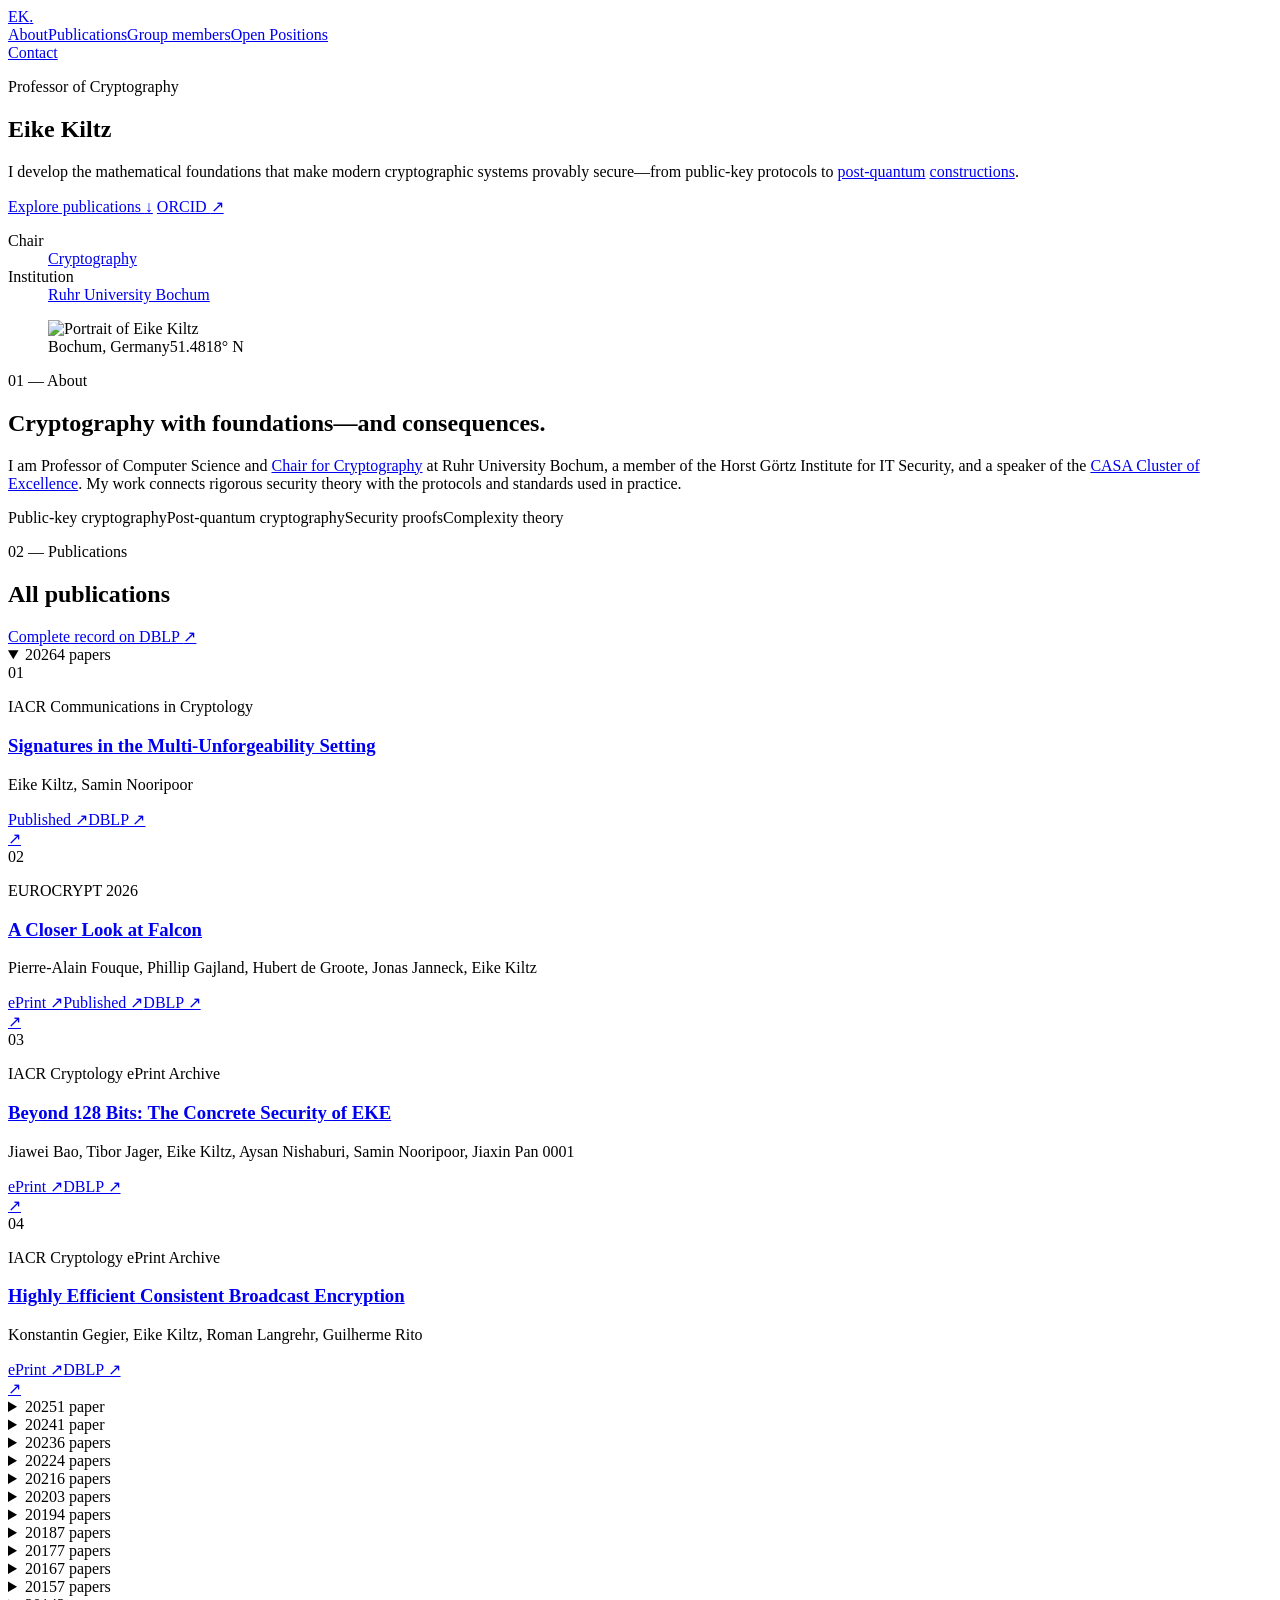
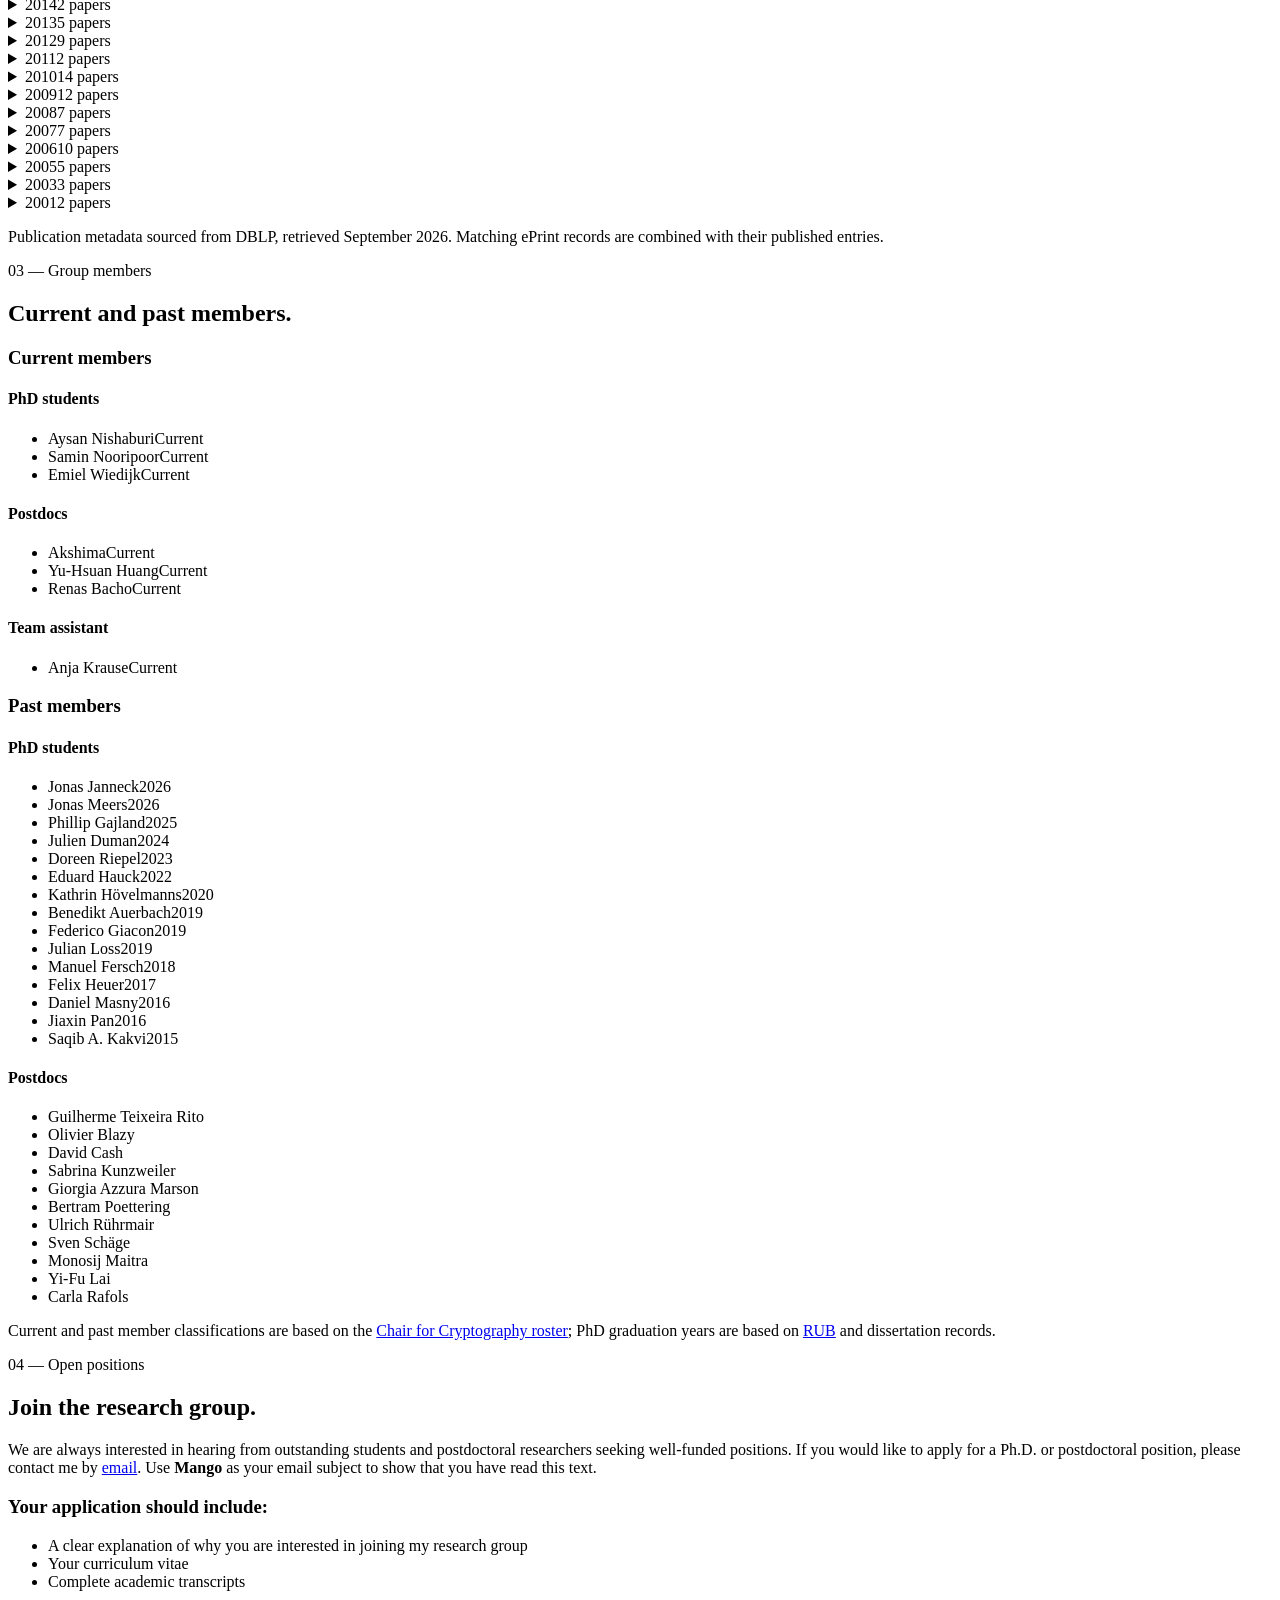
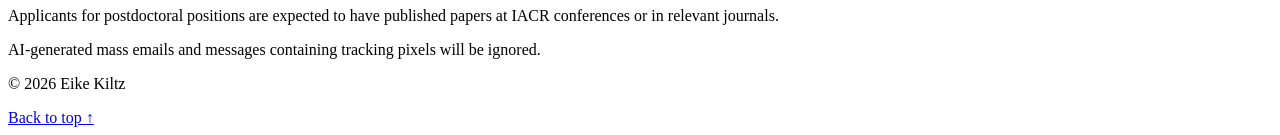
==== layouts/index.html @ d85663d3 "Link chair and institution in profile facts" ====
<!doctype html>
<html lang="en">
<head>
  <meta charset="utf-8">
  <meta name="viewport" content="width=device-width, initial-scale=1">
  <title>Eike Kiltz — Cryptography</title>
  <meta name="description" content="Academic homepage of Eike Kiltz, Professor of Cryptography at Ruhr University Bochum.">
  <link rel="canonical" href="https://ekiltz.github.io/">
  <meta property="og:type" content="website">
  <meta property="og:title" content="Eike Kiltz — Cryptography">
  <meta property="og:description" content="Professor of Cryptography at Ruhr University Bochum. Research and publications.">
  <meta property="og:url" content="https://ekiltz.github.io/">
  <meta property="og:image" content="https://ekiltz.github.io/og.jpg">
  <meta name="twitter:card" content="summary_large_image">
  <meta name="twitter:title" content="Eike Kiltz — Cryptography">
  <meta name="twitter:description" content="Professor of Cryptography at Ruhr University Bochum. Research and publications.">
  <meta name="twitter:image" content="https://ekiltz.github.io/og.jpg">
  <link rel="stylesheet" href="/site.css">
</head>
<body>
  <main>
    <header class="site-header">
      <a class="wordmark" href="#top" aria-label="Eike Kiltz, home">EK<span>.</span></a>
      <nav aria-label="Primary navigation"><a href="#about">About</a><a href="#publications">Publications</a><a href="#students">Group members</a><a href="#positions">Open Positions</a></nav>
      <a class="contact-link" href="mailto:eike.kiltz@rub.de">Contact</a>
    </header>

    <section class="hero" id="top">
      <div class="hero-copy">
        <p class="eyebrow"><span></span> Professor of Cryptography</p>
        <h1>Eike Kiltz</h1>
        <p class="hero-intro">I develop the mathematical foundations that make modern cryptographic systems provably secure—from public-key protocols to <a href="https://csrc.nist.gov/pubs/fips/203/final">post-quantum</a> <a href="https://csrc.nist.gov/pubs/fips/204/final">constructions</a>.</p>
        <div class="hero-links">
          <a class="button primary" href="#publications">Explore publications <span aria-hidden="true">↓</span></a>
          <a class="button" href="https://orcid.org/0000-0003-1178-048X">ORCID <span aria-hidden="true">↗</span></a>
        </div>
        <dl class="hero-facts">
          <div><dt>Chair</dt><dd><a href="https://informatik.rub.de/crypto/">Cryptography</a></dd></div>
          <div><dt>Institution</dt><dd><a href="https://www.ruhr-uni-bochum.de/">Ruhr University Bochum</a></dd></div>
        </dl>
      </div>
      <figure class="portrait-wrap">
        <img src="/eike-kiltz.webp" alt="Portrait of Eike Kiltz">
        <figcaption><span>Bochum, Germany</span><span>51.4818° N</span></figcaption>
      </figure>
    </section>

    <section class="about-section" id="about">
      <p class="section-index">01 — About</p>
      <div class="about-copy">
        <h2>Cryptography with foundations—and consequences.</h2>
        <p>I am Professor of Computer Science and <a href="https://informatik.rub.de/crypto/">Chair for Cryptography</a> at Ruhr University Bochum, a member of the Horst Görtz Institute for IT Security, and a speaker of the <a href="https://casa.rub.de/en/">CASA Cluster of Excellence</a>. My work connects rigorous security theory with the protocols and standards used in practice.</p>
        <div class="research-tags" aria-label="Research fields"><span>Public-key cryptography</span><span>Post-quantum cryptography</span><span>Security proofs</span><span>Complexity theory</span></div>
      </div>
    </section>

    <section class="publications-section" id="publications">
      <div class="section-heading">
        <div><p class="section-index">02 — Publications</p><h2>All publications</h2></div>
        <a href="https://dblp.org/pid/k/EikeKiltz.html">Complete record on DBLP <span aria-hidden="true">↗</span></a>
      </div>
      <div class="publication-years">
        <details class="publication-year" open>
          <summary><span class="year-title">2026</span><span class="year-count">4 papers</span><span class="year-toggle" aria-hidden="true"></span></summary>
          <div class="publication-year-list">
            <article class="publication"><div class="publication-number">01</div><div><p class="publication-meta">IACR Communications in Cryptology</p><h3><a href="https://doi.org/10.62056/a3c0l5w4e-" target="_blank" rel="noreferrer">Signatures in the Multi-Unforgeability Setting</a></h3><p class="publication-authors">Eike Kiltz, Samin Nooripoor</p><div class="publication-links"><a href="https://doi.org/10.62056/a3c0l5w4e-" target="_blank" rel="noreferrer">Published ↗</a><a href="https://dblp.org/rec/journals/cic/KiltzN26" target="_blank" rel="noreferrer">DBLP ↗</a></div></div><a class="paper-arrow" href="https://doi.org/10.62056/a3c0l5w4e-" target="_blank" rel="noreferrer" aria-label="Open Signatures in the Multi-Unforgeability Setting">↗</a></article>
            <article class="publication"><div class="publication-number">02</div><div><p class="publication-meta">EUROCRYPT 2026</p><h3><a href="https://doi.org/10.1007/978-3-032-25327-9_1" target="_blank" rel="noreferrer">A Closer Look at Falcon</a></h3><p class="publication-authors">Pierre-Alain Fouque, Phillip Gajland, Hubert de Groote, Jonas Janneck, Eike Kiltz</p><div class="publication-links"><a href="https://eprint.iacr.org/2024/1769" target="_blank" rel="noreferrer">ePrint ↗</a><a href="https://doi.org/10.1007/978-3-032-25327-9_1" target="_blank" rel="noreferrer">Published ↗</a><a href="https://dblp.org/rec/conf/eurocrypt/FouqueGGJK26" target="_blank" rel="noreferrer">DBLP ↗</a></div></div><a class="paper-arrow" href="https://doi.org/10.1007/978-3-032-25327-9_1" target="_blank" rel="noreferrer" aria-label="Open A Closer Look at Falcon">↗</a></article>
            <article class="publication"><div class="publication-number">03</div><div><p class="publication-meta">IACR Cryptology ePrint Archive</p><h3><a href="https://eprint.iacr.org/2026/1053" target="_blank" rel="noreferrer">Beyond 128 Bits: The Concrete Security of EKE</a></h3><p class="publication-authors">Jiawei Bao, Tibor Jager, Eike Kiltz, Aysan Nishaburi, Samin Nooripoor, Jiaxin Pan 0001</p><div class="publication-links"><a href="https://eprint.iacr.org/2026/1053" target="_blank" rel="noreferrer">ePrint ↗</a><a href="https://dblp.org/rec/journals/iacr/BaoJKNNP26" target="_blank" rel="noreferrer">DBLP ↗</a></div></div><a class="paper-arrow" href="https://eprint.iacr.org/2026/1053" target="_blank" rel="noreferrer" aria-label="Open Beyond 128 Bits: The Concrete Security of EKE">↗</a></article>
            <article class="publication"><div class="publication-number">04</div><div><p class="publication-meta">IACR Cryptology ePrint Archive</p><h3><a href="https://eprint.iacr.org/2026/1428" target="_blank" rel="noreferrer">Highly Efficient Consistent Broadcast Encryption</a></h3><p class="publication-authors">Konstantin Gegier, Eike Kiltz, Roman Langrehr, Guilherme Rito</p><div class="publication-links"><a href="https://eprint.iacr.org/2026/1428" target="_blank" rel="noreferrer">ePrint ↗</a><a href="https://dblp.org/rec/journals/iacr/GegierKLR26" target="_blank" rel="noreferrer">DBLP ↗</a></div></div><a class="paper-arrow" href="https://eprint.iacr.org/2026/1428" target="_blank" rel="noreferrer" aria-label="Open Highly Efficient Consistent Broadcast Encryption">↗</a></article>
          </div>
        </details>
        <details class="publication-year">
          <summary><span class="year-title">2025</span><span class="year-count">1 paper</span><span class="year-toggle" aria-hidden="true"></span></summary>
          <div class="publication-year-list">
            <article class="publication"><div class="publication-number">05</div><div><p class="publication-meta">IACR Communications in Cryptology</p><h3><a href="https://doi.org/10.62056/a0ivom2hd" target="_blank" rel="noreferrer">Standard Model Signatures from Dual Identification Schemes</a></h3><p class="publication-authors">Eike Kiltz, Aysan Nishaburi</p><div class="publication-links"><a href="https://doi.org/10.62056/a0ivom2hd" target="_blank" rel="noreferrer">Published ↗</a><a href="https://dblp.org/rec/journals/cic/KiltzN25" target="_blank" rel="noreferrer">DBLP ↗</a></div></div><a class="paper-arrow" href="https://doi.org/10.62056/a0ivom2hd" target="_blank" rel="noreferrer" aria-label="Open Standard Model Signatures from Dual Identification Schemes">↗</a></article>
          </div>
        </details>
        <details class="publication-year">
          <summary><span class="year-title">2024</span><span class="year-count">1 paper</span><span class="year-toggle" aria-hidden="true"></span></summary>
          <div class="publication-year-list">
            <article class="publication"><div class="publication-number">06</div><div><p class="publication-meta">CRYPTO 2024</p><h3><a href="https://doi.org/10.1007/978-3-031-68376-3_10" target="_blank" rel="noreferrer">Ring Signatures for Deniable AKEM: Gandalf&#x27;s Fellowship</a></h3><p class="publication-authors">Phillip Gajland, Jonas Janneck, Eike Kiltz</p><div class="publication-links"><a href="https://eprint.iacr.org/2024/890" target="_blank" rel="noreferrer">ePrint ↗</a><a href="https://doi.org/10.1007/978-3-031-68376-3_10" target="_blank" rel="noreferrer">Published ↗</a><a href="https://dblp.org/rec/conf/crypto/GajlandJK24" target="_blank" rel="noreferrer">DBLP ↗</a></div></div><a class="paper-arrow" href="https://doi.org/10.1007/978-3-031-68376-3_10" target="_blank" rel="noreferrer" aria-label="Open Ring Signatures for Deniable AKEM: Gandalf&#x27;s Fellowship">↗</a></article>
          </div>
        </details>
        <details class="publication-year">
          <summary><span class="year-title">2023</span><span class="year-count">6 papers</span><span class="year-toggle" aria-hidden="true"></span></summary>
          <div class="publication-year-list">
            <article class="publication"><div class="publication-number">07</div><div><p class="publication-meta">ASIACRYPT 2023</p><h3><a href="https://doi.org/10.1007/978-981-99-8736-8_11" target="_blank" rel="noreferrer">The Pre-Shared Key Modes of HPKE</a></h3><p class="publication-authors">Joël Alwen, Jonas Janneck, Eike Kiltz, Benjamin Lipp 0001</p><div class="publication-links"><a href="https://eprint.iacr.org/2023/1480" target="_blank" rel="noreferrer">ePrint ↗</a><a href="https://doi.org/10.1007/978-981-99-8736-8_11" target="_blank" rel="noreferrer">Published ↗</a><a href="https://dblp.org/rec/conf/asiacrypt/AlwenJKL23" target="_blank" rel="noreferrer">DBLP ↗</a></div></div><a class="paper-arrow" href="https://doi.org/10.1007/978-981-99-8736-8_11" target="_blank" rel="noreferrer" aria-label="Open The Pre-Shared Key Modes of HPKE">↗</a></article>
            <article class="publication"><div class="publication-number">08</div><div><p class="publication-meta">ACM CCS 2023</p><h3><a href="https://doi.org/10.1145/3576915.3623185" target="_blank" rel="noreferrer">Post-Quantum Multi-Recipient Public Key Encryption</a></h3><p class="publication-authors">Joël Alwen, Dominik Hartmann, Eike Kiltz, Marta Mularczyk, Peter Schwabe</p><div class="publication-links"><a href="https://eprint.iacr.org/2022/1046" target="_blank" rel="noreferrer">ePrint ↗</a><a href="https://doi.org/10.1145/3576915.3623185" target="_blank" rel="noreferrer">Published ↗</a><a href="https://dblp.org/rec/conf/ccs/AlwenHKMS23" target="_blank" rel="noreferrer">DBLP ↗</a></div></div><a class="paper-arrow" href="https://doi.org/10.1145/3576915.3623185" target="_blank" rel="noreferrer" aria-label="Open Post-Quantum Multi-Recipient Public Key Encryption">↗</a></article>
            <article class="publication"><div class="publication-number">09</div><div><p class="publication-meta">CT-RSA 2023</p><h3><a href="https://doi.org/10.1007/978-3-031-30872-7_25" target="_blank" rel="noreferrer">Multi-user CDH Problems and the Concrete Security of NAXOS and HMQV</a></h3><p class="publication-authors">Eike Kiltz, Jiaxin Pan 0001, Doreen Riepel, Magnus Ringerud</p><div class="publication-links"><a href="https://eprint.iacr.org/2023/115" target="_blank" rel="noreferrer">ePrint ↗</a><a href="https://doi.org/10.1007/978-3-031-30872-7_25" target="_blank" rel="noreferrer">Published ↗</a><a href="https://dblp.org/rec/conf/ctrsa/KiltzPRR23" target="_blank" rel="noreferrer">DBLP ↗</a></div></div><a class="paper-arrow" href="https://doi.org/10.1007/978-3-031-30872-7_25" target="_blank" rel="noreferrer" aria-label="Open Multi-user CDH Problems and the Concrete Security of NAXOS and HMQV">↗</a></article>
            <article class="publication"><div class="publication-number">10</div><div><p class="publication-meta">Public-Key Cryptography 2023</p><h3><a href="https://doi.org/10.1007/978-3-031-31368-4_3" target="_blank" rel="noreferrer">A Thorough Treatment of Highly-Efficient NTRU Instantiations</a></h3><p class="publication-authors">Julien Duman, Kathrin Hövelmanns, Eike Kiltz, Vadim Lyubashevsky, Gregor Seiler, Dominique Unruh</p><div class="publication-links"><a href="https://eprint.iacr.org/2021/1352" target="_blank" rel="noreferrer">ePrint ↗</a><a href="https://doi.org/10.1007/978-3-031-31368-4_3" target="_blank" rel="noreferrer">Published ↗</a><a href="https://dblp.org/rec/conf/pkc/DumanHKLSU23" target="_blank" rel="noreferrer">DBLP ↗</a></div></div><a class="paper-arrow" href="https://doi.org/10.1007/978-3-031-31368-4_3" target="_blank" rel="noreferrer" aria-label="Open A Thorough Treatment of Highly-Efficient NTRU Instantiations">↗</a></article>
            <article class="publication"><div class="publication-number">11</div><div><p class="publication-meta">Public-Key Cryptography 2023</p><h3><a href="https://doi.org/10.1007/978-3-031-31368-4_15" target="_blank" rel="noreferrer">Generic Models for Group Actions</a></h3><p class="publication-authors">Julien Duman, Dominik Hartmann, Eike Kiltz, Sabrina Kunzweiler, Jonas Lehmann, Doreen Riepel</p><div class="publication-links"><a href="https://eprint.iacr.org/2023/186" target="_blank" rel="noreferrer">ePrint ↗</a><a href="https://doi.org/10.1007/978-3-031-31368-4_15" target="_blank" rel="noreferrer">Published ↗</a><a href="https://dblp.org/rec/conf/pkc/DumanHKKLR23" target="_blank" rel="noreferrer">DBLP ↗</a></div></div><a class="paper-arrow" href="https://doi.org/10.1007/978-3-031-31368-4_15" target="_blank" rel="noreferrer" aria-label="Open Generic Models for Group Actions">↗</a></article>
            <article class="publication"><div class="publication-number">12</div><div><p class="publication-meta">TCC 2023</p><h3><a href="https://doi.org/10.1007/978-3-031-48624-1_11" target="_blank" rel="noreferrer">Limits in the Provable Security of ECDSA Signatures</a></h3><p class="publication-authors">Dominik Hartmann, Eike Kiltz</p><div class="publication-links"><a href="https://eprint.iacr.org/2023/914" target="_blank" rel="noreferrer">ePrint ↗</a><a href="https://doi.org/10.1007/978-3-031-48624-1_11" target="_blank" rel="noreferrer">Published ↗</a><a href="https://dblp.org/rec/conf/tcc/HartmannK23" target="_blank" rel="noreferrer">DBLP ↗</a></div></div><a class="paper-arrow" href="https://doi.org/10.1007/978-3-031-48624-1_11" target="_blank" rel="noreferrer" aria-label="Open Limits in the Provable Security of ECDSA Signatures">↗</a></article>
          </div>
        </details>
        <details class="publication-year">
          <summary><span class="year-title">2022</span><span class="year-count">4 papers</span><span class="year-toggle" aria-hidden="true"></span></summary>
          <div class="publication-year-list">
            <article class="publication"><div class="publication-number">13</div><div><p class="publication-meta">ASIACRYPT 2022</p><h3><a href="https://doi.org/10.1007/978-3-031-22966-4_2" target="_blank" rel="noreferrer">Group Action Key Encapsulation and Non-Interactive Key Exchange in the QROM</a></h3><p class="publication-authors">Julien Duman, Dominik Hartmann, Eike Kiltz, Sabrina Kunzweiler, Jonas Lehmann, Doreen Riepel</p><div class="publication-links"><a href="https://eprint.iacr.org/2022/1230" target="_blank" rel="noreferrer">ePrint ↗</a><a href="https://doi.org/10.1007/978-3-031-22966-4_2" target="_blank" rel="noreferrer">Published ↗</a><a href="https://dblp.org/rec/conf/asiacrypt/DumanHKKLR22" target="_blank" rel="noreferrer">DBLP ↗</a></div></div><a class="paper-arrow" href="https://doi.org/10.1007/978-3-031-22966-4_2" target="_blank" rel="noreferrer" aria-label="Open Group Action Key Encapsulation and Non-Interactive Key Exchange in the QROM">↗</a></article>
            <article class="publication"><div class="publication-number">14</div><div><p class="publication-meta">ACM CCS 2022</p><h3><a href="https://doi.org/10.1145/3548606.3560632" target="_blank" rel="noreferrer">Server-Aided Continuous Group Key Agreement</a></h3><p class="publication-authors">Joël Alwen, Dominik Hartmann, Eike Kiltz, Marta Mularczyk</p><div class="publication-links"><a href="https://eprint.iacr.org/2021/1456" target="_blank" rel="noreferrer">ePrint ↗</a><a href="https://doi.org/10.1145/3548606.3560632" target="_blank" rel="noreferrer">Published ↗</a><a href="https://dblp.org/rec/conf/ccs/AlwenHKM22" target="_blank" rel="noreferrer">DBLP ↗</a></div></div><a class="paper-arrow" href="https://doi.org/10.1145/3548606.3560632" target="_blank" rel="noreferrer" aria-label="Open Server-Aided Continuous Group Key Agreement">↗</a></article>
            <article class="publication"><div class="publication-number">15</div><div><p class="publication-meta">CRYPTO 2022</p><h3><a href="https://doi.org/10.1007/978-3-031-15979-4_24" target="_blank" rel="noreferrer">Password-Authenticated Key Exchange from Group Actions</a></h3><p class="publication-authors">Michel Abdalla, Thorsten Eisenhofer, Eike Kiltz, Sabrina Kunzweiler, Doreen Riepel</p><div class="publication-links"><a href="https://eprint.iacr.org/2022/770" target="_blank" rel="noreferrer">ePrint ↗</a><a href="https://doi.org/10.1007/978-3-031-15979-4_24" target="_blank" rel="noreferrer">Published ↗</a><a href="https://dblp.org/rec/conf/crypto/AbdallaEKKR22" target="_blank" rel="noreferrer">DBLP ↗</a></div></div><a class="paper-arrow" href="https://doi.org/10.1007/978-3-031-15979-4_24" target="_blank" rel="noreferrer" aria-label="Open Password-Authenticated Key Exchange from Group Actions">↗</a></article>
            <article class="publication"><div class="publication-number">16</div><div><p class="publication-meta">Algorithms for Big Data 2022</p><h3><a href="https://doi.org/10.1007/978-3-031-21534-6_9" target="_blank" rel="noreferrer">Scalable Cryptography</a></h3><p class="publication-authors">Dennis Hofheinz, Eike Kiltz</p><div class="publication-links"><a href="https://doi.org/10.1007/978-3-031-21534-6_9" target="_blank" rel="noreferrer">Published ↗</a><a href="https://dblp.org/rec/books/sp/22/HofheinzK22" target="_blank" rel="noreferrer">DBLP ↗</a></div></div><a class="paper-arrow" href="https://doi.org/10.1007/978-3-031-21534-6_9" target="_blank" rel="noreferrer" aria-label="Open Scalable Cryptography">↗</a></article>
          </div>
        </details>
        <details class="publication-year">
          <summary><span class="year-title">2021</span><span class="year-count">6 papers</span><span class="year-toggle" aria-hidden="true"></span></summary>
          <div class="publication-year-list">
            <article class="publication"><div class="publication-number">17</div><div><p class="publication-meta">ACM CCS 2021</p><h3><a href="https://doi.org/10.1145/3460120.3484819" target="_blank" rel="noreferrer">Faster Lattice-Based KEMs via a Generic Fujisaki-Okamoto Transform Using Prefix Hashing</a></h3><p class="publication-authors">Julien Duman, Kathrin Hövelmanns, Eike Kiltz, Vadim Lyubashevsky, Gregor Seiler</p><div class="publication-links"><a href="https://eprint.iacr.org/2021/1351" target="_blank" rel="noreferrer">ePrint ↗</a><a href="https://doi.org/10.1145/3460120.3484819" target="_blank" rel="noreferrer">Published ↗</a><a href="https://dblp.org/rec/conf/ccs/DumanHKLS21" target="_blank" rel="noreferrer">DBLP ↗</a></div></div><a class="paper-arrow" href="https://doi.org/10.1145/3460120.3484819" target="_blank" rel="noreferrer" aria-label="Open Faster Lattice-Based KEMs via a Generic Fujisaki-Okamoto Transform Using Prefix Hashing">↗</a></article>
            <article class="publication"><div class="publication-number">18</div><div><p class="publication-meta">CRYPTO 2021</p><h3><a href="https://doi.org/10.1007/978-3-030-84259-8_23" target="_blank" rel="noreferrer">Authenticated Key Exchange and Signatures with Tight Security in the Standard Model</a></h3><p class="publication-authors">Shuai Han 0001, Tibor Jager, Eike Kiltz, Shengli Liu 0001, Jiaxin Pan 0001, Doreen Riepel, Sven Schäge</p><div class="publication-links"><a href="https://eprint.iacr.org/2021/863" target="_blank" rel="noreferrer">ePrint ↗</a><a href="https://doi.org/10.1007/978-3-030-84259-8_23" target="_blank" rel="noreferrer">Published ↗</a><a href="https://dblp.org/rec/conf/crypto/HanJKLPRS21" target="_blank" rel="noreferrer">DBLP ↗</a></div></div><a class="paper-arrow" href="https://doi.org/10.1007/978-3-030-84259-8_23" target="_blank" rel="noreferrer" aria-label="Open Authenticated Key Exchange and Signatures with Tight Security in the Standard Model">↗</a></article>
            <article class="publication"><div class="publication-number">19</div><div><p class="publication-meta">EUROCRYPT 2021</p><h3><a href="https://doi.org/10.1007/978-3-030-77870-5_4" target="_blank" rel="noreferrer">Analysing the HPKE Standard</a></h3><p class="publication-authors">Joël Alwen, Bruno Blanchet, Eduard Hauck, Eike Kiltz, Benjamin Lipp 0001, Doreen Riepel</p><div class="publication-links"><a href="https://eprint.iacr.org/2020/1499" target="_blank" rel="noreferrer">ePrint ↗</a><a href="https://doi.org/10.1007/978-3-030-77870-5_4" target="_blank" rel="noreferrer">Published ↗</a><a href="https://dblp.org/rec/conf/eurocrypt/AlwenBHKLR21" target="_blank" rel="noreferrer">DBLP ↗</a></div></div><a class="paper-arrow" href="https://doi.org/10.1007/978-3-030-77870-5_4" target="_blank" rel="noreferrer" aria-label="Open Analysing the HPKE Standard">↗</a></article>
            <article class="publication"><div class="publication-number">20</div><div><p class="publication-meta">EUROCRYPT 2021</p><h3><a href="https://doi.org/10.1007/978-3-030-77870-5_5" target="_blank" rel="noreferrer">Tightly-Secure Authenticated Key Exchange, Revisited</a></h3><p class="publication-authors">Tibor Jager, Eike Kiltz, Doreen Riepel, Sven Schäge</p><div class="publication-links"><a href="https://eprint.iacr.org/2020/1279" target="_blank" rel="noreferrer">ePrint ↗</a><a href="https://doi.org/10.1007/978-3-030-77870-5_5" target="_blank" rel="noreferrer">Published ↗</a><a href="https://dblp.org/rec/conf/eurocrypt/JagerKRS21" target="_blank" rel="noreferrer">DBLP ↗</a></div></div><a class="paper-arrow" href="https://doi.org/10.1007/978-3-030-77870-5_5" target="_blank" rel="noreferrer" aria-label="Open Tightly-Secure Authenticated Key Exchange, Revisited">↗</a></article>
            <article class="publication"><div class="publication-number">21</div><div><p class="publication-meta">TCC 2021</p><h3><a href="https://doi.org/10.1007/978-3-030-90456-2_11" target="_blank" rel="noreferrer">On the Impossibility of Purely Algebraic Signatures</a></h3><p class="publication-authors">Nico Döttling, Dominik Hartmann, Dennis Hofheinz, Eike Kiltz, Sven Schäge, Bogdan Ursu</p><div class="publication-links"><a href="https://doi.org/10.1007/978-3-030-90456-2_11" target="_blank" rel="noreferrer">Published ↗</a><a href="https://dblp.org/rec/conf/tcc/DottlingHHKSU21" target="_blank" rel="noreferrer">DBLP ↗</a></div></div><a class="paper-arrow" href="https://doi.org/10.1007/978-3-030-90456-2_11" target="_blank" rel="noreferrer" aria-label="Open On the Impossibility of Purely Algebraic Signatures">↗</a></article>
            <article class="publication"><div class="publication-number">22</div><div><p class="publication-meta">IACR Cryptology ePrint Archive</p><h3><a href="https://eprint.iacr.org/2021/738" target="_blank" rel="noreferrer">On the Impossibility of Short Algebraic Signatures</a></h3><p class="publication-authors">Nico Döttling, Dominik Hartmann, Dennis Hofheinz, Eike Kiltz, Sven Schäge, Bogdan Ursu</p><div class="publication-links"><a href="https://eprint.iacr.org/2021/738" target="_blank" rel="noreferrer">ePrint ↗</a><a href="https://dblp.org/rec/journals/iacr/DottlingHHKSU21" target="_blank" rel="noreferrer">DBLP ↗</a></div></div><a class="paper-arrow" href="https://eprint.iacr.org/2021/738" target="_blank" rel="noreferrer" aria-label="Open On the Impossibility of Short Algebraic Signatures">↗</a></article>
          </div>
        </details>
        <details class="publication-year">
          <summary><span class="year-title">2020</span><span class="year-count">3 papers</span><span class="year-toggle" aria-hidden="true"></span></summary>
          <div class="publication-year-list">
            <article class="publication"><div class="publication-number">23</div><div><p class="publication-meta">CRYPTO 2020</p><h3><a href="https://doi.org/10.1007/978-3-030-56880-1_18" target="_blank" rel="noreferrer">Lattice-Based Blind Signatures, Revisited</a></h3><p class="publication-authors">Eduard Hauck, Eike Kiltz, Julian Loss, Ngoc Khanh Nguyen 0001</p><div class="publication-links"><a href="https://eprint.iacr.org/2020/769" target="_blank" rel="noreferrer">ePrint ↗</a><a href="https://doi.org/10.1007/978-3-030-56880-1_18" target="_blank" rel="noreferrer">Published ↗</a><a href="https://dblp.org/rec/conf/crypto/HauckKL020" target="_blank" rel="noreferrer">DBLP ↗</a></div></div><a class="paper-arrow" href="https://doi.org/10.1007/978-3-030-56880-1_18" target="_blank" rel="noreferrer" aria-label="Open Lattice-Based Blind Signatures, Revisited">↗</a></article>
            <article class="publication"><div class="publication-number">24</div><div><p class="publication-meta">EUROCRYPT 2020</p><h3><a href="https://doi.org/10.1007/978-3-030-45727-3_16" target="_blank" rel="noreferrer">Everybody&#x27;s a Target: Scalability in Public-Key Encryption</a></h3><p class="publication-authors">Benedikt Auerbach, Federico Giacon, Eike Kiltz</p><div class="publication-links"><a href="https://eprint.iacr.org/2019/364" target="_blank" rel="noreferrer">ePrint ↗</a><a href="https://doi.org/10.1007/978-3-030-45727-3_16" target="_blank" rel="noreferrer">Published ↗</a><a href="https://dblp.org/rec/conf/eurocrypt/AuerbachGK20" target="_blank" rel="noreferrer">DBLP ↗</a></div></div><a class="paper-arrow" href="https://doi.org/10.1007/978-3-030-45727-3_16" target="_blank" rel="noreferrer" aria-label="Open Everybody&#x27;s a Target: Scalability in Public-Key Encryption">↗</a></article>
            <article class="publication"><div class="publication-number">25</div><div><p class="publication-meta">Public-Key Cryptography 2020</p><h3><a href="https://doi.org/10.1007/978-3-030-45388-6_14" target="_blank" rel="noreferrer">Generic Authenticated Key Exchange in the Quantum Random Oracle Model</a></h3><p class="publication-authors">Kathrin Hövelmanns, Eike Kiltz, Sven Schäge, Dominique Unruh</p><div class="publication-links"><a href="https://eprint.iacr.org/2018/928" target="_blank" rel="noreferrer">ePrint ↗</a><a href="https://doi.org/10.1007/978-3-030-45388-6_14" target="_blank" rel="noreferrer">Published ↗</a><a href="https://dblp.org/rec/conf/pkc/HovelmannsKSU20" target="_blank" rel="noreferrer">DBLP ↗</a></div></div><a class="paper-arrow" href="https://doi.org/10.1007/978-3-030-45388-6_14" target="_blank" rel="noreferrer" aria-label="Open Generic Authenticated Key Exchange in the Quantum Random Oracle Model">↗</a></article>
          </div>
        </details>
        <details class="publication-year">
          <summary><span class="year-title">2019</span><span class="year-count">4 papers</span><span class="year-toggle" aria-hidden="true"></span></summary>
          <div class="publication-year-list">
            <article class="publication"><div class="publication-number">26</div><div><p class="publication-meta">Datenschutz und Datensicherheit</p><h3><a href="https://doi.org/10.1007/s11623-019-1193-4" target="_blank" rel="noreferrer">Zwei Betrachtungen von Sicherheit und Privatheit nach Snowden</a></h3><p class="publication-authors">Benedikt Auerbach, Mary Shnayien, Eike Kiltz, Anna Tuschling</p><div class="publication-links"><a href="https://doi.org/10.1007/s11623-019-1193-4" target="_blank" rel="noreferrer">Published ↗</a><a href="https://dblp.org/rec/journals/dud/AuerbachSKT19" target="_blank" rel="noreferrer">DBLP ↗</a></div></div><a class="paper-arrow" href="https://doi.org/10.1007/s11623-019-1193-4" target="_blank" rel="noreferrer" aria-label="Open Zwei Betrachtungen von Sicherheit und Privatheit nach Snowden">↗</a></article>
            <article class="publication"><div class="publication-number">27</div><div><p class="publication-meta">CT-RSA 2019</p><h3><a href="https://doi.org/10.1007/978-3-030-12612-4_12" target="_blank" rel="noreferrer">Lossy Trapdoor Permutations with Improved Lossiness</a></h3><p class="publication-authors">Benedikt Auerbach, Eike Kiltz, Bertram Poettering, Stefan Schoenen</p><div class="publication-links"><a href="https://eprint.iacr.org/2018/1183" target="_blank" rel="noreferrer">ePrint ↗</a><a href="https://doi.org/10.1007/978-3-030-12612-4_12" target="_blank" rel="noreferrer">Published ↗</a><a href="https://dblp.org/rec/conf/ctrsa/AuerbachKPS19" target="_blank" rel="noreferrer">DBLP ↗</a></div></div><a class="paper-arrow" href="https://doi.org/10.1007/978-3-030-12612-4_12" target="_blank" rel="noreferrer" aria-label="Open Lossy Trapdoor Permutations with Improved Lossiness">↗</a></article>
            <article class="publication"><div class="publication-number">28</div><div><p class="publication-meta">EUROCRYPT 2019</p><h3><a href="https://doi.org/10.1007/978-3-030-17659-4_12" target="_blank" rel="noreferrer">A Modular Treatment of Blind Signatures from Identification Schemes</a></h3><p class="publication-authors">Eduard Hauck, Eike Kiltz, Julian Loss</p><div class="publication-links"><a href="https://eprint.iacr.org/2019/260" target="_blank" rel="noreferrer">ePrint ↗</a><a href="https://doi.org/10.1007/978-3-030-17659-4_12" target="_blank" rel="noreferrer">Published ↗</a><a href="https://dblp.org/rec/conf/eurocrypt/HauckKL19" target="_blank" rel="noreferrer">DBLP ↗</a></div></div><a class="paper-arrow" href="https://doi.org/10.1007/978-3-030-17659-4_12" target="_blank" rel="noreferrer" aria-label="Open A Modular Treatment of Blind Signatures from Identification Schemes">↗</a></article>
            <article class="publication"><div class="publication-number">29</div><div><p class="publication-meta">IEEE Symposium on Security and Privacy 2019</p><h3><a href="https://doi.org/10.1109/SP.2019.00050" target="_blank" rel="noreferrer">On the Security of Two-Round Multi-Signatures</a></h3><p class="publication-authors">Manu Drijvers, Kasra Edalatnejad, Bryan Ford, Eike Kiltz, Julian Loss, Gregory Neven, Igors Stepanovs</p><div class="publication-links"><a href="https://doi.org/10.1109/SP.2019.00050" target="_blank" rel="noreferrer">Published ↗</a><a href="https://dblp.org/rec/conf/sp/DrijversEFKLNS19" target="_blank" rel="noreferrer">DBLP ↗</a></div></div><a class="paper-arrow" href="https://doi.org/10.1109/SP.2019.00050" target="_blank" rel="noreferrer" aria-label="Open On the Security of Two-Round Multi-Signatures">↗</a></article>
          </div>
        </details>
        <details class="publication-year">
          <summary><span class="year-title">2018</span><span class="year-count">7 papers</span><span class="year-toggle" aria-hidden="true"></span></summary>
          <div class="publication-year-list">
            <article class="publication"><div class="publication-number">30</div><div><p class="publication-meta">Journal of Cryptology</p><h3><a href="https://doi.org/10.1007/s00145-017-9257-9" target="_blank" rel="noreferrer">Optimal Security Proofs for Full Domain Hash, Revisited</a></h3><p class="publication-authors">Saqib A. Kakvi, Eike Kiltz</p><div class="publication-links"><a href="https://doi.org/10.1007/s00145-017-9257-9" target="_blank" rel="noreferrer">Published ↗</a><a href="https://dblp.org/rec/journals/joc/KakviK18" target="_blank" rel="noreferrer">DBLP ↗</a></div></div><a class="paper-arrow" href="https://doi.org/10.1007/s00145-017-9257-9" target="_blank" rel="noreferrer" aria-label="Open Optimal Security Proofs for Full Domain Hash, Revisited">↗</a></article>
            <article class="publication"><div class="publication-number">31</div><div><p class="publication-meta">IACR Trans. Cryptogr. Hardw. Embed. Syst.</p><h3><a href="https://doi.org/10.13154/tches.v2018.i1.238-268" target="_blank" rel="noreferrer">CRYSTALS-Dilithium: A Lattice-Based Digital Signature Scheme</a></h3><p class="publication-authors">Léo Ducas, Eike Kiltz, Tancrède Lepoint, Vadim Lyubashevsky, Peter Schwabe, Gregor Seiler, Damien Stehlé</p><div class="publication-links"><a href="https://doi.org/10.13154/tches.v2018.i1.238-268" target="_blank" rel="noreferrer">Published ↗</a><a href="https://dblp.org/rec/journals/tches/DucasKLLSSS18" target="_blank" rel="noreferrer">DBLP ↗</a></div></div><a class="paper-arrow" href="https://doi.org/10.13154/tches.v2018.i1.238-268" target="_blank" rel="noreferrer" aria-label="Open CRYSTALS-Dilithium: A Lattice-Based Digital Signature Scheme">↗</a></article>
            <article class="publication"><div class="publication-number">32</div><div><p class="publication-meta">CRYPTO 2018</p><h3><a href="https://doi.org/10.1007/978-3-319-96881-0_2" target="_blank" rel="noreferrer">The Algebraic Group Model and its Applications</a></h3><p class="publication-authors">Georg Fuchsbauer, Eike Kiltz, Julian Loss</p><div class="publication-links"><a href="https://eprint.iacr.org/2017/620" target="_blank" rel="noreferrer">ePrint ↗</a><a href="https://doi.org/10.1007/978-3-319-96881-0_2" target="_blank" rel="noreferrer">Published ↗</a><a href="https://dblp.org/rec/conf/crypto/FuchsbauerKL18" target="_blank" rel="noreferrer">DBLP ↗</a></div></div><a class="paper-arrow" href="https://doi.org/10.1007/978-3-319-96881-0_2" target="_blank" rel="noreferrer" aria-label="Open The Algebraic Group Model and its Applications">↗</a></article>
            <article class="publication"><div class="publication-number">33</div><div><p class="publication-meta">EUROCRYPT 2018</p><h3><a href="https://doi.org/10.1007/978-3-319-78372-7_18" target="_blank" rel="noreferrer">A Concrete Treatment of Fiat-Shamir Signatures in the Quantum Random-Oracle Model</a></h3><p class="publication-authors">Eike Kiltz, Vadim Lyubashevsky, Christian Schaffner</p><div class="publication-links"><a href="https://eprint.iacr.org/2017/916" target="_blank" rel="noreferrer">ePrint ↗</a><a href="https://doi.org/10.1007/978-3-319-78372-7_18" target="_blank" rel="noreferrer">Published ↗</a><a href="https://dblp.org/rec/conf/eurocrypt/KiltzLS18" target="_blank" rel="noreferrer">DBLP ↗</a></div></div><a class="paper-arrow" href="https://doi.org/10.1007/978-3-319-78372-7_18" target="_blank" rel="noreferrer" aria-label="Open A Concrete Treatment of Fiat-Shamir Signatures in the Quantum Random-Oracle Model">↗</a></article>
            <article class="publication"><div class="publication-number">34</div><div><p class="publication-meta">EuroS&amp;P 2018</p><h3><a href="https://doi.org/10.1109/EuroSP.2018.00032" target="_blank" rel="noreferrer">CRYSTALS - Kyber: A CCA-Secure Module-Lattice-Based KEM</a></h3><p class="publication-authors">Joppe W. Bos, Léo Ducas, Eike Kiltz, Tancrède Lepoint, Vadim Lyubashevsky, John M. Schanck, Peter Schwabe, Gregor Seiler, Damien Stehlé</p><div class="publication-links"><a href="https://eprint.iacr.org/2017/634" target="_blank" rel="noreferrer">ePrint ↗</a><a href="https://doi.org/10.1109/EuroSP.2018.00032" target="_blank" rel="noreferrer">Published ↗</a><a href="https://dblp.org/rec/conf/eurosp/BosDKLLSSSS18" target="_blank" rel="noreferrer">DBLP ↗</a></div></div><a class="paper-arrow" href="https://doi.org/10.1109/EuroSP.2018.00032" target="_blank" rel="noreferrer" aria-label="Open CRYSTALS - Kyber: A CCA-Secure Module-Lattice-Based KEM">↗</a></article>
            <article class="publication"><div class="publication-number">35</div><div><p class="publication-meta">Public-Key Cryptography 2018</p><h3><a href="https://doi.org/10.1007/978-3-319-76578-5_6" target="_blank" rel="noreferrer">Hybrid Encryption in a Multi-user Setting, Revisited</a></h3><p class="publication-authors">Federico Giacon, Eike Kiltz, Bertram Poettering</p><div class="publication-links"><a href="https://eprint.iacr.org/2017/843" target="_blank" rel="noreferrer">ePrint ↗</a><a href="https://doi.org/10.1007/978-3-319-76578-5_6" target="_blank" rel="noreferrer">Published ↗</a><a href="https://dblp.org/rec/conf/pkc/GiaconKP18" target="_blank" rel="noreferrer">DBLP ↗</a></div></div><a class="paper-arrow" href="https://doi.org/10.1007/978-3-319-76578-5_6" target="_blank" rel="noreferrer" aria-label="Open Hybrid Encryption in a Multi-user Setting, Revisited">↗</a></article>
            <article class="publication"><div class="publication-number">36</div><div><p class="publication-meta">Public-Key Cryptography 2018</p><h3><a href="https://doi.org/10.1007/978-3-319-76578-5_12" target="_blank" rel="noreferrer">Public-Key Encryption Resistant to Parameter Subversion and Its Realization from Efficiently-Embeddable Groups</a></h3><p class="publication-authors">Benedikt Auerbach, Mihir Bellare, Eike Kiltz</p><div class="publication-links"><a href="https://eprint.iacr.org/2018/023" target="_blank" rel="noreferrer">ePrint ↗</a><a href="https://doi.org/10.1007/978-3-319-76578-5_12" target="_blank" rel="noreferrer">Published ↗</a><a href="https://dblp.org/rec/conf/pkc/AuerbachBK18" target="_blank" rel="noreferrer">DBLP ↗</a></div></div><a class="paper-arrow" href="https://doi.org/10.1007/978-3-319-76578-5_12" target="_blank" rel="noreferrer" aria-label="Open Public-Key Encryption Resistant to Parameter Subversion and Its Realization from Efficiently-Embeddable Groups">↗</a></article>
          </div>
        </details>
        <details class="publication-year">
          <summary><span class="year-title">2017</span><span class="year-count">7 papers</span><span class="year-toggle" aria-hidden="true"></span></summary>
          <div class="publication-year-list">
            <article class="publication"><div class="publication-number">37</div><div><p class="publication-meta">Journal of Cryptology</p><h3><a href="https://doi.org/10.1007/s00145-015-9220-6" target="_blank" rel="noreferrer">An Algebraic Framework for Diffie-Hellman Assumptions</a></h3><p class="publication-authors">Alex Escala, Gottfried Herold, Eike Kiltz, Carla Ràfols, Jorge Luis Villar</p><div class="publication-links"><a href="https://eprint.iacr.org/2013/377" target="_blank" rel="noreferrer">ePrint ↗</a><a href="https://doi.org/10.1007/s00145-015-9220-6" target="_blank" rel="noreferrer">Published ↗</a><a href="https://dblp.org/rec/journals/joc/EscalaHKRV17" target="_blank" rel="noreferrer">DBLP ↗</a></div></div><a class="paper-arrow" href="https://doi.org/10.1007/s00145-015-9220-6" target="_blank" rel="noreferrer" aria-label="Open An Algebraic Framework for Diffie-Hellman Assumptions">↗</a></article>
            <article class="publication"><div class="publication-number">38</div><div><p class="publication-meta">Journal of Cryptology</p><h3><a href="https://doi.org/10.1007/s00145-016-9238-4" target="_blank" rel="noreferrer">Instantiability of RSA-OAEP Under Chosen-Plaintext Attack</a></h3><p class="publication-authors">Eike Kiltz, Adam O&#x27;Neill, Adam D. Smith 0001</p><div class="publication-links"><a href="https://eprint.iacr.org/2011/559" target="_blank" rel="noreferrer">ePrint ↗</a><a href="https://doi.org/10.1007/s00145-016-9238-4" target="_blank" rel="noreferrer">Published ↗</a><a href="https://dblp.org/rec/journals/joc/KiltzOS17" target="_blank" rel="noreferrer">DBLP ↗</a></div></div><a class="paper-arrow" href="https://doi.org/10.1007/s00145-016-9238-4" target="_blank" rel="noreferrer" aria-label="Open Instantiability of RSA-OAEP Under Chosen-Plaintext Attack">↗</a></article>
            <article class="publication"><div class="publication-number">39</div><div><p class="publication-meta">Journal of Cryptology</p><h3><a href="https://doi.org/10.1007/s00145-016-9247-3" target="_blank" rel="noreferrer">Efficient Authentication from Hard Learning Problems</a></h3><p class="publication-authors">Eike Kiltz, Krzysztof Pietrzak, Daniele Venturi 0001, David Cash, Abhishek Jain 0002</p><div class="publication-links"><a href="https://doi.org/10.1007/s00145-016-9247-3" target="_blank" rel="noreferrer">Published ↗</a><a href="https://dblp.org/rec/journals/joc/KiltzPVCJ17" target="_blank" rel="noreferrer">DBLP ↗</a></div></div><a class="paper-arrow" href="https://doi.org/10.1007/s00145-016-9247-3" target="_blank" rel="noreferrer" aria-label="Open Efficient Authentication from Hard Learning Problems">↗</a></article>
            <article class="publication"><div class="publication-number">40</div><div><p class="publication-meta">ASIACRYPT 2017</p><h3><a href="https://doi.org/10.1007/978-3-319-70700-6_3" target="_blank" rel="noreferrer">Tightly-Secure Signatures from Five-Move Identification Protocols</a></h3><p class="publication-authors">Eike Kiltz, Julian Loss, Jiaxin Pan 0001</p><div class="publication-links"><a href="https://eprint.iacr.org/2017/870" target="_blank" rel="noreferrer">ePrint ↗</a><a href="https://doi.org/10.1007/978-3-319-70700-6_3" target="_blank" rel="noreferrer">Published ↗</a><a href="https://dblp.org/rec/conf/asiacrypt/KiltzLP17" target="_blank" rel="noreferrer">DBLP ↗</a></div></div><a class="paper-arrow" href="https://doi.org/10.1007/978-3-319-70700-6_3" target="_blank" rel="noreferrer" aria-label="Open Tightly-Secure Signatures from Five-Move Identification Protocols">↗</a></article>
            <article class="publication"><div class="publication-number">41</div><div><p class="publication-meta">CRYPTO 2017</p><h3><a href="https://doi.org/10.1007/978-3-319-63688-7_4" target="_blank" rel="noreferrer">Memory-Tight Reductions</a></h3><p class="publication-authors">Benedikt Auerbach, David Cash, Manuel Fersch, Eike Kiltz</p><div class="publication-links"><a href="https://eprint.iacr.org/2017/675" target="_blank" rel="noreferrer">ePrint ↗</a><a href="https://doi.org/10.1007/978-3-319-63688-7_4" target="_blank" rel="noreferrer">Published ↗</a><a href="https://dblp.org/rec/conf/crypto/AuerbachCFK17" target="_blank" rel="noreferrer">DBLP ↗</a></div></div><a class="paper-arrow" href="https://doi.org/10.1007/978-3-319-63688-7_4" target="_blank" rel="noreferrer" aria-label="Open Memory-Tight Reductions">↗</a></article>
            <article class="publication"><div class="publication-number">42</div><div><p class="publication-meta">TCC 2017</p><h3><a href="https://doi.org/10.1007/978-3-319-70500-2_12" target="_blank" rel="noreferrer">A Modular Analysis of the Fujisaki-Okamoto Transformation</a></h3><p class="publication-authors">Dennis Hofheinz, Kathrin Hövelmanns, Eike Kiltz</p><div class="publication-links"><a href="https://eprint.iacr.org/2017/604" target="_blank" rel="noreferrer">ePrint ↗</a><a href="https://doi.org/10.1007/978-3-319-70500-2_12" target="_blank" rel="noreferrer">Published ↗</a><a href="https://dblp.org/rec/conf/tcc/HofheinzHK17" target="_blank" rel="noreferrer">DBLP ↗</a></div></div><a class="paper-arrow" href="https://doi.org/10.1007/978-3-319-70500-2_12" target="_blank" rel="noreferrer" aria-label="Open A Modular Analysis of the Fujisaki-Okamoto Transformation">↗</a></article>
            <article class="publication"><div class="publication-number">43</div><div><p class="publication-meta">TCC 2017</p><h3><a href="https://doi.org/10.1007/978-3-319-70503-3_17" target="_blank" rel="noreferrer">On the One-Per-Message Unforgeability of (EC)DSA and Its Variants</a></h3><p class="publication-authors">Manuel Fersch, Eike Kiltz, Bertram Poettering</p><div class="publication-links"><a href="https://eprint.iacr.org/2017/890" target="_blank" rel="noreferrer">ePrint ↗</a><a href="https://doi.org/10.1007/978-3-319-70503-3_17" target="_blank" rel="noreferrer">Published ↗</a><a href="https://dblp.org/rec/conf/tcc/FerschKP17" target="_blank" rel="noreferrer">DBLP ↗</a></div></div><a class="paper-arrow" href="https://doi.org/10.1007/978-3-319-70503-3_17" target="_blank" rel="noreferrer" aria-label="Open On the One-Per-Message Unforgeability of (EC)DSA and Its Variants">↗</a></article>
          </div>
        </details>
        <details class="publication-year">
          <summary><span class="year-title">2016</span><span class="year-count">7 papers</span><span class="year-toggle" aria-hidden="true"></span></summary>
          <div class="publication-year-list">
            <article class="publication"><div class="publication-number">44</div><div><p class="publication-meta">IET Inf. Secur.</p><h3><a href="https://doi.org/10.1049/iet-ifs.2015.0507" target="_blank" rel="noreferrer">Selective opening security of practical public-key encryption schemes</a></h3><p class="publication-authors">Felix Heuer, Tibor Jager, Sven Schäge, Eike Kiltz</p><div class="publication-links"><a href="https://doi.org/10.1049/iet-ifs.2015.0507" target="_blank" rel="noreferrer">Published ↗</a><a href="https://dblp.org/rec/journals/iet-ifs/HeuerJSK16" target="_blank" rel="noreferrer">DBLP ↗</a></div></div><a class="paper-arrow" href="https://doi.org/10.1049/iet-ifs.2015.0507" target="_blank" rel="noreferrer" aria-label="Open Selective opening security of practical public-key encryption schemes">↗</a></article>
            <article class="publication"><div class="publication-number">45</div><div><p class="publication-meta">ACM CCS 2016</p><h3><a href="https://doi.org/10.1145/2976749.2978413" target="_blank" rel="noreferrer">On the Provable Security of (EC)DSA Signatures</a></h3><p class="publication-authors">Manuel Fersch, Eike Kiltz, Bertram Poettering</p><div class="publication-links"><a href="https://doi.org/10.1145/2976749.2978413" target="_blank" rel="noreferrer">Published ↗</a><a href="https://dblp.org/rec/conf/ccs/FerschKP16" target="_blank" rel="noreferrer">DBLP ↗</a></div></div><a class="paper-arrow" href="https://doi.org/10.1145/2976749.2978413" target="_blank" rel="noreferrer" aria-label="Open On the Provable Security of (EC)DSA Signatures">↗</a></article>
            <article class="publication"><div class="publication-number">46</div><div><p class="publication-meta">CRYPTO 2016</p><h3><a href="https://doi.org/10.1007/978-3-662-53008-5_2" target="_blank" rel="noreferrer">Optimal Security Proofs for Signatures from Identification Schemes</a></h3><p class="publication-authors">Eike Kiltz, Daniel Masny, Jiaxin Pan 0001</p><div class="publication-links"><a href="https://eprint.iacr.org/2016/191" target="_blank" rel="noreferrer">ePrint ↗</a><a href="https://doi.org/10.1007/978-3-662-53008-5_2" target="_blank" rel="noreferrer">Published ↗</a><a href="https://dblp.org/rec/conf/crypto/KiltzMP16" target="_blank" rel="noreferrer">DBLP ↗</a></div></div><a class="paper-arrow" href="https://doi.org/10.1007/978-3-662-53008-5_2" target="_blank" rel="noreferrer" aria-label="Open Optimal Security Proofs for Signatures from Identification Schemes">↗</a></article>
            <article class="publication"><div class="publication-number">47</div><div><p class="publication-meta">EUROCRYPT 2016</p><h3><a href="https://doi.org/10.1007/978-3-662-49890-3_1" target="_blank" rel="noreferrer">Tightly CCA-Secure Encryption Without Pairings</a></h3><p class="publication-authors">Romain Gay, Dennis Hofheinz, Eike Kiltz, Hoeteck Wee</p><div class="publication-links"><a href="https://doi.org/10.1007/978-3-662-49890-3_1" target="_blank" rel="noreferrer">Published ↗</a><a href="https://dblp.org/rec/conf/eurocrypt/GayHKW16" target="_blank" rel="noreferrer">DBLP ↗</a></div></div><a class="paper-arrow" href="https://doi.org/10.1007/978-3-662-49890-3_1" target="_blank" rel="noreferrer" aria-label="Open Tightly CCA-Secure Encryption Without Pairings">↗</a></article>
            <article class="publication"><div class="publication-number">48</div><div><p class="publication-meta">TCC 2016</p><h3><a href="https://doi.org/10.1007/978-3-662-49096-9_10" target="_blank" rel="noreferrer">Two-Round Man-in-the-Middle Security from LPN</a></h3><p class="publication-authors">David Cash, Eike Kiltz, Stefano Tessaro</p><div class="publication-links"><a href="https://eprint.iacr.org/2015/1220" target="_blank" rel="noreferrer">ePrint ↗</a><a href="https://doi.org/10.1007/978-3-662-49096-9_10" target="_blank" rel="noreferrer">Published ↗</a><a href="https://dblp.org/rec/conf/tcc/CashKT16" target="_blank" rel="noreferrer">DBLP ↗</a></div></div><a class="paper-arrow" href="https://doi.org/10.1007/978-3-662-49096-9_10" target="_blank" rel="noreferrer" aria-label="Open Two-Round Man-in-the-Middle Security from LPN">↗</a></article>
            <article class="publication"><div class="publication-number">49</div><div><p class="publication-meta">TCC 2016</p><h3><a href="https://doi.org/10.1007/978-3-662-49096-9_12" target="_blank" rel="noreferrer">Standard Security Does Imply Security Against Selective Opening for Markov Distributions</a></h3><p class="publication-authors">Georg Fuchsbauer, Felix Heuer, Eike Kiltz, Krzysztof Pietrzak</p><div class="publication-links"><a href="https://eprint.iacr.org/2015/853" target="_blank" rel="noreferrer">ePrint ↗</a><a href="https://doi.org/10.1007/978-3-662-49096-9_12" target="_blank" rel="noreferrer">Published ↗</a><a href="https://dblp.org/rec/conf/tcc/FuchsbauerHKP16" target="_blank" rel="noreferrer">DBLP ↗</a></div></div><a class="paper-arrow" href="https://doi.org/10.1007/978-3-662-49096-9_12" target="_blank" rel="noreferrer" aria-label="Open Standard Security Does Imply Security Against Selective Opening for Markov Distributions">↗</a></article>
            <article class="publication"><div class="publication-number">50</div><div><p class="publication-meta">IACR Cryptology ePrint Archive</p><h3><a href="https://eprint.iacr.org/2016/094" target="_blank" rel="noreferrer">Tightly Secure CCA-Secure Encryption without Pairings</a></h3><p class="publication-authors">Romain Gay, Dennis Hofheinz, Eike Kiltz, Hoeteck Wee</p><div class="publication-links"><a href="https://eprint.iacr.org/2016/094" target="_blank" rel="noreferrer">ePrint ↗</a><a href="https://dblp.org/rec/journals/iacr/GayHKW16" target="_blank" rel="noreferrer">DBLP ↗</a></div></div><a class="paper-arrow" href="https://eprint.iacr.org/2016/094" target="_blank" rel="noreferrer" aria-label="Open Tightly Secure CCA-Secure Encryption without Pairings">↗</a></article>
          </div>
        </details>
        <details class="publication-year">
          <summary><span class="year-title">2015</span><span class="year-count">7 papers</span><span class="year-toggle" aria-hidden="true"></span></summary>
          <div class="publication-year-list">
            <article class="publication"><div class="publication-number">51</div><div><p class="publication-meta">Journal of Cryptology</p><h3><a href="https://doi.org/10.1007/s00145-013-9167-4" target="_blank" rel="noreferrer">Subtleties in the Definition of IND-CCA: When and How Should Challenge Decryption Be Disallowed?</a></h3><p class="publication-authors">Mihir Bellare, Dennis Hofheinz, Eike Kiltz</p><div class="publication-links"><a href="https://doi.org/10.1007/s00145-013-9167-4" target="_blank" rel="noreferrer">Published ↗</a><a href="https://dblp.org/rec/journals/joc/BellareHK15" target="_blank" rel="noreferrer">DBLP ↗</a></div></div><a class="paper-arrow" href="https://doi.org/10.1007/s00145-013-9167-4" target="_blank" rel="noreferrer" aria-label="Open Subtleties in the Definition of IND-CCA: When and How Should Challenge Decryption Be Disallowed?">↗</a></article>
            <article class="publication"><div class="publication-number">52</div><div><p class="publication-meta">CRYPTO 2015</p><h3><a href="https://doi.org/10.1007/978-3-662-48000-7_14" target="_blank" rel="noreferrer">Structure-Preserving Signatures from Standard Assumptions, Revisited</a></h3><p class="publication-authors">Eike Kiltz, Jiaxin Pan 0001, Hoeteck Wee</p><div class="publication-links"><a href="https://eprint.iacr.org/2015/604" target="_blank" rel="noreferrer">ePrint ↗</a><a href="https://doi.org/10.1007/978-3-662-48000-7_14" target="_blank" rel="noreferrer">Published ↗</a><a href="https://dblp.org/rec/conf/crypto/KiltzPW15" target="_blank" rel="noreferrer">DBLP ↗</a></div></div><a class="paper-arrow" href="https://doi.org/10.1007/978-3-662-48000-7_14" target="_blank" rel="noreferrer" aria-label="Open Structure-Preserving Signatures from Standard Assumptions, Revisited">↗</a></article>
            <article class="publication"><div class="publication-number">53</div><div><p class="publication-meta">EUROCRYPT 2015</p><h3><a href="https://doi.org/10.1007/978-3-662-46803-6_4" target="_blank" rel="noreferrer">Quasi-Adaptive NIZK for Linear Subspaces Revisited</a></h3><p class="publication-authors">Eike Kiltz, Hoeteck Wee</p><div class="publication-links"><a href="https://eprint.iacr.org/2015/216" target="_blank" rel="noreferrer">ePrint ↗</a><a href="https://doi.org/10.1007/978-3-662-46803-6_4" target="_blank" rel="noreferrer">Published ↗</a><a href="https://dblp.org/rec/conf/eurocrypt/KiltzW15" target="_blank" rel="noreferrer">DBLP ↗</a></div></div><a class="paper-arrow" href="https://doi.org/10.1007/978-3-662-46803-6_4" target="_blank" rel="noreferrer" aria-label="Open Quasi-Adaptive NIZK for Linear Subspaces Revisited">↗</a></article>
            <article class="publication"><div class="publication-number">54</div><div><p class="publication-meta">Public-Key Cryptography 2015</p><h3><a href="https://doi.org/10.1007/978-3-662-46447-2_2" target="_blank" rel="noreferrer">On the Selective Opening Security of Practical Public-Key Encryption Schemes</a></h3><p class="publication-authors">Felix Heuer, Tibor Jager, Eike Kiltz, Sven Schäge</p><div class="publication-links"><a href="https://eprint.iacr.org/2016/342" target="_blank" rel="noreferrer">ePrint ↗</a><a href="https://doi.org/10.1007/978-3-662-46447-2_2" target="_blank" rel="noreferrer">Published ↗</a><a href="https://dblp.org/rec/conf/pkc/HeuerJKS15" target="_blank" rel="noreferrer">DBLP ↗</a></div></div><a class="paper-arrow" href="https://doi.org/10.1007/978-3-662-46447-2_2" target="_blank" rel="noreferrer" aria-label="Open On the Selective Opening Security of Practical Public-Key Encryption Schemes">↗</a></article>
            <article class="publication"><div class="publication-number">55</div><div><p class="publication-meta">Public-Key Cryptography 2015</p><h3><a href="https://doi.org/10.1007/978-3-662-46447-2_10" target="_blank" rel="noreferrer">Digital Signatures from Strong RSA without Prime Generation</a></h3><p class="publication-authors">David Cash, Rafael Dowsley, Eike Kiltz</p><div class="publication-links"><a href="https://doi.org/10.1007/978-3-662-46447-2_10" target="_blank" rel="noreferrer">Published ↗</a><a href="https://dblp.org/rec/conf/pkc/CashDK15" target="_blank" rel="noreferrer">DBLP ↗</a></div></div><a class="paper-arrow" href="https://doi.org/10.1007/978-3-662-46447-2_10" target="_blank" rel="noreferrer" aria-label="Open Digital Signatures from Strong RSA without Prime Generation">↗</a></article>
            <article class="publication"><div class="publication-number">56</div><div><p class="publication-meta">Public-Key Cryptography 2015</p><h3><a href="https://doi.org/10.1007/978-3-662-46447-2_12" target="_blank" rel="noreferrer">Tightly-Secure Signatures from Chameleon Hash Functions</a></h3><p class="publication-authors">Olivier Blazy, Saqib A. Kakvi, Eike Kiltz, Jiaxin Pan 0001</p><div class="publication-links"><a href="https://eprint.iacr.org/2014/1021" target="_blank" rel="noreferrer">ePrint ↗</a><a href="https://doi.org/10.1007/978-3-662-46447-2_12" target="_blank" rel="noreferrer">Published ↗</a><a href="https://dblp.org/rec/conf/pkc/BlazyKKP15" target="_blank" rel="noreferrer">DBLP ↗</a></div></div><a class="paper-arrow" href="https://doi.org/10.1007/978-3-662-46447-2_12" target="_blank" rel="noreferrer" aria-label="Open Tightly-Secure Signatures from Chameleon Hash Functions">↗</a></article>
            <article class="publication"><div class="publication-number">57</div><div><p class="publication-meta">TCC 2015</p><h3><a href="https://doi.org/10.1007/978-3-662-46494-6_26" target="_blank" rel="noreferrer">Tightly-Secure Authenticated Key Exchange</a></h3><p class="publication-authors">Christoph Bader, Dennis Hofheinz, Tibor Jager, Eike Kiltz, Yong Li 0021</p><div class="publication-links"><a href="https://eprint.iacr.org/2014/797" target="_blank" rel="noreferrer">ePrint ↗</a><a href="https://doi.org/10.1007/978-3-662-46494-6_26" target="_blank" rel="noreferrer">Published ↗</a><a href="https://dblp.org/rec/conf/tcc/BaderHJKL15" target="_blank" rel="noreferrer">DBLP ↗</a></div></div><a class="paper-arrow" href="https://doi.org/10.1007/978-3-662-46494-6_26" target="_blank" rel="noreferrer" aria-label="Open Tightly-Secure Authenticated Key Exchange">↗</a></article>
          </div>
        </details>
        <details class="publication-year">
          <summary><span class="year-title">2014</span><span class="year-count">2 papers</span><span class="year-toggle" aria-hidden="true"></span></summary>
          <div class="publication-year-list">
            <article class="publication"><div class="publication-number">58</div><div><p class="publication-meta">CRYPTO 2014</p><h3><a href="https://doi.org/10.1007/978-3-662-44371-2_23" target="_blank" rel="noreferrer">(Hierarchical) Identity-Based Encryption from Affine Message Authentication</a></h3><p class="publication-authors">Olivier Blazy, Eike Kiltz, Jiaxin Pan 0001</p><div class="publication-links"><a href="https://eprint.iacr.org/2014/581" target="_blank" rel="noreferrer">ePrint ↗</a><a href="https://doi.org/10.1007/978-3-662-44371-2_23" target="_blank" rel="noreferrer">Published ↗</a><a href="https://dblp.org/rec/conf/crypto/BlazyKP14" target="_blank" rel="noreferrer">DBLP ↗</a></div></div><a class="paper-arrow" href="https://doi.org/10.1007/978-3-662-44371-2_23" target="_blank" rel="noreferrer" aria-label="Open (Hierarchical) Identity-Based Encryption from Affine Message Authentication">↗</a></article>
            <article class="publication"><div class="publication-number">59</div><div><p class="publication-meta">Public-Key Cryptography 2014</p><h3><a href="https://doi.org/10.1007/978-3-642-54631-0_1" target="_blank" rel="noreferrer">Simple Chosen-Ciphertext Security from Low-Noise LPN</a></h3><p class="publication-authors">Eike Kiltz, Daniel Masny, Krzysztof Pietrzak</p><div class="publication-links"><a href="https://eprint.iacr.org/2015/401" target="_blank" rel="noreferrer">ePrint ↗</a><a href="https://doi.org/10.1007/978-3-642-54631-0_1" target="_blank" rel="noreferrer">Published ↗</a><a href="https://dblp.org/rec/conf/pkc/KiltzMP14" target="_blank" rel="noreferrer">DBLP ↗</a></div></div><a class="paper-arrow" href="https://doi.org/10.1007/978-3-642-54631-0_1" target="_blank" rel="noreferrer" aria-label="Open Simple Chosen-Ciphertext Security from Low-Noise LPN">↗</a></article>
          </div>
        </details>
        <details class="publication-year">
          <summary><span class="year-title">2013</span><span class="year-count">5 papers</span><span class="year-toggle" aria-hidden="true"></span></summary>
          <div class="publication-year-list">
            <article class="publication"><div class="publication-number">60</div><div><p class="publication-meta">Journal of Cryptology</p><h3><a href="https://doi.org/10.1007/s00145-011-9112-3" target="_blank" rel="noreferrer">More Constructions of Lossy and Correlation-Secure Trapdoor Functions</a></h3><p class="publication-authors">David Mandell Freeman, Oded Goldreich 0001, Eike Kiltz, Alon Rosen, Gil Segev 0001</p><div class="publication-links"><a href="https://eprint.iacr.org/2009/590" target="_blank" rel="noreferrer">ePrint ↗</a><a href="https://doi.org/10.1007/s00145-011-9112-3" target="_blank" rel="noreferrer">Published ↗</a><a href="https://dblp.org/rec/journals/joc/FreemanGKRS13" target="_blank" rel="noreferrer">DBLP ↗</a></div></div><a class="paper-arrow" href="https://doi.org/10.1007/s00145-011-9112-3" target="_blank" rel="noreferrer" aria-label="Open More Constructions of Lossy and Correlation-Secure Trapdoor Functions">↗</a></article>
            <article class="publication"><div class="publication-number">61</div><div><p class="publication-meta">Journal of Cryptology</p><h3><a href="https://doi.org/10.1007/s00145-011-9115-0" target="_blank" rel="noreferrer">Practical Chosen Ciphertext Secure Encryption from Factoring</a></h3><p class="publication-authors">Dennis Hofheinz, Eike Kiltz, Victor Shoup</p><div class="publication-links"><a href="https://doi.org/10.1007/s00145-011-9115-0" target="_blank" rel="noreferrer">Published ↗</a><a href="https://dblp.org/rec/journals/joc/HofheinzKS13" target="_blank" rel="noreferrer">DBLP ↗</a></div></div><a class="paper-arrow" href="https://doi.org/10.1007/s00145-011-9115-0" target="_blank" rel="noreferrer" aria-label="Open Practical Chosen Ciphertext Secure Encryption from Factoring">↗</a></article>
            <article class="publication"><div class="publication-number">62</div><div><p class="publication-meta">CRYPTO 2013</p><h3><a href="https://doi.org/10.1007/978-3-642-40084-1_8" target="_blank" rel="noreferrer">An Algebraic Framework for Diffie-Hellman Assumptions</a></h3><p class="publication-authors">Alex Escala, Gottfried Herold, Eike Kiltz, Carla Ràfols, Jorge L. Villar</p><div class="publication-links"><a href="https://eprint.iacr.org/2013/377" target="_blank" rel="noreferrer">ePrint ↗</a><a href="https://doi.org/10.1007/978-3-642-40084-1_8" target="_blank" rel="noreferrer">Published ↗</a><a href="https://dblp.org/rec/conf/crypto/EscalaHKRV13" target="_blank" rel="noreferrer">DBLP ↗</a></div></div><a class="paper-arrow" href="https://doi.org/10.1007/978-3-642-40084-1_8" target="_blank" rel="noreferrer" aria-label="Open An Algebraic Framework for Diffie-Hellman Assumptions">↗</a></article>
            <article class="publication"><div class="publication-number">63</div><div><p class="publication-meta">CRYPTO 2013</p><h3><a href="https://doi.org/10.1007/978-3-642-40041-4_31" target="_blank" rel="noreferrer">Digital Signatures with Minimal Overhead from Indifferentiable Random Invertible Functions</a></h3><p class="publication-authors">Eike Kiltz, Krzysztof Pietrzak, Mario Szegedy</p><div class="publication-links"><a href="https://doi.org/10.1007/978-3-642-40041-4_31" target="_blank" rel="noreferrer">Published ↗</a><a href="https://dblp.org/rec/conf/crypto/KiltzPS13" target="_blank" rel="noreferrer">DBLP ↗</a></div></div><a class="paper-arrow" href="https://doi.org/10.1007/978-3-642-40041-4_31" target="_blank" rel="noreferrer" aria-label="Open Digital Signatures with Minimal Overhead from Indifferentiable Random Invertible Functions">↗</a></article>
            <article class="publication"><div class="publication-number">64</div><div><p class="publication-meta">Public-Key Cryptography 2013</p><h3><a href="https://doi.org/10.1007/978-3-642-36362-7_17" target="_blank" rel="noreferrer">Non-Interactive Key Exchange</a></h3><p class="publication-authors">Eduarda S. V. Freire 0001, Dennis Hofheinz, Eike Kiltz, Kenneth G. Paterson</p><div class="publication-links"><a href="https://eprint.iacr.org/2012/732" target="_blank" rel="noreferrer">ePrint ↗</a><a href="https://doi.org/10.1007/978-3-642-36362-7_17" target="_blank" rel="noreferrer">Published ↗</a><a href="https://dblp.org/rec/conf/pkc/FreireHKP13" target="_blank" rel="noreferrer">DBLP ↗</a></div></div><a class="paper-arrow" href="https://doi.org/10.1007/978-3-642-36362-7_17" target="_blank" rel="noreferrer" aria-label="Open Non-Interactive Key Exchange">↗</a></article>
          </div>
        </details>
        <details class="publication-year">
          <summary><span class="year-title">2012</span><span class="year-count">9 papers</span><span class="year-toggle" aria-hidden="true"></span></summary>
          <div class="publication-year-list">
            <article class="publication"><div class="publication-number">65</div><div><p class="publication-meta">Journal of Cryptology</p><h3><a href="https://doi.org/10.1007/s00145-011-9102-5" target="_blank" rel="noreferrer">Programmable Hash Functions and Their Applications</a></h3><p class="publication-authors">Dennis Hofheinz, Eike Kiltz</p><div class="publication-links"><a href="https://eprint.iacr.org/2011/270" target="_blank" rel="noreferrer">ePrint ↗</a><a href="https://doi.org/10.1007/s00145-011-9102-5" target="_blank" rel="noreferrer">Published ↗</a><a href="https://dblp.org/rec/journals/joc/HofheinzK12" target="_blank" rel="noreferrer">DBLP ↗</a></div></div><a class="paper-arrow" href="https://doi.org/10.1007/s00145-011-9102-5" target="_blank" rel="noreferrer" aria-label="Open Programmable Hash Functions and Their Applications">↗</a></article>
            <article class="publication"><div class="publication-number">66</div><div><p class="publication-meta">Journal of Cryptology</p><h3><a href="https://doi.org/10.1007/s00145-011-9105-2" target="_blank" rel="noreferrer">Bonsai Trees, or How to Delegate a Lattice Basis</a></h3><p class="publication-authors">David Cash, Dennis Hofheinz, Eike Kiltz, Chris Peikert</p><div class="publication-links"><a href="https://eprint.iacr.org/2010/591" target="_blank" rel="noreferrer">ePrint ↗</a><a href="https://doi.org/10.1007/s00145-011-9105-2" target="_blank" rel="noreferrer">Published ↗</a><a href="https://dblp.org/rec/journals/joc/CashHKP12" target="_blank" rel="noreferrer">DBLP ↗</a></div></div><a class="paper-arrow" href="https://doi.org/10.1007/s00145-011-9105-2" target="_blank" rel="noreferrer" aria-label="Open Bonsai Trees, or How to Delegate a Lattice Basis">↗</a></article>
            <article class="publication"><div class="publication-number">67</div><div><p class="publication-meta">ASIACRYPT 2012</p><h3><a href="https://doi.org/10.1007/978-3-642-34961-4_25" target="_blank" rel="noreferrer">Certifying RSA</a></h3><p class="publication-authors">Saqib A. Kakvi, Eike Kiltz, Alexander May 0001</p><div class="publication-links"><a href="https://doi.org/10.1007/978-3-642-34961-4_25" target="_blank" rel="noreferrer">Published ↗</a><a href="https://dblp.org/rec/conf/asiacrypt/KakviKM12" target="_blank" rel="noreferrer">DBLP ↗</a></div></div><a class="paper-arrow" href="https://doi.org/10.1007/978-3-642-34961-4_25" target="_blank" rel="noreferrer" aria-label="Open Certifying RSA">↗</a></article>
            <article class="publication"><div class="publication-number">68</div><div><p class="publication-meta">EUROCRYPT 2012</p><h3><a href="https://doi.org/10.1007/978-3-642-29011-4_15" target="_blank" rel="noreferrer">Identity-Based (Lossy) Trapdoor Functions and Applications</a></h3><p class="publication-authors">Mihir Bellare, Eike Kiltz, Chris Peikert, Brent Waters</p><div class="publication-links"><a href="https://eprint.iacr.org/2011/479" target="_blank" rel="noreferrer">ePrint ↗</a><a href="https://doi.org/10.1007/978-3-642-29011-4_15" target="_blank" rel="noreferrer">Published ↗</a><a href="https://dblp.org/rec/conf/eurocrypt/BellareKPW12" target="_blank" rel="noreferrer">DBLP ↗</a></div></div><a class="paper-arrow" href="https://doi.org/10.1007/978-3-642-29011-4_15" target="_blank" rel="noreferrer" aria-label="Open Identity-Based (Lossy) Trapdoor Functions and Applications">↗</a></article>
            <article class="publication"><div class="publication-number">69</div><div><p class="publication-meta">EUROCRYPT 2012</p><h3><a href="https://doi.org/10.1007/978-3-642-29011-4_22" target="_blank" rel="noreferrer">Message Authentication, Revisited</a></h3><p class="publication-authors">Yevgeniy Dodis, Eike Kiltz, Krzysztof Pietrzak, Daniel Wichs</p><div class="publication-links"><a href="https://eprint.iacr.org/2012/059" target="_blank" rel="noreferrer">ePrint ↗</a><a href="https://doi.org/10.1007/978-3-642-29011-4_22" target="_blank" rel="noreferrer">Published ↗</a><a href="https://dblp.org/rec/conf/eurocrypt/DodisKPW12" target="_blank" rel="noreferrer">DBLP ↗</a></div></div><a class="paper-arrow" href="https://doi.org/10.1007/978-3-642-29011-4_22" target="_blank" rel="noreferrer" aria-label="Open Message Authentication, Revisited">↗</a></article>
            <article class="publication"><div class="publication-number">70</div><div><p class="publication-meta">EUROCRYPT 2012</p><h3><a href="https://doi.org/10.1007/978-3-642-29011-4_32" target="_blank" rel="noreferrer">Optimal Security Proofs for Full Domain Hash, Revisited</a></h3><p class="publication-authors">Saqib A. Kakvi, Eike Kiltz</p><div class="publication-links"><a href="https://doi.org/10.1007/978-3-642-29011-4_32" target="_blank" rel="noreferrer">Published ↗</a><a href="https://dblp.org/rec/conf/eurocrypt/KakviK12" target="_blank" rel="noreferrer">DBLP ↗</a></div></div><a class="paper-arrow" href="https://doi.org/10.1007/978-3-642-29011-4_32" target="_blank" rel="noreferrer" aria-label="Open Optimal Security Proofs for Full Domain Hash, Revisited">↗</a></article>
            <article class="publication"><div class="publication-number">71</div><div><p class="publication-meta">FSE 2012</p><h3><a href="https://doi.org/10.1007/978-3-642-34047-5_20" target="_blank" rel="noreferrer">Lapin: An Efficient Authentication Protocol Based on Ring-LPN</a></h3><p class="publication-authors">Stefan Heyse, Eike Kiltz, Vadim Lyubashevsky, Christof Paar, Krzysztof Pietrzak</p><div class="publication-links"><a href="https://doi.org/10.1007/978-3-642-34047-5_20" target="_blank" rel="noreferrer">Published ↗</a><a href="https://dblp.org/rec/conf/fse/HeyseKLPP12" target="_blank" rel="noreferrer">DBLP ↗</a></div></div><a class="paper-arrow" href="https://doi.org/10.1007/978-3-642-34047-5_20" target="_blank" rel="noreferrer" aria-label="Open Lapin: An Efficient Authentication Protocol Based on Ring-LPN">↗</a></article>
            <article class="publication"><div class="publication-number">72</div><div><p class="publication-meta">Public-Key Cryptography 2012</p><h3><a href="https://doi.org/10.1007/978-3-642-30057-8_38" target="_blank" rel="noreferrer">DDH-Like Assumptions Based on Extension Rings</a></h3><p class="publication-authors">Ronald Cramer, Ivan Damgård, Eike Kiltz, Sarah Zakarias, Angela Zottarel</p><div class="publication-links"><a href="https://eprint.iacr.org/2011/280" target="_blank" rel="noreferrer">ePrint ↗</a><a href="https://doi.org/10.1007/978-3-642-30057-8_38" target="_blank" rel="noreferrer">Published ↗</a><a href="https://dblp.org/rec/conf/pkc/CramerDKZZ12" target="_blank" rel="noreferrer">DBLP ↗</a></div></div><a class="paper-arrow" href="https://doi.org/10.1007/978-3-642-30057-8_38" target="_blank" rel="noreferrer" aria-label="Open DDH-Like Assumptions Based on Extension Rings">↗</a></article>
            <article class="publication"><div class="publication-number">73</div><div><p class="publication-meta">IACR Cryptology ePrint Archive</p><h3><a href="https://eprint.iacr.org/2012/658" target="_blank" rel="noreferrer">Digital Signatures with Minimal Overhead</a></h3><p class="publication-authors">Eike Kiltz, Krzysztof Pietrzak, Mario Szegedy</p><div class="publication-links"><a href="https://eprint.iacr.org/2012/658" target="_blank" rel="noreferrer">ePrint ↗</a><a href="https://dblp.org/rec/journals/iacr/KiltzPS12" target="_blank" rel="noreferrer">DBLP ↗</a></div></div><a class="paper-arrow" href="https://eprint.iacr.org/2012/658" target="_blank" rel="noreferrer" aria-label="Open Digital Signatures with Minimal Overhead">↗</a></article>
          </div>
        </details>
        <details class="publication-year">
          <summary><span class="year-title">2011</span><span class="year-count">2 papers</span><span class="year-toggle" aria-hidden="true"></span></summary>
          <div class="publication-year-list">
            <article class="publication"><div class="publication-number">74</div><div><p class="publication-meta">ASIACRYPT 2011</p><h3><a href="https://doi.org/10.1007/978-3-642-25385-0_35" target="_blank" rel="noreferrer">Short Signatures from Weaker Assumptions</a></h3><p class="publication-authors">Dennis Hofheinz, Tibor Jager, Eike Kiltz</p><div class="publication-links"><a href="https://eprint.iacr.org/2011/296" target="_blank" rel="noreferrer">ePrint ↗</a><a href="https://doi.org/10.1007/978-3-642-25385-0_35" target="_blank" rel="noreferrer">Published ↗</a><a href="https://dblp.org/rec/conf/asiacrypt/HofheinzJK11" target="_blank" rel="noreferrer">DBLP ↗</a></div></div><a class="paper-arrow" href="https://doi.org/10.1007/978-3-642-25385-0_35" target="_blank" rel="noreferrer" aria-label="Open Short Signatures from Weaker Assumptions">↗</a></article>
            <article class="publication"><div class="publication-number">75</div><div><p class="publication-meta">EUROCRYPT 2011</p><h3><a href="https://doi.org/10.1007/978-3-642-20465-4_3" target="_blank" rel="noreferrer">Efficient Authentication from Hard Learning Problems</a></h3><p class="publication-authors">Eike Kiltz, Krzysztof Pietrzak, David Cash, Abhishek Jain 0002, Daniele Venturi 0001</p><div class="publication-links"><a href="https://doi.org/10.1007/978-3-642-20465-4_3" target="_blank" rel="noreferrer">Published ↗</a><a href="https://dblp.org/rec/conf/eurocrypt/KiltzPCJV11" target="_blank" rel="noreferrer">DBLP ↗</a></div></div><a class="paper-arrow" href="https://doi.org/10.1007/978-3-642-20465-4_3" target="_blank" rel="noreferrer" aria-label="Open Efficient Authentication from Hard Learning Problems">↗</a></article>
          </div>
        </details>
        <details class="publication-year">
          <summary><span class="year-title">2010</span><span class="year-count">14 papers</span><span class="year-toggle" aria-hidden="true"></span></summary>
          <div class="publication-year-list">
            <article class="publication"><div class="publication-number">76</div><div><p class="publication-meta">Adv. Math. Commun.</p><h3><a href="https://doi.org/10.3934/amc.2010.4.453" target="_blank" rel="noreferrer">On the generic construction of identity-based signatures with additional properties</a></h3><p class="publication-authors">David Galindo, Javier Herranz, Eike Kiltz</p><div class="publication-links"><a href="https://eprint.iacr.org/2006/296" target="_blank" rel="noreferrer">ePrint ↗</a><a href="https://doi.org/10.3934/amc.2010.4.453" target="_blank" rel="noreferrer">Published ↗</a><a href="https://dblp.org/rec/journals/amco/GalindoHK10" target="_blank" rel="noreferrer">DBLP ↗</a></div></div><a class="paper-arrow" href="https://doi.org/10.3934/amc.2010.4.453" target="_blank" rel="noreferrer" aria-label="Open On the generic construction of identity-based signatures with additional properties">↗</a></article>
            <article class="publication"><div class="publication-number">77</div><div><p class="publication-meta">Des. Codes Cryptogr.</p><h3><a href="https://doi.org/10.1007/s10623-009-9320-0" target="_blank" rel="noreferrer">Efficient hybrid encryption from ID-based encryption</a></h3><p class="publication-authors">Masayuki Abe, Yang Cui 0001, Hideki Imai, Eike Kiltz</p><div class="publication-links"><a href="https://eprint.iacr.org/2007/023" target="_blank" rel="noreferrer">ePrint ↗</a><a href="https://doi.org/10.1007/s10623-009-9320-0" target="_blank" rel="noreferrer">Published ↗</a><a href="https://dblp.org/rec/journals/dcc/AbeCIK10" target="_blank" rel="noreferrer">DBLP ↗</a></div></div><a class="paper-arrow" href="https://doi.org/10.1007/s10623-009-9320-0" target="_blank" rel="noreferrer" aria-label="Open Efficient hybrid encryption from ID-based encryption">↗</a></article>
            <article class="publication"><div class="publication-number">78</div><div><p class="publication-meta">Inf. Comput.</p><h3><a href="https://doi.org/10.1016/j.ic.2010.07.002" target="_blank" rel="noreferrer">Some (in)sufficient conditions for secure hybrid encryption</a></h3><p class="publication-authors">Javier Herranz, Dennis Hofheinz, Eike Kiltz</p><div class="publication-links"><a href="https://eprint.iacr.org/2006/265" target="_blank" rel="noreferrer">ePrint ↗</a><a href="https://doi.org/10.1016/j.ic.2010.07.002" target="_blank" rel="noreferrer">Published ↗</a><a href="https://dblp.org/rec/journals/iandc/HerranzHK10" target="_blank" rel="noreferrer">DBLP ↗</a></div></div><a class="paper-arrow" href="https://doi.org/10.1016/j.ic.2010.07.002" target="_blank" rel="noreferrer" aria-label="Open Some (in)sufficient conditions for secure hybrid encryption">↗</a></article>
            <article class="publication"><div class="publication-number">79</div><div><p class="publication-meta">IEICE Trans. Fundam. Electron. Commun. Comput. Sci.</p><h3><a href="https://doi.org/10.1587/transfun.E93.A.22" target="_blank" rel="noreferrer">Chosen Ciphertext Security with Optimal Ciphertext Overhead</a></h3><p class="publication-authors">Masayuki Abe, Eike Kiltz, Tatsuaki Okamoto</p><div class="publication-links"><a href="https://eprint.iacr.org/2008/374" target="_blank" rel="noreferrer">ePrint ↗</a><a href="https://doi.org/10.1587/transfun.E93.A.22" target="_blank" rel="noreferrer">Published ↗</a><a href="https://dblp.org/rec/journals/ieicet/AbeKO10" target="_blank" rel="noreferrer">DBLP ↗</a></div></div><a class="paper-arrow" href="https://doi.org/10.1587/transfun.E93.A.22" target="_blank" rel="noreferrer" aria-label="Open Chosen Ciphertext Security with Optimal Ciphertext Overhead">↗</a></article>
            <article class="publication"><div class="publication-number">80</div><div><p class="publication-meta">ASIACRYPT 2010</p><h3><a href="https://doi.org/10.1007/978-3-642-17373-8_34" target="_blank" rel="noreferrer">Leakage Resilient ElGamal Encryption</a></h3><p class="publication-authors">Eike Kiltz, Krzysztof Pietrzak</p><div class="publication-links"><a href="https://doi.org/10.1007/978-3-642-17373-8_34" target="_blank" rel="noreferrer">Published ↗</a><a href="https://dblp.org/rec/conf/asiacrypt/KiltzP10" target="_blank" rel="noreferrer">DBLP ↗</a></div></div><a class="paper-arrow" href="https://doi.org/10.1007/978-3-642-17373-8_34" target="_blank" rel="noreferrer" aria-label="Open Leakage Resilient ElGamal Encryption">↗</a></article>
            <article class="publication"><div class="publication-number">81</div><div><p class="publication-meta">CRYPTO 2010</p><h3><a href="https://doi.org/10.1007/978-3-642-14623-7_16" target="_blank" rel="noreferrer">Instantiability of RSA-OAEP under Chosen-Plaintext Attack</a></h3><p class="publication-authors">Eike Kiltz, Adam O&#x27;Neill, Adam D. Smith 0001</p><div class="publication-links"><a href="https://eprint.iacr.org/2011/559" target="_blank" rel="noreferrer">ePrint ↗</a><a href="https://doi.org/10.1007/978-3-642-14623-7_16" target="_blank" rel="noreferrer">Published ↗</a><a href="https://dblp.org/rec/conf/crypto/KiltzOS10" target="_blank" rel="noreferrer">DBLP ↗</a></div></div><a class="paper-arrow" href="https://doi.org/10.1007/978-3-642-14623-7_16" target="_blank" rel="noreferrer" aria-label="Open Instantiability of RSA-OAEP under Chosen-Plaintext Attack">↗</a></article>
            <article class="publication"><div class="publication-number">82</div><div><p class="publication-meta">EUROCRYPT 2010</p><h3><a href="https://doi.org/10.1007/978-3-642-13190-5_20" target="_blank" rel="noreferrer">Encryption Schemes Secure against Chosen-Ciphertext Selective Opening Attacks</a></h3><p class="publication-authors">Serge Fehr, Dennis Hofheinz, Eike Kiltz, Hoeteck Wee</p><div class="publication-links"><a href="https://doi.org/10.1007/978-3-642-13190-5_20" target="_blank" rel="noreferrer">Published ↗</a><a href="https://dblp.org/rec/conf/eurocrypt/FehrHKW10" target="_blank" rel="noreferrer">DBLP ↗</a></div></div><a class="paper-arrow" href="https://doi.org/10.1007/978-3-642-13190-5_20" target="_blank" rel="noreferrer" aria-label="Open Encryption Schemes Secure against Chosen-Ciphertext Selective Opening Attacks">↗</a></article>
            <article class="publication"><div class="publication-number">83</div><div><p class="publication-meta">EUROCRYPT 2010</p><h3><a href="https://doi.org/10.1007/978-3-642-13190-5_27" target="_blank" rel="noreferrer">Bonsai Trees, or How to Delegate a Lattice Basis</a></h3><p class="publication-authors">David Cash, Dennis Hofheinz, Eike Kiltz, Chris Peikert</p><div class="publication-links"><a href="https://eprint.iacr.org/2010/591" target="_blank" rel="noreferrer">ePrint ↗</a><a href="https://doi.org/10.1007/978-3-642-13190-5_27" target="_blank" rel="noreferrer">Published ↗</a><a href="https://dblp.org/rec/conf/eurocrypt/CashHKP10" target="_blank" rel="noreferrer">DBLP ↗</a></div></div><a class="paper-arrow" href="https://doi.org/10.1007/978-3-642-13190-5_27" target="_blank" rel="noreferrer" aria-label="Open Bonsai Trees, or How to Delegate a Lattice Basis">↗</a></article>
            <article class="publication"><div class="publication-number">84</div><div><p class="publication-meta">EUROCRYPT 2010</p><h3><a href="https://doi.org/10.1007/978-3-642-13190-5_34" target="_blank" rel="noreferrer">Adaptive Trapdoor Functions and Chosen-Ciphertext Security</a></h3><p class="publication-authors">Eike Kiltz, Payman Mohassel, Adam O&#x27;Neill</p><div class="publication-links"><a href="https://doi.org/10.1007/978-3-642-13190-5_34" target="_blank" rel="noreferrer">Published ↗</a><a href="https://dblp.org/rec/conf/eurocrypt/KiltzMO10" target="_blank" rel="noreferrer">DBLP ↗</a></div></div><a class="paper-arrow" href="https://doi.org/10.1007/978-3-642-13190-5_34" target="_blank" rel="noreferrer" aria-label="Open Adaptive Trapdoor Functions and Chosen-Ciphertext Security">↗</a></article>
            <article class="publication"><div class="publication-number">85</div><div><p class="publication-meta">Public-Key Cryptography 2010</p><h3><a href="https://doi.org/10.1007/978-3-642-13013-7_1" target="_blank" rel="noreferrer">Simple and Efficient Public-Key Encryption from Computational Diffie-Hellman in the Standard Model</a></h3><p class="publication-authors">Kristiyan Haralambiev, Tibor Jager, Eike Kiltz, Victor Shoup</p><div class="publication-links"><a href="https://eprint.iacr.org/2010/033" target="_blank" rel="noreferrer">ePrint ↗</a><a href="https://doi.org/10.1007/978-3-642-13013-7_1" target="_blank" rel="noreferrer">Published ↗</a><a href="https://dblp.org/rec/conf/pkc/HaralambievJKS10" target="_blank" rel="noreferrer">DBLP ↗</a></div></div><a class="paper-arrow" href="https://doi.org/10.1007/978-3-642-13013-7_1" target="_blank" rel="noreferrer" aria-label="Open Simple and Efficient Public-Key Encryption from Computational Diffie-Hellman in the Standard Model">↗</a></article>
            <article class="publication"><div class="publication-number">86</div><div><p class="publication-meta">Public-Key Cryptography 2010</p><h3><a href="https://doi.org/10.1007/978-3-642-13013-7_17" target="_blank" rel="noreferrer">More Constructions of Lossy and Correlation-Secure Trapdoor Functions</a></h3><p class="publication-authors">David Mandell Freeman, Oded Goldreich 0001, Eike Kiltz, Alon Rosen, Gil Segev 0001</p><div class="publication-links"><a href="https://eprint.iacr.org/2009/590" target="_blank" rel="noreferrer">ePrint ↗</a><a href="https://doi.org/10.1007/978-3-642-13013-7_17" target="_blank" rel="noreferrer">Published ↗</a><a href="https://dblp.org/rec/conf/pkc/FreemanGKRS10" target="_blank" rel="noreferrer">DBLP ↗</a></div></div><a class="paper-arrow" href="https://doi.org/10.1007/978-3-642-13013-7_17" target="_blank" rel="noreferrer" aria-label="Open More Constructions of Lossy and Correlation-Secure Trapdoor Functions">↗</a></article>
            <article class="publication"><div class="publication-number">87</div><div><p class="publication-meta">ProvSec 2010</p><h3><a href="https://doi.org/10.1007/978-3-642-16280-0_13" target="_blank" rel="noreferrer">Cryptographic Protocols from Lattices</a></h3><p class="publication-authors">Eike Kiltz</p><div class="publication-links"><a href="https://doi.org/10.1007/978-3-642-16280-0_13" target="_blank" rel="noreferrer">Published ↗</a><a href="https://dblp.org/rec/conf/provsec/Kiltz10" target="_blank" rel="noreferrer">DBLP ↗</a></div></div><a class="paper-arrow" href="https://doi.org/10.1007/978-3-642-16280-0_13" target="_blank" rel="noreferrer" aria-label="Open Cryptographic Protocols from Lattices">↗</a></article>
            <article class="publication"><div class="publication-number">88</div><div><p class="publication-meta">TCC 2010</p><h3><a href="https://doi.org/10.1007/978-3-642-11799-2_10" target="_blank" rel="noreferrer">A Twist on the Naor-Yung Paradigm and Its Application to Efficient CCA-Secure Encryption from Hard Search Problems</a></h3><p class="publication-authors">Ronald Cramer, Dennis Hofheinz, Eike Kiltz</p><div class="publication-links"><a href="https://doi.org/10.1007/978-3-642-11799-2_10" target="_blank" rel="noreferrer">Published ↗</a><a href="https://dblp.org/rec/conf/tcc/CramerHK10" target="_blank" rel="noreferrer">DBLP ↗</a></div></div><a class="paper-arrow" href="https://doi.org/10.1007/978-3-642-11799-2_10" target="_blank" rel="noreferrer" aria-label="Open A Twist on the Naor-Yung Paradigm and Its Application to Efficient CCA-Secure Encryption from Hard Search Problems">↗</a></article>
            <article class="publication"><div class="publication-number">89</div><div><p class="publication-meta">TCC 2010</p><h3><a href="https://doi.org/10.1007/978-3-642-11799-2_21" target="_blank" rel="noreferrer">Leakage-Resilient Signatures</a></h3><p class="publication-authors">Sebastian Faust, Eike Kiltz, Krzysztof Pietrzak, Guy N. Rothblum</p><div class="publication-links"><a href="https://eprint.iacr.org/2009/282" target="_blank" rel="noreferrer">ePrint ↗</a><a href="https://doi.org/10.1007/978-3-642-11799-2_21" target="_blank" rel="noreferrer">Published ↗</a><a href="https://dblp.org/rec/conf/tcc/FaustKPR10" target="_blank" rel="noreferrer">DBLP ↗</a></div></div><a class="paper-arrow" href="https://doi.org/10.1007/978-3-642-11799-2_21" target="_blank" rel="noreferrer" aria-label="Open Leakage-Resilient Signatures">↗</a></article>
          </div>
        </details>
        <details class="publication-year">
          <summary><span class="year-title">2009</span><span class="year-count">12 papers</span><span class="year-toggle" aria-hidden="true"></span></summary>
          <div class="publication-year-list">
            <article class="publication"><div class="publication-number">90</div><div><p class="publication-meta">Inf. Process. Lett.</p><h3><a href="https://doi.org/10.1016/j.ipl.2009.04.007" target="_blank" rel="noreferrer">The Kurosawa-Desmedt key encapsulation is not chosen-ciphertext secure</a></h3><p class="publication-authors">Seung Geol Choi, Javier Herranz, Dennis Hofheinz, Jung Yeon Hwang, Eike Kiltz, Dong Hoon Lee 0001, Moti Yung</p><div class="publication-links"><a href="https://eprint.iacr.org/2006/207" target="_blank" rel="noreferrer">ePrint ↗</a><a href="https://doi.org/10.1016/j.ipl.2009.04.007" target="_blank" rel="noreferrer">Published ↗</a><a href="https://dblp.org/rec/journals/ipl/ChoiHHHKLY09" target="_blank" rel="noreferrer">DBLP ↗</a></div></div><a class="paper-arrow" href="https://doi.org/10.1016/j.ipl.2009.04.007" target="_blank" rel="noreferrer" aria-label="Open The Kurosawa-Desmedt key encapsulation is not chosen-ciphertext secure">↗</a></article>
            <article class="publication"><div class="publication-number">91</div><div><p class="publication-meta">Journal of Cryptology</p><h3><a href="https://doi.org/10.1007/s00145-009-9041-6" target="_blank" rel="noreferrer">The Twin Diffie-Hellman Problem and Applications</a></h3><p class="publication-authors">David Cash, Eike Kiltz, Victor Shoup</p><div class="publication-links"><a href="https://eprint.iacr.org/2008/067" target="_blank" rel="noreferrer">ePrint ↗</a><a href="https://doi.org/10.1007/s00145-009-9041-6" target="_blank" rel="noreferrer">Published ↗</a><a href="https://dblp.org/rec/journals/joc/CashKS09" target="_blank" rel="noreferrer">DBLP ↗</a></div></div><a class="paper-arrow" href="https://doi.org/10.1007/s00145-009-9041-6" target="_blank" rel="noreferrer" aria-label="Open The Twin Diffie-Hellman Problem and Applications">↗</a></article>
            <article class="publication"><div class="publication-number">92</div><div><p class="publication-meta">Theor. Comput. Sci.</p><h3><a href="https://doi.org/10.1016/j.tcs.2009.08.007" target="_blank" rel="noreferrer">Direct chosen-ciphertext secure identity-based key encapsulation without random oracles</a></h3><p class="publication-authors">Eike Kiltz, David Galindo</p><div class="publication-links"><a href="https://eprint.iacr.org/2006/034" target="_blank" rel="noreferrer">ePrint ↗</a><a href="https://doi.org/10.1016/j.tcs.2009.08.007" target="_blank" rel="noreferrer">Published ↗</a><a href="https://dblp.org/rec/journals/tcs/KiltzG09" target="_blank" rel="noreferrer">DBLP ↗</a></div></div><a class="paper-arrow" href="https://doi.org/10.1016/j.tcs.2009.08.007" target="_blank" rel="noreferrer" aria-label="Open Direct chosen-ciphertext secure identity-based key encapsulation without random oracles">↗</a></article>
            <article class="publication"><div class="publication-number">93</div><div><p class="publication-meta">CRYPTO 2009</p><h3><a href="https://doi.org/10.1007/978-3-642-03356-8_37" target="_blank" rel="noreferrer">The Group of Signed Quadratic Residues and Applications</a></h3><p class="publication-authors">Dennis Hofheinz, Eike Kiltz</p><div class="publication-links"><a href="https://doi.org/10.1007/978-3-642-03356-8_37" target="_blank" rel="noreferrer">Published ↗</a><a href="https://dblp.org/rec/conf/crypto/HofheinzK09" target="_blank" rel="noreferrer">DBLP ↗</a></div></div><a class="paper-arrow" href="https://doi.org/10.1007/978-3-642-03356-8_37" target="_blank" rel="noreferrer" aria-label="Open The Group of Signed Quadratic Residues and Applications">↗</a></article>
            <article class="publication"><div class="publication-number">94</div><div><p class="publication-meta">EUROCRYPT 2009</p><h3><a href="https://doi.org/10.1007/978-3-642-01001-9_18" target="_blank" rel="noreferrer">Practical Chosen Ciphertext Secure Encryption from Factoring</a></h3><p class="publication-authors">Dennis Hofheinz, Eike Kiltz</p><div class="publication-links"><a href="https://doi.org/10.1007/978-3-642-01001-9_18" target="_blank" rel="noreferrer">Published ↗</a><a href="https://dblp.org/rec/conf/eurocrypt/HofheinzK09" target="_blank" rel="noreferrer">DBLP ↗</a></div></div><a class="paper-arrow" href="https://doi.org/10.1007/978-3-642-01001-9_18" target="_blank" rel="noreferrer" aria-label="Open Practical Chosen Ciphertext Secure Encryption from Factoring">↗</a></article>
            <article class="publication"><div class="publication-number">95</div><div><p class="publication-meta">EUROCRYPT 2009</p><h3><a href="https://doi.org/10.1007/978-3-642-01001-9_23" target="_blank" rel="noreferrer">On the Security of Padding-Based Encryption Schemes - or - Why We Cannot Prove OAEP Secure in the Standard Model</a></h3><p class="publication-authors">Eike Kiltz, Krzysztof Pietrzak</p><div class="publication-links"><a href="https://doi.org/10.1007/978-3-642-01001-9_23" target="_blank" rel="noreferrer">Published ↗</a><a href="https://dblp.org/rec/conf/eurocrypt/KiltzP09" target="_blank" rel="noreferrer">DBLP ↗</a></div></div><a class="paper-arrow" href="https://doi.org/10.1007/978-3-642-01001-9_23" target="_blank" rel="noreferrer" aria-label="Open On the Security of Padding-Based Encryption Schemes - or - Why We Cannot Prove OAEP Secure in the Standard Model">↗</a></article>
            <article class="publication"><div class="publication-number">96</div><div><p class="publication-meta">EUROCRYPT 2009</p><h3><a href="https://doi.org/10.1007/978-3-642-01001-9_34" target="_blank" rel="noreferrer">A New Randomness Extraction Paradigm for Hybrid Encryption</a></h3><p class="publication-authors">Eike Kiltz, Krzysztof Pietrzak, Martijn Stam, Moti Yung</p><div class="publication-links"><a href="https://eprint.iacr.org/2008/304" target="_blank" rel="noreferrer">ePrint ↗</a><a href="https://doi.org/10.1007/978-3-642-01001-9_34" target="_blank" rel="noreferrer">Published ↗</a><a href="https://dblp.org/rec/conf/eurocrypt/KiltzPSY09" target="_blank" rel="noreferrer">DBLP ↗</a></div></div><a class="paper-arrow" href="https://doi.org/10.1007/978-3-642-01001-9_34" target="_blank" rel="noreferrer" aria-label="Open A New Randomness Extraction Paradigm for Hybrid Encryption">↗</a></article>
            <article class="publication"><div class="publication-number">97</div><div><p class="publication-meta">Public-Key Cryptography 2009</p><h3><a href="https://doi.org/10.1007/978-3-642-00468-1_21" target="_blank" rel="noreferrer">Compact CCA-Secure Encryption for Messages of Arbitrary Length</a></h3><p class="publication-authors">Masayuki Abe, Eike Kiltz, Tatsuaki Okamoto</p><div class="publication-links"><a href="https://doi.org/10.1007/978-3-642-00468-1_21" target="_blank" rel="noreferrer">Published ↗</a><a href="https://dblp.org/rec/conf/pkc/AbeKO09" target="_blank" rel="noreferrer">DBLP ↗</a></div></div><a class="paper-arrow" href="https://doi.org/10.1007/978-3-642-00468-1_21" target="_blank" rel="noreferrer" aria-label="Open Compact CCA-Secure Encryption for Messages of Arbitrary Length">↗</a></article>
            <article class="publication"><div class="publication-number">98</div><div><p class="publication-meta">Identity-Based Cryptography 2009</p><h3><a href="https://doi.org/10.3233/978-1-58603-947-9-31" target="_blank" rel="noreferrer">Identity-Based Signatures</a></h3><p class="publication-authors">Eike Kiltz, Gregory Neven</p><div class="publication-links"><a href="https://doi.org/10.3233/978-1-58603-947-9-31" target="_blank" rel="noreferrer">Published ↗</a><a href="https://dblp.org/rec/series/ciss/KiltzN09" target="_blank" rel="noreferrer">DBLP ↗</a></div></div><a class="paper-arrow" href="https://doi.org/10.3233/978-1-58603-947-9-31" target="_blank" rel="noreferrer" aria-label="Open Identity-Based Signatures">↗</a></article>
            <article class="publication"><div class="publication-number">99</div><div><p class="publication-meta">IACR Cryptology ePrint Archive</p><h3><a href="https://eprint.iacr.org/2009/142" target="_blank" rel="noreferrer">Chosen-ciphertext Secure Encryption from Hard Algebraic Set Systems</a></h3><p class="publication-authors">Ronald Cramer, Dennis Hofheinz, Eike Kiltz</p><div class="publication-links"><a href="https://eprint.iacr.org/2009/142" target="_blank" rel="noreferrer">ePrint ↗</a><a href="https://dblp.org/rec/journals/iacr/CramerHK09" target="_blank" rel="noreferrer">DBLP ↗</a></div></div><a class="paper-arrow" href="https://eprint.iacr.org/2009/142" target="_blank" rel="noreferrer" aria-label="Open Chosen-ciphertext Secure Encryption from Hard Algebraic Set Systems">↗</a></article>
            <article class="publication"><div class="publication-number">100</div><div><p class="publication-meta">IACR Cryptology ePrint Archive</p><h3><a href="https://eprint.iacr.org/2009/351" target="_blank" rel="noreferrer">How to Delegate a Lattice Basis</a></h3><p class="publication-authors">David Cash, Dennis Hofheinz, Eike Kiltz</p><div class="publication-links"><a href="https://eprint.iacr.org/2009/351" target="_blank" rel="noreferrer">ePrint ↗</a><a href="https://dblp.org/rec/journals/iacr/CashHK09" target="_blank" rel="noreferrer">DBLP ↗</a></div></div><a class="paper-arrow" href="https://eprint.iacr.org/2009/351" target="_blank" rel="noreferrer" aria-label="Open How to Delegate a Lattice Basis">↗</a></article>
            <article class="publication"><div class="publication-number">101</div><div><p class="publication-meta">IACR Cryptology ePrint Archive</p><h3><a href="https://eprint.iacr.org/2009/418" target="_blank" rel="noreferrer">Subtleties in the Definition of IND-CCA: When and How Should Challenge-Decryption be Disallowed?</a></h3><p class="publication-authors">Mihir Bellare, Dennis Hofheinz, Eike Kiltz</p><div class="publication-links"><a href="https://eprint.iacr.org/2009/418" target="_blank" rel="noreferrer">ePrint ↗</a><a href="https://dblp.org/rec/journals/iacr/BellareHK09" target="_blank" rel="noreferrer">DBLP ↗</a></div></div><a class="paper-arrow" href="https://eprint.iacr.org/2009/418" target="_blank" rel="noreferrer" aria-label="Open Subtleties in the Definition of IND-CCA: When and How Should Challenge-Decryption be Disallowed?">↗</a></article>
          </div>
        </details>
        <details class="publication-year">
          <summary><span class="year-title">2008</span><span class="year-count">7 papers</span><span class="year-toggle" aria-hidden="true"></span></summary>
          <div class="publication-year-list">
            <article class="publication"><div class="publication-number">102</div><div><p class="publication-meta">IET Inf. Secur.</p><h3><a href="https://doi.org/10.1049/iet-ifs:20070124" target="_blank" rel="noreferrer">Generalised key delegation for hierarchical identity-based encryption</a></h3><p class="publication-authors">Michel Abdalla, Eike Kiltz, Gregory Neven</p><div class="publication-links"><a href="https://doi.org/10.1049/iet-ifs:20070124" target="_blank" rel="noreferrer">Published ↗</a><a href="https://dblp.org/rec/journals/iet-ifs/AbdallaKN08" target="_blank" rel="noreferrer">DBLP ↗</a></div></div><a class="paper-arrow" href="https://doi.org/10.1049/iet-ifs:20070124" target="_blank" rel="noreferrer" aria-label="Open Generalised key delegation for hierarchical identity-based encryption">↗</a></article>
            <article class="publication"><div class="publication-number">103</div><div><p class="publication-meta">Journal of Cryptology</p><h3><a href="https://doi.org/10.1007/s00145-007-9006-6" target="_blank" rel="noreferrer">Searchable Encryption Revisited: Consistency Properties, Relation to Anonymous IBE, and Extensions</a></h3><p class="publication-authors">Michel Abdalla, Mihir Bellare, Dario Catalano, Eike Kiltz, Tadayoshi Kohno, Tanja Lange 0001, John Malone-Lee, Gregory Neven, Pascal Paillier, Haixia Shi</p><div class="publication-links"><a href="https://eprint.iacr.org/2005/254" target="_blank" rel="noreferrer">ePrint ↗</a><a href="https://doi.org/10.1007/s00145-007-9006-6" target="_blank" rel="noreferrer">Published ↗</a><a href="https://dblp.org/rec/journals/joc/AbdallaBCKKLMNPS08" target="_blank" rel="noreferrer">DBLP ↗</a></div></div><a class="paper-arrow" href="https://doi.org/10.1007/s00145-007-9006-6" target="_blank" rel="noreferrer" aria-label="Open Searchable Encryption Revisited: Consistency Properties, Relation to Anonymous IBE, and Extensions">↗</a></article>
            <article class="publication"><div class="publication-number">104</div><div><p class="publication-meta">ASIACRYPT 2008</p><h3><a href="https://doi.org/10.1007/978-3-540-89255-7_22" target="_blank" rel="noreferrer">Chosen Ciphertext Security with Optimal Ciphertext Overhead</a></h3><p class="publication-authors">Masayuki Abe, Eike Kiltz, Tatsuaki Okamoto</p><div class="publication-links"><a href="https://eprint.iacr.org/2008/374" target="_blank" rel="noreferrer">ePrint ↗</a><a href="https://doi.org/10.1007/978-3-540-89255-7_22" target="_blank" rel="noreferrer">Published ↗</a><a href="https://dblp.org/rec/conf/asiacrypt/AbeKO08" target="_blank" rel="noreferrer">DBLP ↗</a></div></div><a class="paper-arrow" href="https://doi.org/10.1007/978-3-540-89255-7_22" target="_blank" rel="noreferrer" aria-label="Open Chosen Ciphertext Security with Optimal Ciphertext Overhead">↗</a></article>
            <article class="publication"><div class="publication-number">105</div><div><p class="publication-meta">CRYPTO 2008</p><h3><a href="https://doi.org/10.1007/978-3-540-85174-5_2" target="_blank" rel="noreferrer">Programmable Hash Functions and Their Applications</a></h3><p class="publication-authors">Dennis Hofheinz, Eike Kiltz</p><div class="publication-links"><a href="https://eprint.iacr.org/2011/270" target="_blank" rel="noreferrer">ePrint ↗</a><a href="https://doi.org/10.1007/978-3-540-85174-5_2" target="_blank" rel="noreferrer">Published ↗</a><a href="https://dblp.org/rec/conf/crypto/HofheinzK08" target="_blank" rel="noreferrer">DBLP ↗</a></div></div><a class="paper-arrow" href="https://doi.org/10.1007/978-3-540-85174-5_2" target="_blank" rel="noreferrer" aria-label="Open Programmable Hash Functions and Their Applications">↗</a></article>
            <article class="publication"><div class="publication-number">106</div><div><p class="publication-meta">CT-RSA 2008</p><h3><a href="https://doi.org/10.1007/978-3-540-79263-5_14" target="_blank" rel="noreferrer">CCA2 Secure IBE: Standard Model Efficiency through Authenticated Symmetric Encryption</a></h3><p class="publication-authors">Eike Kiltz, Yevgeniy Vahlis</p><div class="publication-links"><a href="https://eprint.iacr.org/2008/020" target="_blank" rel="noreferrer">ePrint ↗</a><a href="https://doi.org/10.1007/978-3-540-79263-5_14" target="_blank" rel="noreferrer">Published ↗</a><a href="https://dblp.org/rec/conf/ctrsa/KiltzV08" target="_blank" rel="noreferrer">DBLP ↗</a></div></div><a class="paper-arrow" href="https://doi.org/10.1007/978-3-540-79263-5_14" target="_blank" rel="noreferrer" aria-label="Open CCA2 Secure IBE: Standard Model Efficiency through Authenticated Symmetric Encryption">↗</a></article>
            <article class="publication"><div class="publication-number">107</div><div><p class="publication-meta">CT-RSA 2008</p><h3><a href="https://doi.org/10.1007/978-3-540-79263-5_15" target="_blank" rel="noreferrer">Public-Key Encryption with Non-interactive Opening</a></h3><p class="publication-authors">Ivan Damgård, Dennis Hofheinz, Eike Kiltz, Rune Thorbek</p><div class="publication-links"><a href="https://doi.org/10.1007/978-3-540-79263-5_15" target="_blank" rel="noreferrer">Published ↗</a><a href="https://dblp.org/rec/conf/ctrsa/DamgardHKT08" target="_blank" rel="noreferrer">DBLP ↗</a></div></div><a class="paper-arrow" href="https://doi.org/10.1007/978-3-540-79263-5_15" target="_blank" rel="noreferrer" aria-label="Open Public-Key Encryption with Non-interactive Opening">↗</a></article>
            <article class="publication"><div class="publication-number">108</div><div><p class="publication-meta">EUROCRYPT 2008</p><h3><a href="https://doi.org/10.1007/978-3-540-78967-3_8" target="_blank" rel="noreferrer">The Twin Diffie-Hellman Problem and Applications</a></h3><p class="publication-authors">David Cash, Eike Kiltz, Victor Shoup</p><div class="publication-links"><a href="https://eprint.iacr.org/2008/067" target="_blank" rel="noreferrer">ePrint ↗</a><a href="https://doi.org/10.1007/978-3-540-78967-3_8" target="_blank" rel="noreferrer">Published ↗</a><a href="https://dblp.org/rec/conf/eurocrypt/CashKS08" target="_blank" rel="noreferrer">DBLP ↗</a></div></div><a class="paper-arrow" href="https://doi.org/10.1007/978-3-540-78967-3_8" target="_blank" rel="noreferrer" aria-label="Open The Twin Diffie-Hellman Problem and Applications">↗</a></article>
          </div>
        </details>
        <details class="publication-year">
          <summary><span class="year-title">2007</span><span class="year-count">7 papers</span><span class="year-toggle" aria-hidden="true"></span></summary>
          <div class="publication-year-list">
            <article class="publication"><div class="publication-number">109</div><div><p class="publication-meta">ASIACRYPT 2007</p><h3><a href="https://doi.org/10.1007/978-3-540-76900-2_31" target="_blank" rel="noreferrer">Bounded CCA2-Secure Encryption</a></h3><p class="publication-authors">Ronald Cramer, Goichiro Hanaoka, Dennis Hofheinz, Hideki Imai, Eike Kiltz, Rafael Pass, Abhi Shelat, Vinod Vaikuntanathan</p><div class="publication-links"><a href="https://doi.org/10.1007/978-3-540-76900-2_31" target="_blank" rel="noreferrer">Published ↗</a><a href="https://dblp.org/rec/conf/asiacrypt/CramerHHIKPSV07" target="_blank" rel="noreferrer">DBLP ↗</a></div></div><a class="paper-arrow" href="https://doi.org/10.1007/978-3-540-76900-2_31" target="_blank" rel="noreferrer" aria-label="Open Bounded CCA2-Secure Encryption">↗</a></article>
            <article class="publication"><div class="publication-number">110</div><div><p class="publication-meta">CRYPTO 2007</p><h3><a href="https://doi.org/10.1007/978-3-540-74143-5_31" target="_blank" rel="noreferrer">Secure Hybrid Encryption from Weakened Key Encapsulation</a></h3><p class="publication-authors">Dennis Hofheinz, Eike Kiltz</p><div class="publication-links"><a href="https://eprint.iacr.org/2007/288" target="_blank" rel="noreferrer">ePrint ↗</a><a href="https://doi.org/10.1007/978-3-540-74143-5_31" target="_blank" rel="noreferrer">Published ↗</a><a href="https://dblp.org/rec/conf/crypto/HofheinzK07" target="_blank" rel="noreferrer">DBLP ↗</a></div></div><a class="paper-arrow" href="https://doi.org/10.1007/978-3-540-74143-5_31" target="_blank" rel="noreferrer" aria-label="Open Secure Hybrid Encryption from Weakened Key Encapsulation">↗</a></article>
            <article class="publication"><div class="publication-number">111</div><div><p class="publication-meta">CRYPTO 2007</p><h3><a href="https://doi.org/10.1007/978-3-540-74143-5_34" target="_blank" rel="noreferrer">A Note on Secure Computation of the Moore-Penrose Pseudoinverse and Its Application to Secure Linear Algebra</a></h3><p class="publication-authors">Ronald Cramer, Eike Kiltz, Carles Padró</p><div class="publication-links"><a href="https://doi.org/10.1007/978-3-540-74143-5_34" target="_blank" rel="noreferrer">Published ↗</a><a href="https://dblp.org/rec/conf/crypto/CramerKP07" target="_blank" rel="noreferrer">DBLP ↗</a></div></div><a class="paper-arrow" href="https://doi.org/10.1007/978-3-540-74143-5_34" target="_blank" rel="noreferrer" aria-label="Open A Note on Secure Computation of the Moore-Penrose Pseudoinverse and Its Application to Secure Linear Algebra">↗</a></article>
            <article class="publication"><div class="publication-number">112</div><div><p class="publication-meta">ESORICS 2007</p><h3><a href="https://doi.org/10.1007/978-3-540-74835-9_10" target="_blank" rel="noreferrer">Generalized Key Delegation for Hierarchical Identity-Based Encryption</a></h3><p class="publication-authors">Michel Abdalla, Eike Kiltz, Gregory Neven</p><div class="publication-links"><a href="https://eprint.iacr.org/2007/221" target="_blank" rel="noreferrer">ePrint ↗</a><a href="https://doi.org/10.1007/978-3-540-74835-9_10" target="_blank" rel="noreferrer">Published ↗</a><a href="https://dblp.org/rec/conf/esorics/AbdallaKN07" target="_blank" rel="noreferrer">DBLP ↗</a></div></div><a class="paper-arrow" href="https://doi.org/10.1007/978-3-540-74835-9_10" target="_blank" rel="noreferrer" aria-label="Open Generalized Key Delegation for Hierarchical Identity-Based Encryption">↗</a></article>
            <article class="publication"><div class="publication-number">113</div><div><p class="publication-meta">Public-Key Cryptography 2007</p><h3><a href="https://doi.org/10.1007/978-3-540-71677-8_19" target="_blank" rel="noreferrer">Chosen-Ciphertext Secure Key-Encapsulation Based on Gap Hashed Diffie-Hellman</a></h3><p class="publication-authors">Eike Kiltz</p><div class="publication-links"><a href="https://eprint.iacr.org/2007/036" target="_blank" rel="noreferrer">ePrint ↗</a><a href="https://doi.org/10.1007/978-3-540-71677-8_19" target="_blank" rel="noreferrer">Published ↗</a><a href="https://dblp.org/rec/conf/pkc/Kiltz07" target="_blank" rel="noreferrer">DBLP ↗</a></div></div><a class="paper-arrow" href="https://doi.org/10.1007/978-3-540-71677-8_19" target="_blank" rel="noreferrer" aria-label="Open Chosen-Ciphertext Secure Key-Encapsulation Based on Gap Hashed Diffie-Hellman">↗</a></article>
            <article class="publication"><div class="publication-number">114</div><div><p class="publication-meta">TCC 2007</p><h3><a href="https://doi.org/10.1007/978-3-540-70936-7_16" target="_blank" rel="noreferrer">Secure Linear Algebra Using Linearly Recurrent Sequences</a></h3><p class="publication-authors">Eike Kiltz, Payman Mohassel, Enav Weinreb, Matthew K. Franklin</p><div class="publication-links"><a href="https://doi.org/10.1007/978-3-540-70936-7_16" target="_blank" rel="noreferrer">Published ↗</a><a href="https://dblp.org/rec/conf/tcc/KiltzMWF07" target="_blank" rel="noreferrer">DBLP ↗</a></div></div><a class="paper-arrow" href="https://doi.org/10.1007/978-3-540-70936-7_16" target="_blank" rel="noreferrer" aria-label="Open Secure Linear Algebra Using Linearly Recurrent Sequences">↗</a></article>
            <article class="publication"><div class="publication-number">115</div><div><p class="publication-meta">IACR Cryptology ePrint Archive</p><h3><a href="https://eprint.iacr.org/2007/033" target="_blank" rel="noreferrer">From Selective-ID to Full Security: The Case of the Inversion-Based Boneh-Boyen IBE Scheme</a></h3><p class="publication-authors">Eike Kiltz</p><div class="publication-links"><a href="https://eprint.iacr.org/2007/033" target="_blank" rel="noreferrer">ePrint ↗</a><a href="https://dblp.org/rec/journals/iacr/Kiltz07" target="_blank" rel="noreferrer">DBLP ↗</a></div></div><a class="paper-arrow" href="https://eprint.iacr.org/2007/033" target="_blank" rel="noreferrer" aria-label="Open From Selective-ID to Full Security: The Case of the Inversion-Based Boneh-Boyen IBE Scheme">↗</a></article>
          </div>
        </details>
        <details class="publication-year">
          <summary><span class="year-title">2006</span><span class="year-count">10 papers</span><span class="year-toggle" aria-hidden="true"></span></summary>
          <div class="publication-year-list">
            <article class="publication"><div class="publication-number">116</div><div><p class="publication-meta">Discret. Appl. Math.</p><h3><a href="https://doi.org/10.1016/j.dam.2005.03.030" target="_blank" rel="noreferrer">Polynomial interpolation of cryptographic functions related to Diffie-Hellman and discrete logarithm problem</a></h3><p class="publication-authors">Eike Kiltz, Arne Winterhof</p><div class="publication-links"><a href="https://doi.org/10.1016/j.dam.2005.03.030" target="_blank" rel="noreferrer">Published ↗</a><a href="https://dblp.org/rec/journals/dam/KiltzW06" target="_blank" rel="noreferrer">DBLP ↗</a></div></div><a class="paper-arrow" href="https://doi.org/10.1016/j.dam.2005.03.030" target="_blank" rel="noreferrer" aria-label="Open Polynomial interpolation of cryptographic functions related to Diffie-Hellman and discrete logarithm problem">↗</a></article>
            <article class="publication"><div class="publication-number">117</div><div><p class="publication-meta">ACISP 2006</p><h3><a href="https://doi.org/10.1007/11780656_28" target="_blank" rel="noreferrer">Direct Chosen-Ciphertext Secure Identity-Based Key Encapsulation Without Random Oracles</a></h3><p class="publication-authors">Eike Kiltz, David Galindo</p><div class="publication-links"><a href="https://eprint.iacr.org/2006/034" target="_blank" rel="noreferrer">ePrint ↗</a><a href="https://doi.org/10.1007/11780656_28" target="_blank" rel="noreferrer">Published ↗</a><a href="https://dblp.org/rec/conf/acisp/KiltzG06" target="_blank" rel="noreferrer">DBLP ↗</a></div></div><a class="paper-arrow" href="https://doi.org/10.1007/11780656_28" target="_blank" rel="noreferrer" aria-label="Open Direct Chosen-Ciphertext Secure Identity-Based Key Encapsulation Without Random Oracles">↗</a></article>
            <article class="publication"><div class="publication-number">118</div><div><p class="publication-meta">ASIACRYPT 2006</p><h3><a href="https://doi.org/10.1007/11935230_12" target="_blank" rel="noreferrer">On the Generic Construction of Identity-Based Signatures with Additional Properties</a></h3><p class="publication-authors">David Galindo, Javier Herranz, Eike Kiltz</p><div class="publication-links"><a href="https://eprint.iacr.org/2006/296" target="_blank" rel="noreferrer">ePrint ↗</a><a href="https://doi.org/10.1007/11935230_12" target="_blank" rel="noreferrer">Published ↗</a><a href="https://dblp.org/rec/conf/asiacrypt/GalindoHK06" target="_blank" rel="noreferrer">DBLP ↗</a></div></div><a class="paper-arrow" href="https://doi.org/10.1007/11935230_12" target="_blank" rel="noreferrer" aria-label="Open On the Generic Construction of Identity-Based Signatures with Additional Properties">↗</a></article>
            <article class="publication"><div class="publication-number">119</div><div><p class="publication-meta">Public-Key Cryptography 2006</p><h3><a href="https://doi.org/10.1007/11745853_18" target="_blank" rel="noreferrer">On the Limitations of the Spread of an IBE-to-PKE Transformation</a></h3><p class="publication-authors">Eike Kiltz</p><div class="publication-links"><a href="https://doi.org/10.1007/11745853_18" target="_blank" rel="noreferrer">Published ↗</a><a href="https://dblp.org/rec/conf/pkc/Kiltz06" target="_blank" rel="noreferrer">DBLP ↗</a></div></div><a class="paper-arrow" href="https://doi.org/10.1007/11745853_18" target="_blank" rel="noreferrer" aria-label="Open On the Limitations of the Spread of an IBE-to-PKE Transformation">↗</a></article>
            <article class="publication"><div class="publication-number">120</div><div><p class="publication-meta">SCN 2006</p><h3><a href="https://doi.org/10.1007/11832072_12" target="_blank" rel="noreferrer">Chosen-Ciphertext Secure Threshold Identity-Based Key Encapsulation Without Random Oracles</a></h3><p class="publication-authors">David Galindo, Eike Kiltz</p><div class="publication-links"><a href="https://doi.org/10.1007/11832072_12" target="_blank" rel="noreferrer">Published ↗</a><a href="https://dblp.org/rec/conf/scn/GalindoK06" target="_blank" rel="noreferrer">DBLP ↗</a></div></div><a class="paper-arrow" href="https://doi.org/10.1007/11832072_12" target="_blank" rel="noreferrer" aria-label="Open Chosen-Ciphertext Secure Threshold Identity-Based Key Encapsulation Without Random Oracles">↗</a></article>
            <article class="publication"><div class="publication-number">121</div><div><p class="publication-meta">TCC 2006</p><h3><a href="https://doi.org/10.1007/11681878_15" target="_blank" rel="noreferrer">Unconditionally Secure Constant-Rounds Multi-party Computation for Equality, Comparison, Bits and Exponentiation</a></h3><p class="publication-authors">Ivan Damgård, Matthias Fitzi, Eike Kiltz, Jesper Buus Nielsen, Tomas Toft</p><div class="publication-links"><a href="https://doi.org/10.1007/11681878_15" target="_blank" rel="noreferrer">Published ↗</a><a href="https://dblp.org/rec/conf/tcc/DamgardFKNT06" target="_blank" rel="noreferrer">DBLP ↗</a></div></div><a class="paper-arrow" href="https://doi.org/10.1007/11681878_15" target="_blank" rel="noreferrer" aria-label="Open Unconditionally Secure Constant-Rounds Multi-party Computation for Equality, Comparison, Bits and Exponentiation">↗</a></article>
            <article class="publication"><div class="publication-number">122</div><div><p class="publication-meta">TCC 2006</p><h3><a href="https://doi.org/10.1007/11681878_30" target="_blank" rel="noreferrer">Chosen-Ciphertext Security from Tag-Based Encryption</a></h3><p class="publication-authors">Eike Kiltz</p><div class="publication-links"><a href="https://doi.org/10.1007/11681878_30" target="_blank" rel="noreferrer">Published ↗</a><a href="https://dblp.org/rec/conf/tcc/Kiltz06" target="_blank" rel="noreferrer">DBLP ↗</a></div></div><a class="paper-arrow" href="https://doi.org/10.1007/11681878_30" target="_blank" rel="noreferrer" aria-label="Open Chosen-Ciphertext Security from Tag-Based Encryption">↗</a></article>
            <article class="publication"><div class="publication-number">123</div><div><p class="publication-meta">Complexity of Boolean Functions 2006</p><h3><a href="http://drops.dagstuhl.de/opus/volltexte/2006/610" target="_blank" rel="noreferrer">Secure Linear Algebra Using Linearly Recurrent Sequences</a></h3><p class="publication-authors">Eike Kiltz, Enav Weinreb</p><div class="publication-links"><a href="http://drops.dagstuhl.de/opus/volltexte/2006/610" target="_blank" rel="noreferrer">Published ↗</a><a href="https://dblp.org/rec/conf/dagstuhl/KiltzW06" target="_blank" rel="noreferrer">DBLP ↗</a></div></div><a class="paper-arrow" href="http://drops.dagstuhl.de/opus/volltexte/2006/610" target="_blank" rel="noreferrer" aria-label="Open Secure Linear Algebra Using Linearly Recurrent Sequences">↗</a></article>
            <article class="publication"><div class="publication-number">124</div><div><p class="publication-meta">IACR Cryptology ePrint Archive</p><h3><a href="https://eprint.iacr.org/2006/122" target="_blank" rel="noreferrer">Chosen-Ciphertext Secure Identity-Based Encryption in the Standard Model with short Ciphertexts</a></h3><p class="publication-authors">Eike Kiltz</p><div class="publication-links"><a href="https://eprint.iacr.org/2006/122" target="_blank" rel="noreferrer">ePrint ↗</a><a href="https://dblp.org/rec/journals/iacr/Kiltz06" target="_blank" rel="noreferrer">DBLP ↗</a></div></div><a class="paper-arrow" href="https://eprint.iacr.org/2006/122" target="_blank" rel="noreferrer" aria-label="Open Chosen-Ciphertext Secure Identity-Based Encryption in the Standard Model with short Ciphertexts">↗</a></article>
            <article class="publication"><div class="publication-number">125</div><div><p class="publication-meta">IACR Cryptology ePrint Archive</p><h3><a href="https://eprint.iacr.org/2006/391" target="_blank" rel="noreferrer">A Note on Bounded Chosen Ciphertext Security from Black-box Semantical Security</a></h3><p class="publication-authors">Ronald Cramer, Dennis Hofheinz, Eike Kiltz</p><div class="publication-links"><a href="https://eprint.iacr.org/2006/391" target="_blank" rel="noreferrer">ePrint ↗</a><a href="https://dblp.org/rec/journals/iacr/CramerHK06" target="_blank" rel="noreferrer">DBLP ↗</a></div></div><a class="paper-arrow" href="https://eprint.iacr.org/2006/391" target="_blank" rel="noreferrer" aria-label="Open A Note on Bounded Chosen Ciphertext Security from Black-box Semantical Security">↗</a></article>
          </div>
        </details>
        <details class="publication-year">
          <summary><span class="year-title">2005</span><span class="year-count">5 papers</span><span class="year-toggle" aria-hidden="true"></span></summary>
          <div class="publication-year-list">
            <article class="publication"><div class="publication-number">126</div><div><p class="publication-meta">J. Comput. Syst. Sci.</p><h3><a href="https://doi.org/10.1016/j.jcss.2005.03.001" target="_blank" rel="noreferrer">Threshold circuit lower bounds on cryptographic functions</a></h3><p class="publication-authors">Eike Kiltz, Hans Ulrich Simon</p><div class="publication-links"><a href="https://doi.org/10.1016/j.jcss.2005.03.001" target="_blank" rel="noreferrer">Published ↗</a><a href="https://dblp.org/rec/journals/jcss/KiltzS05" target="_blank" rel="noreferrer">DBLP ↗</a></div></div><a class="paper-arrow" href="https://doi.org/10.1016/j.jcss.2005.03.001" target="_blank" rel="noreferrer" aria-label="Open Threshold circuit lower bounds on cryptographic functions">↗</a></article>
            <article class="publication"><div class="publication-number">127</div><div><p class="publication-meta">CRYPTO 2005</p><h3><a href="https://doi.org/10.1007/11535218_13" target="_blank" rel="noreferrer">Searchable Encryption Revisited: Consistency Properties, Relation to Anonymous IBE, and Extensions</a></h3><p class="publication-authors">Michel Abdalla, Mihir Bellare, Dario Catalano, Eike Kiltz, Tadayoshi Kohno, Tanja Lange 0001, John Malone-Lee, Gregory Neven, Pascal Paillier, Haixia Shi</p><div class="publication-links"><a href="https://eprint.iacr.org/2005/254" target="_blank" rel="noreferrer">ePrint ↗</a><a href="https://doi.org/10.1007/11535218_13" target="_blank" rel="noreferrer">Published ↗</a><a href="https://dblp.org/rec/conf/crypto/AbdallaBCKKLMNPS05" target="_blank" rel="noreferrer">DBLP ↗</a></div></div><a class="paper-arrow" href="https://doi.org/10.1007/11535218_13" target="_blank" rel="noreferrer" aria-label="Open Searchable Encryption Revisited: Consistency Properties, Relation to Anonymous IBE, and Extensions">↗</a></article>
            <article class="publication"><div class="publication-number">128</div><div><p class="publication-meta">ICALP 2005</p><h3><a href="https://doi.org/10.1007/11523468_36" target="_blank" rel="noreferrer">Append-Only Signatures</a></h3><p class="publication-authors">Eike Kiltz, Anton Mityagin, Saurabh Panjwani, Barath Raghavan</p><div class="publication-links"><a href="https://eprint.iacr.org/2005/124" target="_blank" rel="noreferrer">ePrint ↗</a><a href="https://doi.org/10.1007/11523468_36" target="_blank" rel="noreferrer">Published ↗</a><a href="https://dblp.org/rec/conf/icalp/KiltzMPR05" target="_blank" rel="noreferrer">DBLP ↗</a></div></div><a class="paper-arrow" href="https://doi.org/10.1007/11523468_36" target="_blank" rel="noreferrer" aria-label="Open Append-Only Signatures">↗</a></article>
            <article class="publication"><div class="publication-number">129</div><div><p class="publication-meta">TCC 2005</p><h3><a href="https://doi.org/10.1007/978-3-540-30576-7_16" target="_blank" rel="noreferrer">Secure Computation of the Mean and Related Statistics</a></h3><p class="publication-authors">Eike Kiltz, Gregor Leander, John Malone-Lee</p><div class="publication-links"><a href="https://eprint.iacr.org/2004/359" target="_blank" rel="noreferrer">ePrint ↗</a><a href="https://doi.org/10.1007/978-3-540-30576-7_16" target="_blank" rel="noreferrer">Published ↗</a><a href="https://dblp.org/rec/conf/tcc/KiltzLM05" target="_blank" rel="noreferrer">DBLP ↗</a></div></div><a class="paper-arrow" href="https://doi.org/10.1007/978-3-540-30576-7_16" target="_blank" rel="noreferrer" aria-label="Open Secure Computation of the Mean and Related Statistics">↗</a></article>
            <article class="publication"><div class="publication-number">130</div><div><p class="publication-meta">IACR Cryptology ePrint Archive</p><h3><a href="https://eprint.iacr.org/2005/066" target="_blank" rel="noreferrer">Unconditionally Secure Constant Round Multi-Party Computation for Equality, Comparison, Bits and Exponentiation</a></h3><p class="publication-authors">Eike Kiltz</p><div class="publication-links"><a href="https://eprint.iacr.org/2005/066" target="_blank" rel="noreferrer">ePrint ↗</a><a href="https://dblp.org/rec/journals/iacr/Kiltz05" target="_blank" rel="noreferrer">DBLP ↗</a></div></div><a class="paper-arrow" href="https://eprint.iacr.org/2005/066" target="_blank" rel="noreferrer" aria-label="Open Unconditionally Secure Constant Round Multi-Party Computation for Equality, Comparison, Bits and Exponentiation">↗</a></article>
          </div>
        </details>
        <details class="publication-year">
          <summary><span class="year-title">2003</span><span class="year-count">3 papers</span><span class="year-toggle" aria-hidden="true"></span></summary>
          <div class="publication-year-list">
            <article class="publication"><div class="publication-number">131</div><div><p class="publication-meta">COCOON 2003</p><h3><a href="https://doi.org/10.1007/3-540-45071-8_31" target="_blank" rel="noreferrer">Complexity Theoretic Aspects of Some Cryptographic Functions</a></h3><p class="publication-authors">Eike Kiltz, Hans Ulrich Simon</p><div class="publication-links"><a href="https://doi.org/10.1007/3-540-45071-8_31" target="_blank" rel="noreferrer">Published ↗</a><a href="https://dblp.org/rec/conf/cocoon/KiltzS03" target="_blank" rel="noreferrer">DBLP ↗</a></div></div><a class="paper-arrow" href="https://doi.org/10.1007/3-540-45071-8_31" target="_blank" rel="noreferrer" aria-label="Open Complexity Theoretic Aspects of Some Cryptographic Functions">↗</a></article>
            <article class="publication"><div class="publication-number">132</div><div><p class="publication-meta">IMACC 2003</p><h3><a href="https://doi.org/10.1007/978-3-540-40974-8_13" target="_blank" rel="noreferrer">A General Construction of IND-CCA2 Secure Public Key Encryption</a></h3><p class="publication-authors">Eike Kiltz, John Malone-Lee</p><div class="publication-links"><a href="https://doi.org/10.1007/978-3-540-40974-8_13" target="_blank" rel="noreferrer">Published ↗</a><a href="https://dblp.org/rec/conf/ima/KiltzM03" target="_blank" rel="noreferrer">DBLP ↗</a></div></div><a class="paper-arrow" href="https://doi.org/10.1007/978-3-540-40974-8_13" target="_blank" rel="noreferrer" aria-label="Open A General Construction of IND-CCA2 Secure Public Key Encryption">↗</a></article>
            <article class="publication"><div class="publication-number">133</div><div><p class="publication-meta">STACS 2003</p><h3><a href="https://doi.org/10.1007/3-540-36494-3_21" target="_blank" rel="noreferrer">On the Representation of Boolean Predicates of the Diffie-Hellman Function</a></h3><p class="publication-authors">Eike Kiltz</p><div class="publication-links"><a href="https://doi.org/10.1007/3-540-36494-3_21" target="_blank" rel="noreferrer">Published ↗</a><a href="https://dblp.org/rec/conf/stacs/Kiltz03" target="_blank" rel="noreferrer">DBLP ↗</a></div></div><a class="paper-arrow" href="https://doi.org/10.1007/3-540-36494-3_21" target="_blank" rel="noreferrer" aria-label="Open On the Representation of Boolean Predicates of the Diffie-Hellman Function">↗</a></article>
          </div>
        </details>
        <details class="publication-year">
          <summary><span class="year-title">2001</span><span class="year-count">2 papers</span><span class="year-toggle" aria-hidden="true"></span></summary>
          <div class="publication-year-list">
            <article class="publication"><div class="publication-number">134</div><div><p class="publication-meta">FCT 2001</p><h3><a href="https://doi.org/10.1007/3-540-44669-9_39" target="_blank" rel="noreferrer">A Primitive for Proving the Security of Every Bit and About Universal Hash Functions &amp; Hard Core Bits</a></h3><p class="publication-authors">Eike Kiltz</p><div class="publication-links"><a href="https://doi.org/10.1007/3-540-44669-9_39" target="_blank" rel="noreferrer">Published ↗</a><a href="https://dblp.org/rec/conf/fct/Kiltz01" target="_blank" rel="noreferrer">DBLP ↗</a></div></div><a class="paper-arrow" href="https://doi.org/10.1007/3-540-44669-9_39" target="_blank" rel="noreferrer" aria-label="Open A Primitive for Proving the Security of Every Bit and About Universal Hash Functions &amp; Hard Core Bits">↗</a></article>
            <article class="publication"><div class="publication-number">135</div><div><p class="publication-meta">INDOCRYPT 2001</p><h3><a href="https://doi.org/10.1007/3-540-45311-3_32" target="_blank" rel="noreferrer">A Tool Box of Cryptographic Functions Related to the Diffie-Hellman Function</a></h3><p class="publication-authors">Eike Kiltz</p><div class="publication-links"><a href="https://doi.org/10.1007/3-540-45311-3_32" target="_blank" rel="noreferrer">Published ↗</a><a href="https://dblp.org/rec/conf/indocrypt/Kiltz01" target="_blank" rel="noreferrer">DBLP ↗</a></div></div><a class="paper-arrow" href="https://doi.org/10.1007/3-540-45311-3_32" target="_blank" rel="noreferrer" aria-label="Open A Tool Box of Cryptographic Functions Related to the Diffie-Hellman Function">↗</a></article>
          </div>
        </details>
      </div>
      <p class="source-note">Publication metadata sourced from DBLP, retrieved September 2026. Matching ePrint records are combined with their published entries.</p>
    </section>

    <section class="students-section" id="students">
      <p class="section-index">03 — Group members</p>
      <div class="students-copy">
        <h2>Current and past members.</h2>
        <div class="member-periods">
          <div class="member-period">
            <h3>Current members</h3>
            <div class="member-columns current-member-columns">
              <div class="member-column">
                <h4>PhD students</h4>
                <ul class="student-list">
                  <li><span>Aysan Nishaburi</span><span class="student-year">Current</span></li>
                  <li><span>Samin Nooripoor</span><span class="student-year">Current</span></li>
                  <li><span>Emiel Wiedijk</span><span class="student-year">Current</span></li>
                </ul>
              </div>
              <div class="member-column">
                <h4>Postdocs</h4>
                <ul class="student-list">
                  <li><span>Akshima</span><span class="student-year">Current</span></li>
                  <li><span>Yu-Hsuan Huang</span><span class="student-year">Current</span></li>
                  <li><span>Renas Bacho</span><span class="student-year">Current</span></li>
                </ul>
              </div>
              <div class="member-column">
                <h4>Team assistant</h4>
                <ul class="student-list">
                  <li><span>Anja Krause</span><span class="student-year">Current</span></li>
                </ul>
              </div>
            </div>
          </div>
          <div class="member-period">
            <h3>Past members</h3>
            <div class="member-columns past-member-columns">
              <div class="member-column">
                <h4>PhD students</h4>
                <ul class="student-list">
                  <li><span>Jonas Janneck</span><span class="student-year">2026</span></li>
                  <li><span>Jonas Meers</span><span class="student-year">2026</span></li>
                  <li><span>Phillip Gajland</span><span class="student-year">2025</span></li>
                  <li><span>Julien Duman</span><span class="student-year">2024</span></li>
                  <li><span>Doreen Riepel</span><span class="student-year">2023</span></li>
                  <li><span>Eduard Hauck</span><span class="student-year">2022</span></li>
                  <li><span>Kathrin Hövelmanns</span><span class="student-year">2020</span></li>
                  <li><span>Benedikt Auerbach</span><span class="student-year">2019</span></li>
                  <li><span>Federico Giacon</span><span class="student-year">2019</span></li>
                  <li><span>Julian Loss</span><span class="student-year">2019</span></li>
                  <li><span>Manuel Fersch</span><span class="student-year">2018</span></li>
                  <li><span>Felix Heuer</span><span class="student-year">2017</span></li>
                  <li><span>Daniel Masny</span><span class="student-year">2016</span></li>
                  <li><span>Jiaxin Pan</span><span class="student-year">2016</span></li>
                  <li><span>Saqib A. Kakvi</span><span class="student-year">2015</span></li>
                </ul>
              </div>
              <div class="member-column">
                <h4>Postdocs</h4>
                <ul class="student-list plain-member-list">
                  <li><span>Guilherme Teixeira Rito</span></li>
                  <li><span>Olivier Blazy</span></li>
                  <li><span>David Cash</span></li>
                  <li><span>Sabrina Kunzweiler</span></li>
                  <li><span>Giorgia Azzura Marson</span></li>
                  <li><span>Bertram Poettering</span></li>
                  <li><span>Ulrich Rührmair</span></li>
                  <li><span>Sven Schäge</span></li>
                  <li><span>Monosij Maitra</span></li>
                  <li><span>Yi-Fu Lai</span></li>
                  <li><span>Carla Rafols</span></li>
                </ul>
              </div>
            </div>
          </div>
        </div>
        <p class="student-source">Current and past member classifications are based on the <a href="https://informatik.rub.de/crypto/personen/" target="_blank" rel="noreferrer">Chair for Cryptography roster</a>; PhD graduation years are based on <a href="https://informatik.rub.de/en/phd/completed-doctorates/" target="_blank" rel="noreferrer">RUB</a> and dissertation records.</p>
      </div>
    </section>

    <section class="positions-section" id="positions">
      <p class="section-index">04 — Open positions</p>
      <div class="positions-copy">
        <h2>Join the research group.</h2>
        <p>We are always interested in hearing from outstanding students and postdoctoral researchers seeking well-funded positions. If you would like to apply for a Ph.D. or postdoctoral position, please contact me by <a href="mailto:eike.kiltz@rub.de?subject=Mango">email</a>. Use <strong class="subject-token">Mango</strong> as your email subject to show that you have read this text.</p>
        <h3>Your application should include:</h3>
        <ul>
          <li>A clear explanation of why you are interested in joining my research group</li>
          <li>Your curriculum vitae</li>
          <li>Complete academic transcripts</li>
        </ul>
        <p>Applicants for postdoctoral positions are expected to have published papers at IACR conferences or in relevant journals.</p>
        <p class="positions-note">AI-generated mass emails and messages containing tracking pixels will be ignored.</p>
      </div>
    </section>

    <footer><p>© 2026 Eike Kiltz</p><a href="#top">Back to top ↑</a></footer>
  </main>
</body>
</html>
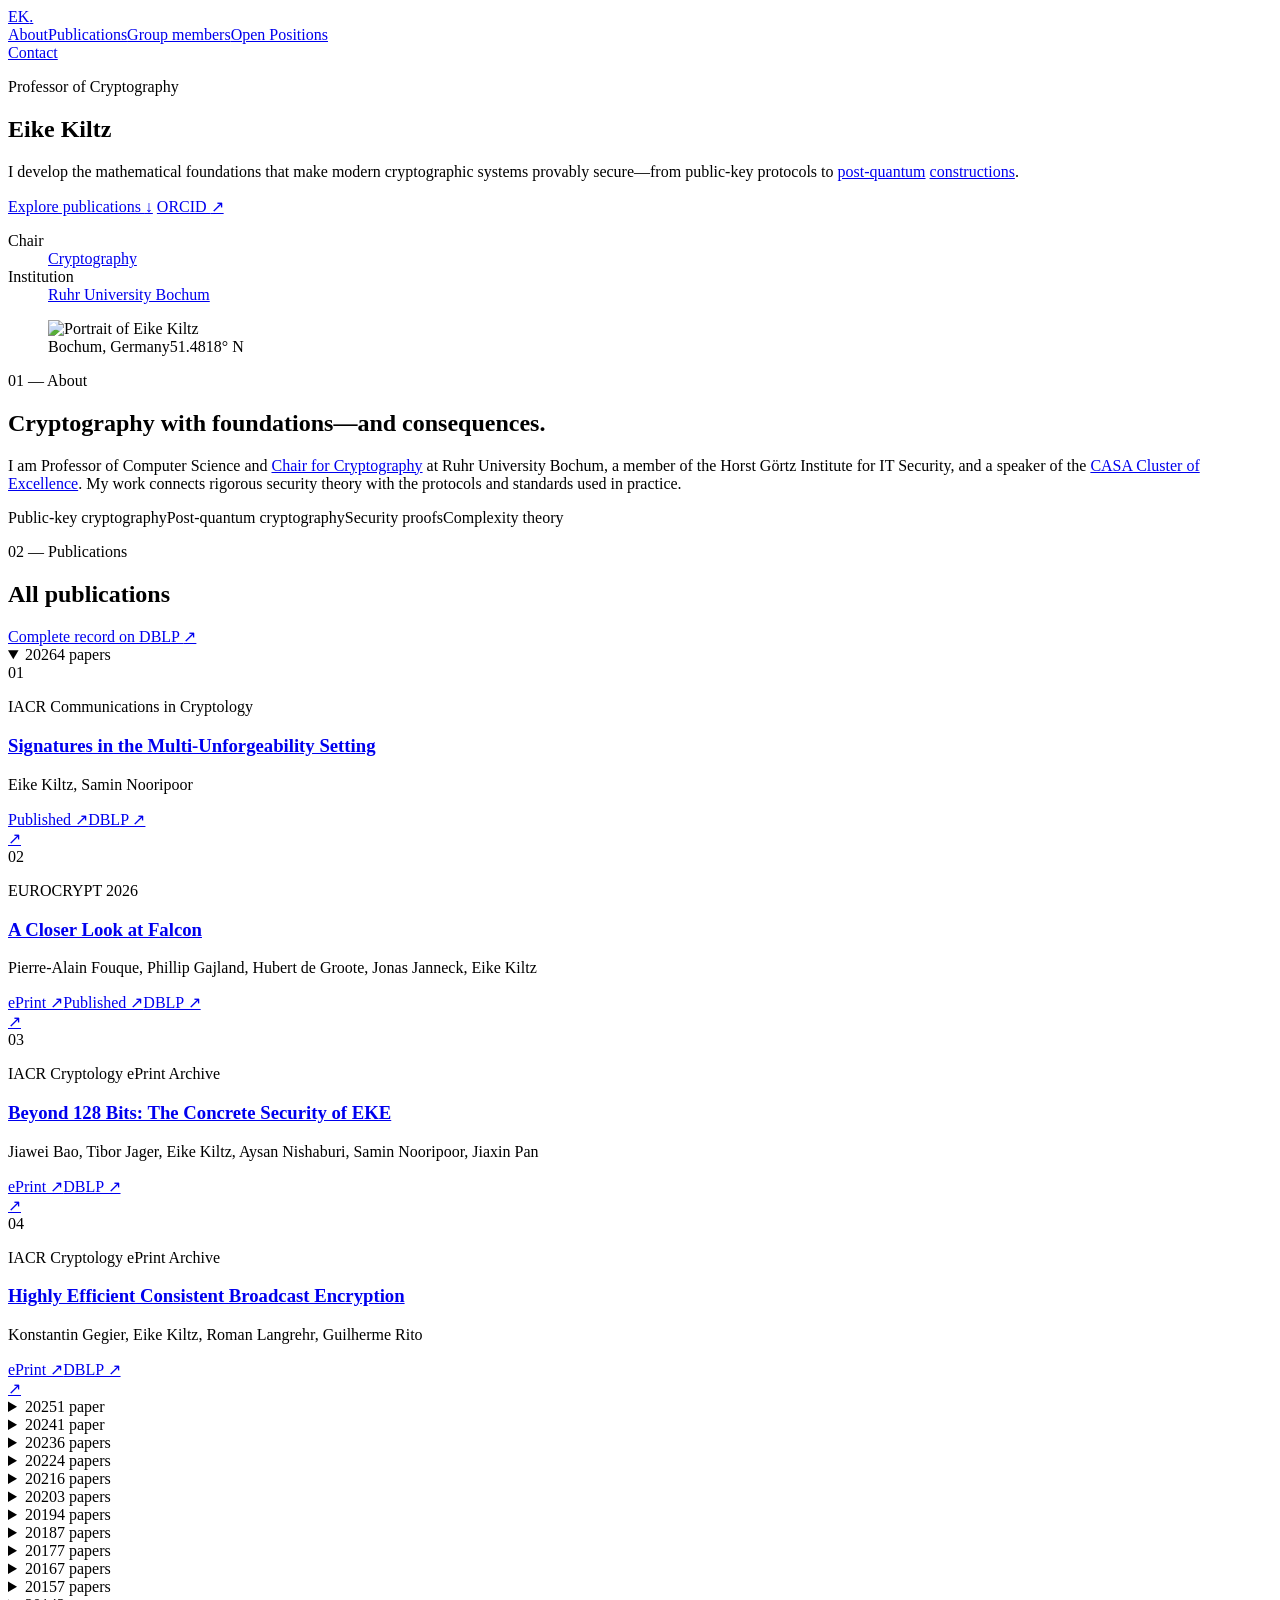
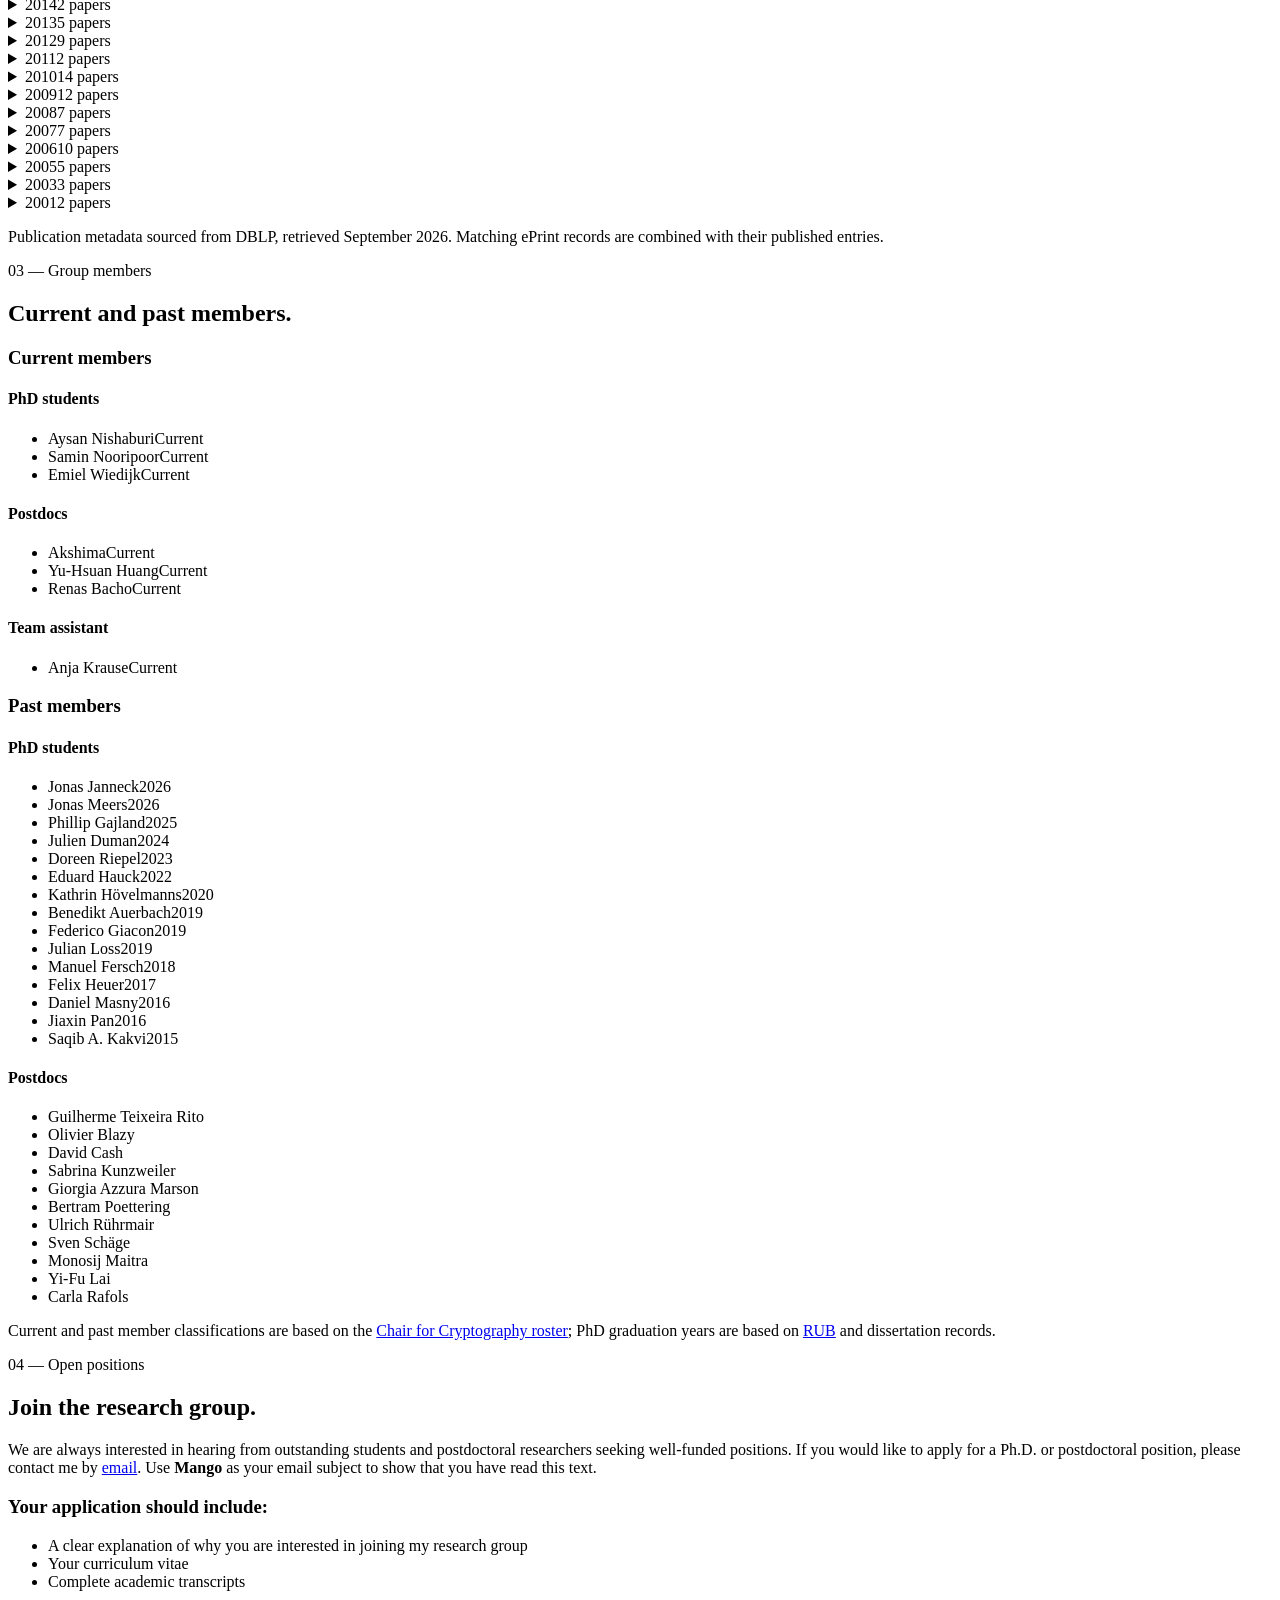
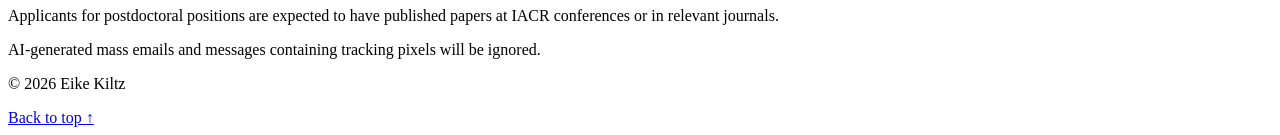
==== commit 1ebb23fa: "Remove DBLP author disambiguation suffixes" ====
--- a/layouts/index.html
+++ b/layouts/index.html
@@ -65,7 +65,7 @@
           <div class="publication-year-list">
             <article class="publication"><div class="publication-number">01</div><div><p class="publication-meta">IACR Communications in Cryptology</p><h3><a href="https://doi.org/10.62056/a3c0l5w4e-" target="_blank" rel="noreferrer">Signatures in the Multi-Unforgeability Setting</a></h3><p class="publication-authors">Eike Kiltz, Samin Nooripoor</p><div class="publication-links"><a href="https://doi.org/10.62056/a3c0l5w4e-" target="_blank" rel="noreferrer">Published ↗</a><a href="https://dblp.org/rec/journals/cic/KiltzN26" target="_blank" rel="noreferrer">DBLP ↗</a></div></div><a class="paper-arrow" href="https://doi.org/10.62056/a3c0l5w4e-" target="_blank" rel="noreferrer" aria-label="Open Signatures in the Multi-Unforgeability Setting">↗</a></article>
             <article class="publication"><div class="publication-number">02</div><div><p class="publication-meta">EUROCRYPT 2026</p><h3><a href="https://doi.org/10.1007/978-3-032-25327-9_1" target="_blank" rel="noreferrer">A Closer Look at Falcon</a></h3><p class="publication-authors">Pierre-Alain Fouque, Phillip Gajland, Hubert de Groote, Jonas Janneck, Eike Kiltz</p><div class="publication-links"><a href="https://eprint.iacr.org/2024/1769" target="_blank" rel="noreferrer">ePrint ↗</a><a href="https://doi.org/10.1007/978-3-032-25327-9_1" target="_blank" rel="noreferrer">Published ↗</a><a href="https://dblp.org/rec/conf/eurocrypt/FouqueGGJK26" target="_blank" rel="noreferrer">DBLP ↗</a></div></div><a class="paper-arrow" href="https://doi.org/10.1007/978-3-032-25327-9_1" target="_blank" rel="noreferrer" aria-label="Open A Closer Look at Falcon">↗</a></article>
-            <article class="publication"><div class="publication-number">03</div><div><p class="publication-meta">IACR Cryptology ePrint Archive</p><h3><a href="https://eprint.iacr.org/2026/1053" target="_blank" rel="noreferrer">Beyond 128 Bits: The Concrete Security of EKE</a></h3><p class="publication-authors">Jiawei Bao, Tibor Jager, Eike Kiltz, Aysan Nishaburi, Samin Nooripoor, Jiaxin Pan 0001</p><div class="publication-links"><a href="https://eprint.iacr.org/2026/1053" target="_blank" rel="noreferrer">ePrint ↗</a><a href="https://dblp.org/rec/journals/iacr/BaoJKNNP26" target="_blank" rel="noreferrer">DBLP ↗</a></div></div><a class="paper-arrow" href="https://eprint.iacr.org/2026/1053" target="_blank" rel="noreferrer" aria-label="Open Beyond 128 Bits: The Concrete Security of EKE">↗</a></article>
+            <article class="publication"><div class="publication-number">03</div><div><p class="publication-meta">IACR Cryptology ePrint Archive</p><h3><a href="https://eprint.iacr.org/2026/1053" target="_blank" rel="noreferrer">Beyond 128 Bits: The Concrete Security of EKE</a></h3><p class="publication-authors">Jiawei Bao, Tibor Jager, Eike Kiltz, Aysan Nishaburi, Samin Nooripoor, Jiaxin Pan</p><div class="publication-links"><a href="https://eprint.iacr.org/2026/1053" target="_blank" rel="noreferrer">ePrint ↗</a><a href="https://dblp.org/rec/journals/iacr/BaoJKNNP26" target="_blank" rel="noreferrer">DBLP ↗</a></div></div><a class="paper-arrow" href="https://eprint.iacr.org/2026/1053" target="_blank" rel="noreferrer" aria-label="Open Beyond 128 Bits: The Concrete Security of EKE">↗</a></article>
             <article class="publication"><div class="publication-number">04</div><div><p class="publication-meta">IACR Cryptology ePrint Archive</p><h3><a href="https://eprint.iacr.org/2026/1428" target="_blank" rel="noreferrer">Highly Efficient Consistent Broadcast Encryption</a></h3><p class="publication-authors">Konstantin Gegier, Eike Kiltz, Roman Langrehr, Guilherme Rito</p><div class="publication-links"><a href="https://eprint.iacr.org/2026/1428" target="_blank" rel="noreferrer">ePrint ↗</a><a href="https://dblp.org/rec/journals/iacr/GegierKLR26" target="_blank" rel="noreferrer">DBLP ↗</a></div></div><a class="paper-arrow" href="https://eprint.iacr.org/2026/1428" target="_blank" rel="noreferrer" aria-label="Open Highly Efficient Consistent Broadcast Encryption">↗</a></article>
           </div>
         </details>
@@ -84,9 +84,9 @@
         <details class="publication-year">
           <summary><span class="year-title">2023</span><span class="year-count">6 papers</span><span class="year-toggle" aria-hidden="true"></span></summary>
           <div class="publication-year-list">
-            <article class="publication"><div class="publication-number">07</div><div><p class="publication-meta">ASIACRYPT 2023</p><h3><a href="https://doi.org/10.1007/978-981-99-8736-8_11" target="_blank" rel="noreferrer">The Pre-Shared Key Modes of HPKE</a></h3><p class="publication-authors">Joël Alwen, Jonas Janneck, Eike Kiltz, Benjamin Lipp 0001</p><div class="publication-links"><a href="https://eprint.iacr.org/2023/1480" target="_blank" rel="noreferrer">ePrint ↗</a><a href="https://doi.org/10.1007/978-981-99-8736-8_11" target="_blank" rel="noreferrer">Published ↗</a><a href="https://dblp.org/rec/conf/asiacrypt/AlwenJKL23" target="_blank" rel="noreferrer">DBLP ↗</a></div></div><a class="paper-arrow" href="https://doi.org/10.1007/978-981-99-8736-8_11" target="_blank" rel="noreferrer" aria-label="Open The Pre-Shared Key Modes of HPKE">↗</a></article>
+            <article class="publication"><div class="publication-number">07</div><div><p class="publication-meta">ASIACRYPT 2023</p><h3><a href="https://doi.org/10.1007/978-981-99-8736-8_11" target="_blank" rel="noreferrer">The Pre-Shared Key Modes of HPKE</a></h3><p class="publication-authors">Joël Alwen, Jonas Janneck, Eike Kiltz, Benjamin Lipp</p><div class="publication-links"><a href="https://eprint.iacr.org/2023/1480" target="_blank" rel="noreferrer">ePrint ↗</a><a href="https://doi.org/10.1007/978-981-99-8736-8_11" target="_blank" rel="noreferrer">Published ↗</a><a href="https://dblp.org/rec/conf/asiacrypt/AlwenJKL23" target="_blank" rel="noreferrer">DBLP ↗</a></div></div><a class="paper-arrow" href="https://doi.org/10.1007/978-981-99-8736-8_11" target="_blank" rel="noreferrer" aria-label="Open The Pre-Shared Key Modes of HPKE">↗</a></article>
             <article class="publication"><div class="publication-number">08</div><div><p class="publication-meta">ACM CCS 2023</p><h3><a href="https://doi.org/10.1145/3576915.3623185" target="_blank" rel="noreferrer">Post-Quantum Multi-Recipient Public Key Encryption</a></h3><p class="publication-authors">Joël Alwen, Dominik Hartmann, Eike Kiltz, Marta Mularczyk, Peter Schwabe</p><div class="publication-links"><a href="https://eprint.iacr.org/2022/1046" target="_blank" rel="noreferrer">ePrint ↗</a><a href="https://doi.org/10.1145/3576915.3623185" target="_blank" rel="noreferrer">Published ↗</a><a href="https://dblp.org/rec/conf/ccs/AlwenHKMS23" target="_blank" rel="noreferrer">DBLP ↗</a></div></div><a class="paper-arrow" href="https://doi.org/10.1145/3576915.3623185" target="_blank" rel="noreferrer" aria-label="Open Post-Quantum Multi-Recipient Public Key Encryption">↗</a></article>
-            <article class="publication"><div class="publication-number">09</div><div><p class="publication-meta">CT-RSA 2023</p><h3><a href="https://doi.org/10.1007/978-3-031-30872-7_25" target="_blank" rel="noreferrer">Multi-user CDH Problems and the Concrete Security of NAXOS and HMQV</a></h3><p class="publication-authors">Eike Kiltz, Jiaxin Pan 0001, Doreen Riepel, Magnus Ringerud</p><div class="publication-links"><a href="https://eprint.iacr.org/2023/115" target="_blank" rel="noreferrer">ePrint ↗</a><a href="https://doi.org/10.1007/978-3-031-30872-7_25" target="_blank" rel="noreferrer">Published ↗</a><a href="https://dblp.org/rec/conf/ctrsa/KiltzPRR23" target="_blank" rel="noreferrer">DBLP ↗</a></div></div><a class="paper-arrow" href="https://doi.org/10.1007/978-3-031-30872-7_25" target="_blank" rel="noreferrer" aria-label="Open Multi-user CDH Problems and the Concrete Security of NAXOS and HMQV">↗</a></article>
+            <article class="publication"><div class="publication-number">09</div><div><p class="publication-meta">CT-RSA 2023</p><h3><a href="https://doi.org/10.1007/978-3-031-30872-7_25" target="_blank" rel="noreferrer">Multi-user CDH Problems and the Concrete Security of NAXOS and HMQV</a></h3><p class="publication-authors">Eike Kiltz, Jiaxin Pan, Doreen Riepel, Magnus Ringerud</p><div class="publication-links"><a href="https://eprint.iacr.org/2023/115" target="_blank" rel="noreferrer">ePrint ↗</a><a href="https://doi.org/10.1007/978-3-031-30872-7_25" target="_blank" rel="noreferrer">Published ↗</a><a href="https://dblp.org/rec/conf/ctrsa/KiltzPRR23" target="_blank" rel="noreferrer">DBLP ↗</a></div></div><a class="paper-arrow" href="https://doi.org/10.1007/978-3-031-30872-7_25" target="_blank" rel="noreferrer" aria-label="Open Multi-user CDH Problems and the Concrete Security of NAXOS and HMQV">↗</a></article>
             <article class="publication"><div class="publication-number">10</div><div><p class="publication-meta">Public-Key Cryptography 2023</p><h3><a href="https://doi.org/10.1007/978-3-031-31368-4_3" target="_blank" rel="noreferrer">A Thorough Treatment of Highly-Efficient NTRU Instantiations</a></h3><p class="publication-authors">Julien Duman, Kathrin Hövelmanns, Eike Kiltz, Vadim Lyubashevsky, Gregor Seiler, Dominique Unruh</p><div class="publication-links"><a href="https://eprint.iacr.org/2021/1352" target="_blank" rel="noreferrer">ePrint ↗</a><a href="https://doi.org/10.1007/978-3-031-31368-4_3" target="_blank" rel="noreferrer">Published ↗</a><a href="https://dblp.org/rec/conf/pkc/DumanHKLSU23" target="_blank" rel="noreferrer">DBLP ↗</a></div></div><a class="paper-arrow" href="https://doi.org/10.1007/978-3-031-31368-4_3" target="_blank" rel="noreferrer" aria-label="Open A Thorough Treatment of Highly-Efficient NTRU Instantiations">↗</a></article>
             <article class="publication"><div class="publication-number">11</div><div><p class="publication-meta">Public-Key Cryptography 2023</p><h3><a href="https://doi.org/10.1007/978-3-031-31368-4_15" target="_blank" rel="noreferrer">Generic Models for Group Actions</a></h3><p class="publication-authors">Julien Duman, Dominik Hartmann, Eike Kiltz, Sabrina Kunzweiler, Jonas Lehmann, Doreen Riepel</p><div class="publication-links"><a href="https://eprint.iacr.org/2023/186" target="_blank" rel="noreferrer">ePrint ↗</a><a href="https://doi.org/10.1007/978-3-031-31368-4_15" target="_blank" rel="noreferrer">Published ↗</a><a href="https://dblp.org/rec/conf/pkc/DumanHKKLR23" target="_blank" rel="noreferrer">DBLP ↗</a></div></div><a class="paper-arrow" href="https://doi.org/10.1007/978-3-031-31368-4_15" target="_blank" rel="noreferrer" aria-label="Open Generic Models for Group Actions">↗</a></article>
             <article class="publication"><div class="publication-number">12</div><div><p class="publication-meta">TCC 2023</p><h3><a href="https://doi.org/10.1007/978-3-031-48624-1_11" target="_blank" rel="noreferrer">Limits in the Provable Security of ECDSA Signatures</a></h3><p class="publication-authors">Dominik Hartmann, Eike Kiltz</p><div class="publication-links"><a href="https://eprint.iacr.org/2023/914" target="_blank" rel="noreferrer">ePrint ↗</a><a href="https://doi.org/10.1007/978-3-031-48624-1_11" target="_blank" rel="noreferrer">Published ↗</a><a href="https://dblp.org/rec/conf/tcc/HartmannK23" target="_blank" rel="noreferrer">DBLP ↗</a></div></div><a class="paper-arrow" href="https://doi.org/10.1007/978-3-031-48624-1_11" target="_blank" rel="noreferrer" aria-label="Open Limits in the Provable Security of ECDSA Signatures">↗</a></article>
@@ -105,8 +105,8 @@
           <summary><span class="year-title">2021</span><span class="year-count">6 papers</span><span class="year-toggle" aria-hidden="true"></span></summary>
           <div class="publication-year-list">
             <article class="publication"><div class="publication-number">17</div><div><p class="publication-meta">ACM CCS 2021</p><h3><a href="https://doi.org/10.1145/3460120.3484819" target="_blank" rel="noreferrer">Faster Lattice-Based KEMs via a Generic Fujisaki-Okamoto Transform Using Prefix Hashing</a></h3><p class="publication-authors">Julien Duman, Kathrin Hövelmanns, Eike Kiltz, Vadim Lyubashevsky, Gregor Seiler</p><div class="publication-links"><a href="https://eprint.iacr.org/2021/1351" target="_blank" rel="noreferrer">ePrint ↗</a><a href="https://doi.org/10.1145/3460120.3484819" target="_blank" rel="noreferrer">Published ↗</a><a href="https://dblp.org/rec/conf/ccs/DumanHKLS21" target="_blank" rel="noreferrer">DBLP ↗</a></div></div><a class="paper-arrow" href="https://doi.org/10.1145/3460120.3484819" target="_blank" rel="noreferrer" aria-label="Open Faster Lattice-Based KEMs via a Generic Fujisaki-Okamoto Transform Using Prefix Hashing">↗</a></article>
-            <article class="publication"><div class="publication-number">18</div><div><p class="publication-meta">CRYPTO 2021</p><h3><a href="https://doi.org/10.1007/978-3-030-84259-8_23" target="_blank" rel="noreferrer">Authenticated Key Exchange and Signatures with Tight Security in the Standard Model</a></h3><p class="publication-authors">Shuai Han 0001, Tibor Jager, Eike Kiltz, Shengli Liu 0001, Jiaxin Pan 0001, Doreen Riepel, Sven Schäge</p><div class="publication-links"><a href="https://eprint.iacr.org/2021/863" target="_blank" rel="noreferrer">ePrint ↗</a><a href="https://doi.org/10.1007/978-3-030-84259-8_23" target="_blank" rel="noreferrer">Published ↗</a><a href="https://dblp.org/rec/conf/crypto/HanJKLPRS21" target="_blank" rel="noreferrer">DBLP ↗</a></div></div><a class="paper-arrow" href="https://doi.org/10.1007/978-3-030-84259-8_23" target="_blank" rel="noreferrer" aria-label="Open Authenticated Key Exchange and Signatures with Tight Security in the Standard Model">↗</a></article>
-            <article class="publication"><div class="publication-number">19</div><div><p class="publication-meta">EUROCRYPT 2021</p><h3><a href="https://doi.org/10.1007/978-3-030-77870-5_4" target="_blank" rel="noreferrer">Analysing the HPKE Standard</a></h3><p class="publication-authors">Joël Alwen, Bruno Blanchet, Eduard Hauck, Eike Kiltz, Benjamin Lipp 0001, Doreen Riepel</p><div class="publication-links"><a href="https://eprint.iacr.org/2020/1499" target="_blank" rel="noreferrer">ePrint ↗</a><a href="https://doi.org/10.1007/978-3-030-77870-5_4" target="_blank" rel="noreferrer">Published ↗</a><a href="https://dblp.org/rec/conf/eurocrypt/AlwenBHKLR21" target="_blank" rel="noreferrer">DBLP ↗</a></div></div><a class="paper-arrow" href="https://doi.org/10.1007/978-3-030-77870-5_4" target="_blank" rel="noreferrer" aria-label="Open Analysing the HPKE Standard">↗</a></article>
+            <article class="publication"><div class="publication-number">18</div><div><p class="publication-meta">CRYPTO 2021</p><h3><a href="https://doi.org/10.1007/978-3-030-84259-8_23" target="_blank" rel="noreferrer">Authenticated Key Exchange and Signatures with Tight Security in the Standard Model</a></h3><p class="publication-authors">Shuai Han, Tibor Jager, Eike Kiltz, Shengli Liu, Jiaxin Pan, Doreen Riepel, Sven Schäge</p><div class="publication-links"><a href="https://eprint.iacr.org/2021/863" target="_blank" rel="noreferrer">ePrint ↗</a><a href="https://doi.org/10.1007/978-3-030-84259-8_23" target="_blank" rel="noreferrer">Published ↗</a><a href="https://dblp.org/rec/conf/crypto/HanJKLPRS21" target="_blank" rel="noreferrer">DBLP ↗</a></div></div><a class="paper-arrow" href="https://doi.org/10.1007/978-3-030-84259-8_23" target="_blank" rel="noreferrer" aria-label="Open Authenticated Key Exchange and Signatures with Tight Security in the Standard Model">↗</a></article>
+            <article class="publication"><div class="publication-number">19</div><div><p class="publication-meta">EUROCRYPT 2021</p><h3><a href="https://doi.org/10.1007/978-3-030-77870-5_4" target="_blank" rel="noreferrer">Analysing the HPKE Standard</a></h3><p class="publication-authors">Joël Alwen, Bruno Blanchet, Eduard Hauck, Eike Kiltz, Benjamin Lipp, Doreen Riepel</p><div class="publication-links"><a href="https://eprint.iacr.org/2020/1499" target="_blank" rel="noreferrer">ePrint ↗</a><a href="https://doi.org/10.1007/978-3-030-77870-5_4" target="_blank" rel="noreferrer">Published ↗</a><a href="https://dblp.org/rec/conf/eurocrypt/AlwenBHKLR21" target="_blank" rel="noreferrer">DBLP ↗</a></div></div><a class="paper-arrow" href="https://doi.org/10.1007/978-3-030-77870-5_4" target="_blank" rel="noreferrer" aria-label="Open Analysing the HPKE Standard">↗</a></article>
             <article class="publication"><div class="publication-number">20</div><div><p class="publication-meta">EUROCRYPT 2021</p><h3><a href="https://doi.org/10.1007/978-3-030-77870-5_5" target="_blank" rel="noreferrer">Tightly-Secure Authenticated Key Exchange, Revisited</a></h3><p class="publication-authors">Tibor Jager, Eike Kiltz, Doreen Riepel, Sven Schäge</p><div class="publication-links"><a href="https://eprint.iacr.org/2020/1279" target="_blank" rel="noreferrer">ePrint ↗</a><a href="https://doi.org/10.1007/978-3-030-77870-5_5" target="_blank" rel="noreferrer">Published ↗</a><a href="https://dblp.org/rec/conf/eurocrypt/JagerKRS21" target="_blank" rel="noreferrer">DBLP ↗</a></div></div><a class="paper-arrow" href="https://doi.org/10.1007/978-3-030-77870-5_5" target="_blank" rel="noreferrer" aria-label="Open Tightly-Secure Authenticated Key Exchange, Revisited">↗</a></article>
             <article class="publication"><div class="publication-number">21</div><div><p class="publication-meta">TCC 2021</p><h3><a href="https://doi.org/10.1007/978-3-030-90456-2_11" target="_blank" rel="noreferrer">On the Impossibility of Purely Algebraic Signatures</a></h3><p class="publication-authors">Nico Döttling, Dominik Hartmann, Dennis Hofheinz, Eike Kiltz, Sven Schäge, Bogdan Ursu</p><div class="publication-links"><a href="https://doi.org/10.1007/978-3-030-90456-2_11" target="_blank" rel="noreferrer">Published ↗</a><a href="https://dblp.org/rec/conf/tcc/DottlingHHKSU21" target="_blank" rel="noreferrer">DBLP ↗</a></div></div><a class="paper-arrow" href="https://doi.org/10.1007/978-3-030-90456-2_11" target="_blank" rel="noreferrer" aria-label="Open On the Impossibility of Purely Algebraic Signatures">↗</a></article>
             <article class="publication"><div class="publication-number">22</div><div><p class="publication-meta">IACR Cryptology ePrint Archive</p><h3><a href="https://eprint.iacr.org/2021/738" target="_blank" rel="noreferrer">On the Impossibility of Short Algebraic Signatures</a></h3><p class="publication-authors">Nico Döttling, Dominik Hartmann, Dennis Hofheinz, Eike Kiltz, Sven Schäge, Bogdan Ursu</p><div class="publication-links"><a href="https://eprint.iacr.org/2021/738" target="_blank" rel="noreferrer">ePrint ↗</a><a href="https://dblp.org/rec/journals/iacr/DottlingHHKSU21" target="_blank" rel="noreferrer">DBLP ↗</a></div></div><a class="paper-arrow" href="https://eprint.iacr.org/2021/738" target="_blank" rel="noreferrer" aria-label="Open On the Impossibility of Short Algebraic Signatures">↗</a></article>
@@ -115,7 +115,7 @@
         <details class="publication-year">
           <summary><span class="year-title">2020</span><span class="year-count">3 papers</span><span class="year-toggle" aria-hidden="true"></span></summary>
           <div class="publication-year-list">
-            <article class="publication"><div class="publication-number">23</div><div><p class="publication-meta">CRYPTO 2020</p><h3><a href="https://doi.org/10.1007/978-3-030-56880-1_18" target="_blank" rel="noreferrer">Lattice-Based Blind Signatures, Revisited</a></h3><p class="publication-authors">Eduard Hauck, Eike Kiltz, Julian Loss, Ngoc Khanh Nguyen 0001</p><div class="publication-links"><a href="https://eprint.iacr.org/2020/769" target="_blank" rel="noreferrer">ePrint ↗</a><a href="https://doi.org/10.1007/978-3-030-56880-1_18" target="_blank" rel="noreferrer">Published ↗</a><a href="https://dblp.org/rec/conf/crypto/HauckKL020" target="_blank" rel="noreferrer">DBLP ↗</a></div></div><a class="paper-arrow" href="https://doi.org/10.1007/978-3-030-56880-1_18" target="_blank" rel="noreferrer" aria-label="Open Lattice-Based Blind Signatures, Revisited">↗</a></article>
+            <article class="publication"><div class="publication-number">23</div><div><p class="publication-meta">CRYPTO 2020</p><h3><a href="https://doi.org/10.1007/978-3-030-56880-1_18" target="_blank" rel="noreferrer">Lattice-Based Blind Signatures, Revisited</a></h3><p class="publication-authors">Eduard Hauck, Eike Kiltz, Julian Loss, Ngoc Khanh Nguyen</p><div class="publication-links"><a href="https://eprint.iacr.org/2020/769" target="_blank" rel="noreferrer">ePrint ↗</a><a href="https://doi.org/10.1007/978-3-030-56880-1_18" target="_blank" rel="noreferrer">Published ↗</a><a href="https://dblp.org/rec/conf/crypto/HauckKL020" target="_blank" rel="noreferrer">DBLP ↗</a></div></div><a class="paper-arrow" href="https://doi.org/10.1007/978-3-030-56880-1_18" target="_blank" rel="noreferrer" aria-label="Open Lattice-Based Blind Signatures, Revisited">↗</a></article>
             <article class="publication"><div class="publication-number">24</div><div><p class="publication-meta">EUROCRYPT 2020</p><h3><a href="https://doi.org/10.1007/978-3-030-45727-3_16" target="_blank" rel="noreferrer">Everybody&#x27;s a Target: Scalability in Public-Key Encryption</a></h3><p class="publication-authors">Benedikt Auerbach, Federico Giacon, Eike Kiltz</p><div class="publication-links"><a href="https://eprint.iacr.org/2019/364" target="_blank" rel="noreferrer">ePrint ↗</a><a href="https://doi.org/10.1007/978-3-030-45727-3_16" target="_blank" rel="noreferrer">Published ↗</a><a href="https://dblp.org/rec/conf/eurocrypt/AuerbachGK20" target="_blank" rel="noreferrer">DBLP ↗</a></div></div><a class="paper-arrow" href="https://doi.org/10.1007/978-3-030-45727-3_16" target="_blank" rel="noreferrer" aria-label="Open Everybody&#x27;s a Target: Scalability in Public-Key Encryption">↗</a></article>
             <article class="publication"><div class="publication-number">25</div><div><p class="publication-meta">Public-Key Cryptography 2020</p><h3><a href="https://doi.org/10.1007/978-3-030-45388-6_14" target="_blank" rel="noreferrer">Generic Authenticated Key Exchange in the Quantum Random Oracle Model</a></h3><p class="publication-authors">Kathrin Hövelmanns, Eike Kiltz, Sven Schäge, Dominique Unruh</p><div class="publication-links"><a href="https://eprint.iacr.org/2018/928" target="_blank" rel="noreferrer">ePrint ↗</a><a href="https://doi.org/10.1007/978-3-030-45388-6_14" target="_blank" rel="noreferrer">Published ↗</a><a href="https://dblp.org/rec/conf/pkc/HovelmannsKSU20" target="_blank" rel="noreferrer">DBLP ↗</a></div></div><a class="paper-arrow" href="https://doi.org/10.1007/978-3-030-45388-6_14" target="_blank" rel="noreferrer" aria-label="Open Generic Authenticated Key Exchange in the Quantum Random Oracle Model">↗</a></article>
           </div>
@@ -145,9 +145,9 @@
           <summary><span class="year-title">2017</span><span class="year-count">7 papers</span><span class="year-toggle" aria-hidden="true"></span></summary>
           <div class="publication-year-list">
             <article class="publication"><div class="publication-number">37</div><div><p class="publication-meta">Journal of Cryptology</p><h3><a href="https://doi.org/10.1007/s00145-015-9220-6" target="_blank" rel="noreferrer">An Algebraic Framework for Diffie-Hellman Assumptions</a></h3><p class="publication-authors">Alex Escala, Gottfried Herold, Eike Kiltz, Carla Ràfols, Jorge Luis Villar</p><div class="publication-links"><a href="https://eprint.iacr.org/2013/377" target="_blank" rel="noreferrer">ePrint ↗</a><a href="https://doi.org/10.1007/s00145-015-9220-6" target="_blank" rel="noreferrer">Published ↗</a><a href="https://dblp.org/rec/journals/joc/EscalaHKRV17" target="_blank" rel="noreferrer">DBLP ↗</a></div></div><a class="paper-arrow" href="https://doi.org/10.1007/s00145-015-9220-6" target="_blank" rel="noreferrer" aria-label="Open An Algebraic Framework for Diffie-Hellman Assumptions">↗</a></article>
-            <article class="publication"><div class="publication-number">38</div><div><p class="publication-meta">Journal of Cryptology</p><h3><a href="https://doi.org/10.1007/s00145-016-9238-4" target="_blank" rel="noreferrer">Instantiability of RSA-OAEP Under Chosen-Plaintext Attack</a></h3><p class="publication-authors">Eike Kiltz, Adam O&#x27;Neill, Adam D. Smith 0001</p><div class="publication-links"><a href="https://eprint.iacr.org/2011/559" target="_blank" rel="noreferrer">ePrint ↗</a><a href="https://doi.org/10.1007/s00145-016-9238-4" target="_blank" rel="noreferrer">Published ↗</a><a href="https://dblp.org/rec/journals/joc/KiltzOS17" target="_blank" rel="noreferrer">DBLP ↗</a></div></div><a class="paper-arrow" href="https://doi.org/10.1007/s00145-016-9238-4" target="_blank" rel="noreferrer" aria-label="Open Instantiability of RSA-OAEP Under Chosen-Plaintext Attack">↗</a></article>
-            <article class="publication"><div class="publication-number">39</div><div><p class="publication-meta">Journal of Cryptology</p><h3><a href="https://doi.org/10.1007/s00145-016-9247-3" target="_blank" rel="noreferrer">Efficient Authentication from Hard Learning Problems</a></h3><p class="publication-authors">Eike Kiltz, Krzysztof Pietrzak, Daniele Venturi 0001, David Cash, Abhishek Jain 0002</p><div class="publication-links"><a href="https://doi.org/10.1007/s00145-016-9247-3" target="_blank" rel="noreferrer">Published ↗</a><a href="https://dblp.org/rec/journals/joc/KiltzPVCJ17" target="_blank" rel="noreferrer">DBLP ↗</a></div></div><a class="paper-arrow" href="https://doi.org/10.1007/s00145-016-9247-3" target="_blank" rel="noreferrer" aria-label="Open Efficient Authentication from Hard Learning Problems">↗</a></article>
-            <article class="publication"><div class="publication-number">40</div><div><p class="publication-meta">ASIACRYPT 2017</p><h3><a href="https://doi.org/10.1007/978-3-319-70700-6_3" target="_blank" rel="noreferrer">Tightly-Secure Signatures from Five-Move Identification Protocols</a></h3><p class="publication-authors">Eike Kiltz, Julian Loss, Jiaxin Pan 0001</p><div class="publication-links"><a href="https://eprint.iacr.org/2017/870" target="_blank" rel="noreferrer">ePrint ↗</a><a href="https://doi.org/10.1007/978-3-319-70700-6_3" target="_blank" rel="noreferrer">Published ↗</a><a href="https://dblp.org/rec/conf/asiacrypt/KiltzLP17" target="_blank" rel="noreferrer">DBLP ↗</a></div></div><a class="paper-arrow" href="https://doi.org/10.1007/978-3-319-70700-6_3" target="_blank" rel="noreferrer" aria-label="Open Tightly-Secure Signatures from Five-Move Identification Protocols">↗</a></article>
+            <article class="publication"><div class="publication-number">38</div><div><p class="publication-meta">Journal of Cryptology</p><h3><a href="https://doi.org/10.1007/s00145-016-9238-4" target="_blank" rel="noreferrer">Instantiability of RSA-OAEP Under Chosen-Plaintext Attack</a></h3><p class="publication-authors">Eike Kiltz, Adam O&#x27;Neill, Adam D. Smith</p><div class="publication-links"><a href="https://eprint.iacr.org/2011/559" target="_blank" rel="noreferrer">ePrint ↗</a><a href="https://doi.org/10.1007/s00145-016-9238-4" target="_blank" rel="noreferrer">Published ↗</a><a href="https://dblp.org/rec/journals/joc/KiltzOS17" target="_blank" rel="noreferrer">DBLP ↗</a></div></div><a class="paper-arrow" href="https://doi.org/10.1007/s00145-016-9238-4" target="_blank" rel="noreferrer" aria-label="Open Instantiability of RSA-OAEP Under Chosen-Plaintext Attack">↗</a></article>
+            <article class="publication"><div class="publication-number">39</div><div><p class="publication-meta">Journal of Cryptology</p><h3><a href="https://doi.org/10.1007/s00145-016-9247-3" target="_blank" rel="noreferrer">Efficient Authentication from Hard Learning Problems</a></h3><p class="publication-authors">Eike Kiltz, Krzysztof Pietrzak, Daniele Venturi, David Cash, Abhishek Jain</p><div class="publication-links"><a href="https://doi.org/10.1007/s00145-016-9247-3" target="_blank" rel="noreferrer">Published ↗</a><a href="https://dblp.org/rec/journals/joc/KiltzPVCJ17" target="_blank" rel="noreferrer">DBLP ↗</a></div></div><a class="paper-arrow" href="https://doi.org/10.1007/s00145-016-9247-3" target="_blank" rel="noreferrer" aria-label="Open Efficient Authentication from Hard Learning Problems">↗</a></article>
+            <article class="publication"><div class="publication-number">40</div><div><p class="publication-meta">ASIACRYPT 2017</p><h3><a href="https://doi.org/10.1007/978-3-319-70700-6_3" target="_blank" rel="noreferrer">Tightly-Secure Signatures from Five-Move Identification Protocols</a></h3><p class="publication-authors">Eike Kiltz, Julian Loss, Jiaxin Pan</p><div class="publication-links"><a href="https://eprint.iacr.org/2017/870" target="_blank" rel="noreferrer">ePrint ↗</a><a href="https://doi.org/10.1007/978-3-319-70700-6_3" target="_blank" rel="noreferrer">Published ↗</a><a href="https://dblp.org/rec/conf/asiacrypt/KiltzLP17" target="_blank" rel="noreferrer">DBLP ↗</a></div></div><a class="paper-arrow" href="https://doi.org/10.1007/978-3-319-70700-6_3" target="_blank" rel="noreferrer" aria-label="Open Tightly-Secure Signatures from Five-Move Identification Protocols">↗</a></article>
             <article class="publication"><div class="publication-number">41</div><div><p class="publication-meta">CRYPTO 2017</p><h3><a href="https://doi.org/10.1007/978-3-319-63688-7_4" target="_blank" rel="noreferrer">Memory-Tight Reductions</a></h3><p class="publication-authors">Benedikt Auerbach, David Cash, Manuel Fersch, Eike Kiltz</p><div class="publication-links"><a href="https://eprint.iacr.org/2017/675" target="_blank" rel="noreferrer">ePrint ↗</a><a href="https://doi.org/10.1007/978-3-319-63688-7_4" target="_blank" rel="noreferrer">Published ↗</a><a href="https://dblp.org/rec/conf/crypto/AuerbachCFK17" target="_blank" rel="noreferrer">DBLP ↗</a></div></div><a class="paper-arrow" href="https://doi.org/10.1007/978-3-319-63688-7_4" target="_blank" rel="noreferrer" aria-label="Open Memory-Tight Reductions">↗</a></article>
             <article class="publication"><div class="publication-number">42</div><div><p class="publication-meta">TCC 2017</p><h3><a href="https://doi.org/10.1007/978-3-319-70500-2_12" target="_blank" rel="noreferrer">A Modular Analysis of the Fujisaki-Okamoto Transformation</a></h3><p class="publication-authors">Dennis Hofheinz, Kathrin Hövelmanns, Eike Kiltz</p><div class="publication-links"><a href="https://eprint.iacr.org/2017/604" target="_blank" rel="noreferrer">ePrint ↗</a><a href="https://doi.org/10.1007/978-3-319-70500-2_12" target="_blank" rel="noreferrer">Published ↗</a><a href="https://dblp.org/rec/conf/tcc/HofheinzHK17" target="_blank" rel="noreferrer">DBLP ↗</a></div></div><a class="paper-arrow" href="https://doi.org/10.1007/978-3-319-70500-2_12" target="_blank" rel="noreferrer" aria-label="Open A Modular Analysis of the Fujisaki-Okamoto Transformation">↗</a></article>
             <article class="publication"><div class="publication-number">43</div><div><p class="publication-meta">TCC 2017</p><h3><a href="https://doi.org/10.1007/978-3-319-70503-3_17" target="_blank" rel="noreferrer">On the One-Per-Message Unforgeability of (EC)DSA and Its Variants</a></h3><p class="publication-authors">Manuel Fersch, Eike Kiltz, Bertram Poettering</p><div class="publication-links"><a href="https://eprint.iacr.org/2017/890" target="_blank" rel="noreferrer">ePrint ↗</a><a href="https://doi.org/10.1007/978-3-319-70503-3_17" target="_blank" rel="noreferrer">Published ↗</a><a href="https://dblp.org/rec/conf/tcc/FerschKP17" target="_blank" rel="noreferrer">DBLP ↗</a></div></div><a class="paper-arrow" href="https://doi.org/10.1007/978-3-319-70503-3_17" target="_blank" rel="noreferrer" aria-label="Open On the One-Per-Message Unforgeability of (EC)DSA and Its Variants">↗</a></article>
@@ -158,7 +158,7 @@
           <div class="publication-year-list">
             <article class="publication"><div class="publication-number">44</div><div><p class="publication-meta">IET Inf. Secur.</p><h3><a href="https://doi.org/10.1049/iet-ifs.2015.0507" target="_blank" rel="noreferrer">Selective opening security of practical public-key encryption schemes</a></h3><p class="publication-authors">Felix Heuer, Tibor Jager, Sven Schäge, Eike Kiltz</p><div class="publication-links"><a href="https://doi.org/10.1049/iet-ifs.2015.0507" target="_blank" rel="noreferrer">Published ↗</a><a href="https://dblp.org/rec/journals/iet-ifs/HeuerJSK16" target="_blank" rel="noreferrer">DBLP ↗</a></div></div><a class="paper-arrow" href="https://doi.org/10.1049/iet-ifs.2015.0507" target="_blank" rel="noreferrer" aria-label="Open Selective opening security of practical public-key encryption schemes">↗</a></article>
             <article class="publication"><div class="publication-number">45</div><div><p class="publication-meta">ACM CCS 2016</p><h3><a href="https://doi.org/10.1145/2976749.2978413" target="_blank" rel="noreferrer">On the Provable Security of (EC)DSA Signatures</a></h3><p class="publication-authors">Manuel Fersch, Eike Kiltz, Bertram Poettering</p><div class="publication-links"><a href="https://doi.org/10.1145/2976749.2978413" target="_blank" rel="noreferrer">Published ↗</a><a href="https://dblp.org/rec/conf/ccs/FerschKP16" target="_blank" rel="noreferrer">DBLP ↗</a></div></div><a class="paper-arrow" href="https://doi.org/10.1145/2976749.2978413" target="_blank" rel="noreferrer" aria-label="Open On the Provable Security of (EC)DSA Signatures">↗</a></article>
-            <article class="publication"><div class="publication-number">46</div><div><p class="publication-meta">CRYPTO 2016</p><h3><a href="https://doi.org/10.1007/978-3-662-53008-5_2" target="_blank" rel="noreferrer">Optimal Security Proofs for Signatures from Identification Schemes</a></h3><p class="publication-authors">Eike Kiltz, Daniel Masny, Jiaxin Pan 0001</p><div class="publication-links"><a href="https://eprint.iacr.org/2016/191" target="_blank" rel="noreferrer">ePrint ↗</a><a href="https://doi.org/10.1007/978-3-662-53008-5_2" target="_blank" rel="noreferrer">Published ↗</a><a href="https://dblp.org/rec/conf/crypto/KiltzMP16" target="_blank" rel="noreferrer">DBLP ↗</a></div></div><a class="paper-arrow" href="https://doi.org/10.1007/978-3-662-53008-5_2" target="_blank" rel="noreferrer" aria-label="Open Optimal Security Proofs for Signatures from Identification Schemes">↗</a></article>
+            <article class="publication"><div class="publication-number">46</div><div><p class="publication-meta">CRYPTO 2016</p><h3><a href="https://doi.org/10.1007/978-3-662-53008-5_2" target="_blank" rel="noreferrer">Optimal Security Proofs for Signatures from Identification Schemes</a></h3><p class="publication-authors">Eike Kiltz, Daniel Masny, Jiaxin Pan</p><div class="publication-links"><a href="https://eprint.iacr.org/2016/191" target="_blank" rel="noreferrer">ePrint ↗</a><a href="https://doi.org/10.1007/978-3-662-53008-5_2" target="_blank" rel="noreferrer">Published ↗</a><a href="https://dblp.org/rec/conf/crypto/KiltzMP16" target="_blank" rel="noreferrer">DBLP ↗</a></div></div><a class="paper-arrow" href="https://doi.org/10.1007/978-3-662-53008-5_2" target="_blank" rel="noreferrer" aria-label="Open Optimal Security Proofs for Signatures from Identification Schemes">↗</a></article>
             <article class="publication"><div class="publication-number">47</div><div><p class="publication-meta">EUROCRYPT 2016</p><h3><a href="https://doi.org/10.1007/978-3-662-49890-3_1" target="_blank" rel="noreferrer">Tightly CCA-Secure Encryption Without Pairings</a></h3><p class="publication-authors">Romain Gay, Dennis Hofheinz, Eike Kiltz, Hoeteck Wee</p><div class="publication-links"><a href="https://doi.org/10.1007/978-3-662-49890-3_1" target="_blank" rel="noreferrer">Published ↗</a><a href="https://dblp.org/rec/conf/eurocrypt/GayHKW16" target="_blank" rel="noreferrer">DBLP ↗</a></div></div><a class="paper-arrow" href="https://doi.org/10.1007/978-3-662-49890-3_1" target="_blank" rel="noreferrer" aria-label="Open Tightly CCA-Secure Encryption Without Pairings">↗</a></article>
             <article class="publication"><div class="publication-number">48</div><div><p class="publication-meta">TCC 2016</p><h3><a href="https://doi.org/10.1007/978-3-662-49096-9_10" target="_blank" rel="noreferrer">Two-Round Man-in-the-Middle Security from LPN</a></h3><p class="publication-authors">David Cash, Eike Kiltz, Stefano Tessaro</p><div class="publication-links"><a href="https://eprint.iacr.org/2015/1220" target="_blank" rel="noreferrer">ePrint ↗</a><a href="https://doi.org/10.1007/978-3-662-49096-9_10" target="_blank" rel="noreferrer">Published ↗</a><a href="https://dblp.org/rec/conf/tcc/CashKT16" target="_blank" rel="noreferrer">DBLP ↗</a></div></div><a class="paper-arrow" href="https://doi.org/10.1007/978-3-662-49096-9_10" target="_blank" rel="noreferrer" aria-label="Open Two-Round Man-in-the-Middle Security from LPN">↗</a></article>
             <article class="publication"><div class="publication-number">49</div><div><p class="publication-meta">TCC 2016</p><h3><a href="https://doi.org/10.1007/978-3-662-49096-9_12" target="_blank" rel="noreferrer">Standard Security Does Imply Security Against Selective Opening for Markov Distributions</a></h3><p class="publication-authors">Georg Fuchsbauer, Felix Heuer, Eike Kiltz, Krzysztof Pietrzak</p><div class="publication-links"><a href="https://eprint.iacr.org/2015/853" target="_blank" rel="noreferrer">ePrint ↗</a><a href="https://doi.org/10.1007/978-3-662-49096-9_12" target="_blank" rel="noreferrer">Published ↗</a><a href="https://dblp.org/rec/conf/tcc/FuchsbauerHKP16" target="_blank" rel="noreferrer">DBLP ↗</a></div></div><a class="paper-arrow" href="https://doi.org/10.1007/978-3-662-49096-9_12" target="_blank" rel="noreferrer" aria-label="Open Standard Security Does Imply Security Against Selective Opening for Markov Distributions">↗</a></article>
@@ -169,29 +169,29 @@
           <summary><span class="year-title">2015</span><span class="year-count">7 papers</span><span class="year-toggle" aria-hidden="true"></span></summary>
           <div class="publication-year-list">
             <article class="publication"><div class="publication-number">51</div><div><p class="publication-meta">Journal of Cryptology</p><h3><a href="https://doi.org/10.1007/s00145-013-9167-4" target="_blank" rel="noreferrer">Subtleties in the Definition of IND-CCA: When and How Should Challenge Decryption Be Disallowed?</a></h3><p class="publication-authors">Mihir Bellare, Dennis Hofheinz, Eike Kiltz</p><div class="publication-links"><a href="https://doi.org/10.1007/s00145-013-9167-4" target="_blank" rel="noreferrer">Published ↗</a><a href="https://dblp.org/rec/journals/joc/BellareHK15" target="_blank" rel="noreferrer">DBLP ↗</a></div></div><a class="paper-arrow" href="https://doi.org/10.1007/s00145-013-9167-4" target="_blank" rel="noreferrer" aria-label="Open Subtleties in the Definition of IND-CCA: When and How Should Challenge Decryption Be Disallowed?">↗</a></article>
-            <article class="publication"><div class="publication-number">52</div><div><p class="publication-meta">CRYPTO 2015</p><h3><a href="https://doi.org/10.1007/978-3-662-48000-7_14" target="_blank" rel="noreferrer">Structure-Preserving Signatures from Standard Assumptions, Revisited</a></h3><p class="publication-authors">Eike Kiltz, Jiaxin Pan 0001, Hoeteck Wee</p><div class="publication-links"><a href="https://eprint.iacr.org/2015/604" target="_blank" rel="noreferrer">ePrint ↗</a><a href="https://doi.org/10.1007/978-3-662-48000-7_14" target="_blank" rel="noreferrer">Published ↗</a><a href="https://dblp.org/rec/conf/crypto/KiltzPW15" target="_blank" rel="noreferrer">DBLP ↗</a></div></div><a class="paper-arrow" href="https://doi.org/10.1007/978-3-662-48000-7_14" target="_blank" rel="noreferrer" aria-label="Open Structure-Preserving Signatures from Standard Assumptions, Revisited">↗</a></article>
+            <article class="publication"><div class="publication-number">52</div><div><p class="publication-meta">CRYPTO 2015</p><h3><a href="https://doi.org/10.1007/978-3-662-48000-7_14" target="_blank" rel="noreferrer">Structure-Preserving Signatures from Standard Assumptions, Revisited</a></h3><p class="publication-authors">Eike Kiltz, Jiaxin Pan, Hoeteck Wee</p><div class="publication-links"><a href="https://eprint.iacr.org/2015/604" target="_blank" rel="noreferrer">ePrint ↗</a><a href="https://doi.org/10.1007/978-3-662-48000-7_14" target="_blank" rel="noreferrer">Published ↗</a><a href="https://dblp.org/rec/conf/crypto/KiltzPW15" target="_blank" rel="noreferrer">DBLP ↗</a></div></div><a class="paper-arrow" href="https://doi.org/10.1007/978-3-662-48000-7_14" target="_blank" rel="noreferrer" aria-label="Open Structure-Preserving Signatures from Standard Assumptions, Revisited">↗</a></article>
             <article class="publication"><div class="publication-number">53</div><div><p class="publication-meta">EUROCRYPT 2015</p><h3><a href="https://doi.org/10.1007/978-3-662-46803-6_4" target="_blank" rel="noreferrer">Quasi-Adaptive NIZK for Linear Subspaces Revisited</a></h3><p class="publication-authors">Eike Kiltz, Hoeteck Wee</p><div class="publication-links"><a href="https://eprint.iacr.org/2015/216" target="_blank" rel="noreferrer">ePrint ↗</a><a href="https://doi.org/10.1007/978-3-662-46803-6_4" target="_blank" rel="noreferrer">Published ↗</a><a href="https://dblp.org/rec/conf/eurocrypt/KiltzW15" target="_blank" rel="noreferrer">DBLP ↗</a></div></div><a class="paper-arrow" href="https://doi.org/10.1007/978-3-662-46803-6_4" target="_blank" rel="noreferrer" aria-label="Open Quasi-Adaptive NIZK for Linear Subspaces Revisited">↗</a></article>
             <article class="publication"><div class="publication-number">54</div><div><p class="publication-meta">Public-Key Cryptography 2015</p><h3><a href="https://doi.org/10.1007/978-3-662-46447-2_2" target="_blank" rel="noreferrer">On the Selective Opening Security of Practical Public-Key Encryption Schemes</a></h3><p class="publication-authors">Felix Heuer, Tibor Jager, Eike Kiltz, Sven Schäge</p><div class="publication-links"><a href="https://eprint.iacr.org/2016/342" target="_blank" rel="noreferrer">ePrint ↗</a><a href="https://doi.org/10.1007/978-3-662-46447-2_2" target="_blank" rel="noreferrer">Published ↗</a><a href="https://dblp.org/rec/conf/pkc/HeuerJKS15" target="_blank" rel="noreferrer">DBLP ↗</a></div></div><a class="paper-arrow" href="https://doi.org/10.1007/978-3-662-46447-2_2" target="_blank" rel="noreferrer" aria-label="Open On the Selective Opening Security of Practical Public-Key Encryption Schemes">↗</a></article>
             <article class="publication"><div class="publication-number">55</div><div><p class="publication-meta">Public-Key Cryptography 2015</p><h3><a href="https://doi.org/10.1007/978-3-662-46447-2_10" target="_blank" rel="noreferrer">Digital Signatures from Strong RSA without Prime Generation</a></h3><p class="publication-authors">David Cash, Rafael Dowsley, Eike Kiltz</p><div class="publication-links"><a href="https://doi.org/10.1007/978-3-662-46447-2_10" target="_blank" rel="noreferrer">Published ↗</a><a href="https://dblp.org/rec/conf/pkc/CashDK15" target="_blank" rel="noreferrer">DBLP ↗</a></div></div><a class="paper-arrow" href="https://doi.org/10.1007/978-3-662-46447-2_10" target="_blank" rel="noreferrer" aria-label="Open Digital Signatures from Strong RSA without Prime Generation">↗</a></article>
-            <article class="publication"><div class="publication-number">56</div><div><p class="publication-meta">Public-Key Cryptography 2015</p><h3><a href="https://doi.org/10.1007/978-3-662-46447-2_12" target="_blank" rel="noreferrer">Tightly-Secure Signatures from Chameleon Hash Functions</a></h3><p class="publication-authors">Olivier Blazy, Saqib A. Kakvi, Eike Kiltz, Jiaxin Pan 0001</p><div class="publication-links"><a href="https://eprint.iacr.org/2014/1021" target="_blank" rel="noreferrer">ePrint ↗</a><a href="https://doi.org/10.1007/978-3-662-46447-2_12" target="_blank" rel="noreferrer">Published ↗</a><a href="https://dblp.org/rec/conf/pkc/BlazyKKP15" target="_blank" rel="noreferrer">DBLP ↗</a></div></div><a class="paper-arrow" href="https://doi.org/10.1007/978-3-662-46447-2_12" target="_blank" rel="noreferrer" aria-label="Open Tightly-Secure Signatures from Chameleon Hash Functions">↗</a></article>
-            <article class="publication"><div class="publication-number">57</div><div><p class="publication-meta">TCC 2015</p><h3><a href="https://doi.org/10.1007/978-3-662-46494-6_26" target="_blank" rel="noreferrer">Tightly-Secure Authenticated Key Exchange</a></h3><p class="publication-authors">Christoph Bader, Dennis Hofheinz, Tibor Jager, Eike Kiltz, Yong Li 0021</p><div class="publication-links"><a href="https://eprint.iacr.org/2014/797" target="_blank" rel="noreferrer">ePrint ↗</a><a href="https://doi.org/10.1007/978-3-662-46494-6_26" target="_blank" rel="noreferrer">Published ↗</a><a href="https://dblp.org/rec/conf/tcc/BaderHJKL15" target="_blank" rel="noreferrer">DBLP ↗</a></div></div><a class="paper-arrow" href="https://doi.org/10.1007/978-3-662-46494-6_26" target="_blank" rel="noreferrer" aria-label="Open Tightly-Secure Authenticated Key Exchange">↗</a></article>
+            <article class="publication"><div class="publication-number">56</div><div><p class="publication-meta">Public-Key Cryptography 2015</p><h3><a href="https://doi.org/10.1007/978-3-662-46447-2_12" target="_blank" rel="noreferrer">Tightly-Secure Signatures from Chameleon Hash Functions</a></h3><p class="publication-authors">Olivier Blazy, Saqib A. Kakvi, Eike Kiltz, Jiaxin Pan</p><div class="publication-links"><a href="https://eprint.iacr.org/2014/1021" target="_blank" rel="noreferrer">ePrint ↗</a><a href="https://doi.org/10.1007/978-3-662-46447-2_12" target="_blank" rel="noreferrer">Published ↗</a><a href="https://dblp.org/rec/conf/pkc/BlazyKKP15" target="_blank" rel="noreferrer">DBLP ↗</a></div></div><a class="paper-arrow" href="https://doi.org/10.1007/978-3-662-46447-2_12" target="_blank" rel="noreferrer" aria-label="Open Tightly-Secure Signatures from Chameleon Hash Functions">↗</a></article>
+            <article class="publication"><div class="publication-number">57</div><div><p class="publication-meta">TCC 2015</p><h3><a href="https://doi.org/10.1007/978-3-662-46494-6_26" target="_blank" rel="noreferrer">Tightly-Secure Authenticated Key Exchange</a></h3><p class="publication-authors">Christoph Bader, Dennis Hofheinz, Tibor Jager, Eike Kiltz, Yong Li</p><div class="publication-links"><a href="https://eprint.iacr.org/2014/797" target="_blank" rel="noreferrer">ePrint ↗</a><a href="https://doi.org/10.1007/978-3-662-46494-6_26" target="_blank" rel="noreferrer">Published ↗</a><a href="https://dblp.org/rec/conf/tcc/BaderHJKL15" target="_blank" rel="noreferrer">DBLP ↗</a></div></div><a class="paper-arrow" href="https://doi.org/10.1007/978-3-662-46494-6_26" target="_blank" rel="noreferrer" aria-label="Open Tightly-Secure Authenticated Key Exchange">↗</a></article>
           </div>
         </details>
         <details class="publication-year">
           <summary><span class="year-title">2014</span><span class="year-count">2 papers</span><span class="year-toggle" aria-hidden="true"></span></summary>
           <div class="publication-year-list">
-            <article class="publication"><div class="publication-number">58</div><div><p class="publication-meta">CRYPTO 2014</p><h3><a href="https://doi.org/10.1007/978-3-662-44371-2_23" target="_blank" rel="noreferrer">(Hierarchical) Identity-Based Encryption from Affine Message Authentication</a></h3><p class="publication-authors">Olivier Blazy, Eike Kiltz, Jiaxin Pan 0001</p><div class="publication-links"><a href="https://eprint.iacr.org/2014/581" target="_blank" rel="noreferrer">ePrint ↗</a><a href="https://doi.org/10.1007/978-3-662-44371-2_23" target="_blank" rel="noreferrer">Published ↗</a><a href="https://dblp.org/rec/conf/crypto/BlazyKP14" target="_blank" rel="noreferrer">DBLP ↗</a></div></div><a class="paper-arrow" href="https://doi.org/10.1007/978-3-662-44371-2_23" target="_blank" rel="noreferrer" aria-label="Open (Hierarchical) Identity-Based Encryption from Affine Message Authentication">↗</a></article>
+            <article class="publication"><div class="publication-number">58</div><div><p class="publication-meta">CRYPTO 2014</p><h3><a href="https://doi.org/10.1007/978-3-662-44371-2_23" target="_blank" rel="noreferrer">(Hierarchical) Identity-Based Encryption from Affine Message Authentication</a></h3><p class="publication-authors">Olivier Blazy, Eike Kiltz, Jiaxin Pan</p><div class="publication-links"><a href="https://eprint.iacr.org/2014/581" target="_blank" rel="noreferrer">ePrint ↗</a><a href="https://doi.org/10.1007/978-3-662-44371-2_23" target="_blank" rel="noreferrer">Published ↗</a><a href="https://dblp.org/rec/conf/crypto/BlazyKP14" target="_blank" rel="noreferrer">DBLP ↗</a></div></div><a class="paper-arrow" href="https://doi.org/10.1007/978-3-662-44371-2_23" target="_blank" rel="noreferrer" aria-label="Open (Hierarchical) Identity-Based Encryption from Affine Message Authentication">↗</a></article>
             <article class="publication"><div class="publication-number">59</div><div><p class="publication-meta">Public-Key Cryptography 2014</p><h3><a href="https://doi.org/10.1007/978-3-642-54631-0_1" target="_blank" rel="noreferrer">Simple Chosen-Ciphertext Security from Low-Noise LPN</a></h3><p class="publication-authors">Eike Kiltz, Daniel Masny, Krzysztof Pietrzak</p><div class="publication-links"><a href="https://eprint.iacr.org/2015/401" target="_blank" rel="noreferrer">ePrint ↗</a><a href="https://doi.org/10.1007/978-3-642-54631-0_1" target="_blank" rel="noreferrer">Published ↗</a><a href="https://dblp.org/rec/conf/pkc/KiltzMP14" target="_blank" rel="noreferrer">DBLP ↗</a></div></div><a class="paper-arrow" href="https://doi.org/10.1007/978-3-642-54631-0_1" target="_blank" rel="noreferrer" aria-label="Open Simple Chosen-Ciphertext Security from Low-Noise LPN">↗</a></article>
           </div>
         </details>
         <details class="publication-year">
           <summary><span class="year-title">2013</span><span class="year-count">5 papers</span><span class="year-toggle" aria-hidden="true"></span></summary>
           <div class="publication-year-list">
-            <article class="publication"><div class="publication-number">60</div><div><p class="publication-meta">Journal of Cryptology</p><h3><a href="https://doi.org/10.1007/s00145-011-9112-3" target="_blank" rel="noreferrer">More Constructions of Lossy and Correlation-Secure Trapdoor Functions</a></h3><p class="publication-authors">David Mandell Freeman, Oded Goldreich 0001, Eike Kiltz, Alon Rosen, Gil Segev 0001</p><div class="publication-links"><a href="https://eprint.iacr.org/2009/590" target="_blank" rel="noreferrer">ePrint ↗</a><a href="https://doi.org/10.1007/s00145-011-9112-3" target="_blank" rel="noreferrer">Published ↗</a><a href="https://dblp.org/rec/journals/joc/FreemanGKRS13" target="_blank" rel="noreferrer">DBLP ↗</a></div></div><a class="paper-arrow" href="https://doi.org/10.1007/s00145-011-9112-3" target="_blank" rel="noreferrer" aria-label="Open More Constructions of Lossy and Correlation-Secure Trapdoor Functions">↗</a></article>
+            <article class="publication"><div class="publication-number">60</div><div><p class="publication-meta">Journal of Cryptology</p><h3><a href="https://doi.org/10.1007/s00145-011-9112-3" target="_blank" rel="noreferrer">More Constructions of Lossy and Correlation-Secure Trapdoor Functions</a></h3><p class="publication-authors">David Mandell Freeman, Oded Goldreich, Eike Kiltz, Alon Rosen, Gil Segev</p><div class="publication-links"><a href="https://eprint.iacr.org/2009/590" target="_blank" rel="noreferrer">ePrint ↗</a><a href="https://doi.org/10.1007/s00145-011-9112-3" target="_blank" rel="noreferrer">Published ↗</a><a href="https://dblp.org/rec/journals/joc/FreemanGKRS13" target="_blank" rel="noreferrer">DBLP ↗</a></div></div><a class="paper-arrow" href="https://doi.org/10.1007/s00145-011-9112-3" target="_blank" rel="noreferrer" aria-label="Open More Constructions of Lossy and Correlation-Secure Trapdoor Functions">↗</a></article>
             <article class="publication"><div class="publication-number">61</div><div><p class="publication-meta">Journal of Cryptology</p><h3><a href="https://doi.org/10.1007/s00145-011-9115-0" target="_blank" rel="noreferrer">Practical Chosen Ciphertext Secure Encryption from Factoring</a></h3><p class="publication-authors">Dennis Hofheinz, Eike Kiltz, Victor Shoup</p><div class="publication-links"><a href="https://doi.org/10.1007/s00145-011-9115-0" target="_blank" rel="noreferrer">Published ↗</a><a href="https://dblp.org/rec/journals/joc/HofheinzKS13" target="_blank" rel="noreferrer">DBLP ↗</a></div></div><a class="paper-arrow" href="https://doi.org/10.1007/s00145-011-9115-0" target="_blank" rel="noreferrer" aria-label="Open Practical Chosen Ciphertext Secure Encryption from Factoring">↗</a></article>
             <article class="publication"><div class="publication-number">62</div><div><p class="publication-meta">CRYPTO 2013</p><h3><a href="https://doi.org/10.1007/978-3-642-40084-1_8" target="_blank" rel="noreferrer">An Algebraic Framework for Diffie-Hellman Assumptions</a></h3><p class="publication-authors">Alex Escala, Gottfried Herold, Eike Kiltz, Carla Ràfols, Jorge L. Villar</p><div class="publication-links"><a href="https://eprint.iacr.org/2013/377" target="_blank" rel="noreferrer">ePrint ↗</a><a href="https://doi.org/10.1007/978-3-642-40084-1_8" target="_blank" rel="noreferrer">Published ↗</a><a href="https://dblp.org/rec/conf/crypto/EscalaHKRV13" target="_blank" rel="noreferrer">DBLP ↗</a></div></div><a class="paper-arrow" href="https://doi.org/10.1007/978-3-642-40084-1_8" target="_blank" rel="noreferrer" aria-label="Open An Algebraic Framework for Diffie-Hellman Assumptions">↗</a></article>
             <article class="publication"><div class="publication-number">63</div><div><p class="publication-meta">CRYPTO 2013</p><h3><a href="https://doi.org/10.1007/978-3-642-40041-4_31" target="_blank" rel="noreferrer">Digital Signatures with Minimal Overhead from Indifferentiable Random Invertible Functions</a></h3><p class="publication-authors">Eike Kiltz, Krzysztof Pietrzak, Mario Szegedy</p><div class="publication-links"><a href="https://doi.org/10.1007/978-3-642-40041-4_31" target="_blank" rel="noreferrer">Published ↗</a><a href="https://dblp.org/rec/conf/crypto/KiltzPS13" target="_blank" rel="noreferrer">DBLP ↗</a></div></div><a class="paper-arrow" href="https://doi.org/10.1007/978-3-642-40041-4_31" target="_blank" rel="noreferrer" aria-label="Open Digital Signatures with Minimal Overhead from Indifferentiable Random Invertible Functions">↗</a></article>
-            <article class="publication"><div class="publication-number">64</div><div><p class="publication-meta">Public-Key Cryptography 2013</p><h3><a href="https://doi.org/10.1007/978-3-642-36362-7_17" target="_blank" rel="noreferrer">Non-Interactive Key Exchange</a></h3><p class="publication-authors">Eduarda S. V. Freire 0001, Dennis Hofheinz, Eike Kiltz, Kenneth G. Paterson</p><div class="publication-links"><a href="https://eprint.iacr.org/2012/732" target="_blank" rel="noreferrer">ePrint ↗</a><a href="https://doi.org/10.1007/978-3-642-36362-7_17" target="_blank" rel="noreferrer">Published ↗</a><a href="https://dblp.org/rec/conf/pkc/FreireHKP13" target="_blank" rel="noreferrer">DBLP ↗</a></div></div><a class="paper-arrow" href="https://doi.org/10.1007/978-3-642-36362-7_17" target="_blank" rel="noreferrer" aria-label="Open Non-Interactive Key Exchange">↗</a></article>
+            <article class="publication"><div class="publication-number">64</div><div><p class="publication-meta">Public-Key Cryptography 2013</p><h3><a href="https://doi.org/10.1007/978-3-642-36362-7_17" target="_blank" rel="noreferrer">Non-Interactive Key Exchange</a></h3><p class="publication-authors">Eduarda S. V. Freire, Dennis Hofheinz, Eike Kiltz, Kenneth G. Paterson</p><div class="publication-links"><a href="https://eprint.iacr.org/2012/732" target="_blank" rel="noreferrer">ePrint ↗</a><a href="https://doi.org/10.1007/978-3-642-36362-7_17" target="_blank" rel="noreferrer">Published ↗</a><a href="https://dblp.org/rec/conf/pkc/FreireHKP13" target="_blank" rel="noreferrer">DBLP ↗</a></div></div><a class="paper-arrow" href="https://doi.org/10.1007/978-3-642-36362-7_17" target="_blank" rel="noreferrer" aria-label="Open Non-Interactive Key Exchange">↗</a></article>
           </div>
         </details>
         <details class="publication-year">
@@ -199,7 +199,7 @@
           <div class="publication-year-list">
             <article class="publication"><div class="publication-number">65</div><div><p class="publication-meta">Journal of Cryptology</p><h3><a href="https://doi.org/10.1007/s00145-011-9102-5" target="_blank" rel="noreferrer">Programmable Hash Functions and Their Applications</a></h3><p class="publication-authors">Dennis Hofheinz, Eike Kiltz</p><div class="publication-links"><a href="https://eprint.iacr.org/2011/270" target="_blank" rel="noreferrer">ePrint ↗</a><a href="https://doi.org/10.1007/s00145-011-9102-5" target="_blank" rel="noreferrer">Published ↗</a><a href="https://dblp.org/rec/journals/joc/HofheinzK12" target="_blank" rel="noreferrer">DBLP ↗</a></div></div><a class="paper-arrow" href="https://doi.org/10.1007/s00145-011-9102-5" target="_blank" rel="noreferrer" aria-label="Open Programmable Hash Functions and Their Applications">↗</a></article>
             <article class="publication"><div class="publication-number">66</div><div><p class="publication-meta">Journal of Cryptology</p><h3><a href="https://doi.org/10.1007/s00145-011-9105-2" target="_blank" rel="noreferrer">Bonsai Trees, or How to Delegate a Lattice Basis</a></h3><p class="publication-authors">David Cash, Dennis Hofheinz, Eike Kiltz, Chris Peikert</p><div class="publication-links"><a href="https://eprint.iacr.org/2010/591" target="_blank" rel="noreferrer">ePrint ↗</a><a href="https://doi.org/10.1007/s00145-011-9105-2" target="_blank" rel="noreferrer">Published ↗</a><a href="https://dblp.org/rec/journals/joc/CashHKP12" target="_blank" rel="noreferrer">DBLP ↗</a></div></div><a class="paper-arrow" href="https://doi.org/10.1007/s00145-011-9105-2" target="_blank" rel="noreferrer" aria-label="Open Bonsai Trees, or How to Delegate a Lattice Basis">↗</a></article>
-            <article class="publication"><div class="publication-number">67</div><div><p class="publication-meta">ASIACRYPT 2012</p><h3><a href="https://doi.org/10.1007/978-3-642-34961-4_25" target="_blank" rel="noreferrer">Certifying RSA</a></h3><p class="publication-authors">Saqib A. Kakvi, Eike Kiltz, Alexander May 0001</p><div class="publication-links"><a href="https://doi.org/10.1007/978-3-642-34961-4_25" target="_blank" rel="noreferrer">Published ↗</a><a href="https://dblp.org/rec/conf/asiacrypt/KakviKM12" target="_blank" rel="noreferrer">DBLP ↗</a></div></div><a class="paper-arrow" href="https://doi.org/10.1007/978-3-642-34961-4_25" target="_blank" rel="noreferrer" aria-label="Open Certifying RSA">↗</a></article>
+            <article class="publication"><div class="publication-number">67</div><div><p class="publication-meta">ASIACRYPT 2012</p><h3><a href="https://doi.org/10.1007/978-3-642-34961-4_25" target="_blank" rel="noreferrer">Certifying RSA</a></h3><p class="publication-authors">Saqib A. Kakvi, Eike Kiltz, Alexander May</p><div class="publication-links"><a href="https://doi.org/10.1007/978-3-642-34961-4_25" target="_blank" rel="noreferrer">Published ↗</a><a href="https://dblp.org/rec/conf/asiacrypt/KakviKM12" target="_blank" rel="noreferrer">DBLP ↗</a></div></div><a class="paper-arrow" href="https://doi.org/10.1007/978-3-642-34961-4_25" target="_blank" rel="noreferrer" aria-label="Open Certifying RSA">↗</a></article>
             <article class="publication"><div class="publication-number">68</div><div><p class="publication-meta">EUROCRYPT 2012</p><h3><a href="https://doi.org/10.1007/978-3-642-29011-4_15" target="_blank" rel="noreferrer">Identity-Based (Lossy) Trapdoor Functions and Applications</a></h3><p class="publication-authors">Mihir Bellare, Eike Kiltz, Chris Peikert, Brent Waters</p><div class="publication-links"><a href="https://eprint.iacr.org/2011/479" target="_blank" rel="noreferrer">ePrint ↗</a><a href="https://doi.org/10.1007/978-3-642-29011-4_15" target="_blank" rel="noreferrer">Published ↗</a><a href="https://dblp.org/rec/conf/eurocrypt/BellareKPW12" target="_blank" rel="noreferrer">DBLP ↗</a></div></div><a class="paper-arrow" href="https://doi.org/10.1007/978-3-642-29011-4_15" target="_blank" rel="noreferrer" aria-label="Open Identity-Based (Lossy) Trapdoor Functions and Applications">↗</a></article>
             <article class="publication"><div class="publication-number">69</div><div><p class="publication-meta">EUROCRYPT 2012</p><h3><a href="https://doi.org/10.1007/978-3-642-29011-4_22" target="_blank" rel="noreferrer">Message Authentication, Revisited</a></h3><p class="publication-authors">Yevgeniy Dodis, Eike Kiltz, Krzysztof Pietrzak, Daniel Wichs</p><div class="publication-links"><a href="https://eprint.iacr.org/2012/059" target="_blank" rel="noreferrer">ePrint ↗</a><a href="https://doi.org/10.1007/978-3-642-29011-4_22" target="_blank" rel="noreferrer">Published ↗</a><a href="https://dblp.org/rec/conf/eurocrypt/DodisKPW12" target="_blank" rel="noreferrer">DBLP ↗</a></div></div><a class="paper-arrow" href="https://doi.org/10.1007/978-3-642-29011-4_22" target="_blank" rel="noreferrer" aria-label="Open Message Authentication, Revisited">↗</a></article>
             <article class="publication"><div class="publication-number">70</div><div><p class="publication-meta">EUROCRYPT 2012</p><h3><a href="https://doi.org/10.1007/978-3-642-29011-4_32" target="_blank" rel="noreferrer">Optimal Security Proofs for Full Domain Hash, Revisited</a></h3><p class="publication-authors">Saqib A. Kakvi, Eike Kiltz</p><div class="publication-links"><a href="https://doi.org/10.1007/978-3-642-29011-4_32" target="_blank" rel="noreferrer">Published ↗</a><a href="https://dblp.org/rec/conf/eurocrypt/KakviK12" target="_blank" rel="noreferrer">DBLP ↗</a></div></div><a class="paper-arrow" href="https://doi.org/10.1007/978-3-642-29011-4_32" target="_blank" rel="noreferrer" aria-label="Open Optimal Security Proofs for Full Domain Hash, Revisited">↗</a></article>
@@ -212,23 +212,23 @@
           <summary><span class="year-title">2011</span><span class="year-count">2 papers</span><span class="year-toggle" aria-hidden="true"></span></summary>
           <div class="publication-year-list">
             <article class="publication"><div class="publication-number">74</div><div><p class="publication-meta">ASIACRYPT 2011</p><h3><a href="https://doi.org/10.1007/978-3-642-25385-0_35" target="_blank" rel="noreferrer">Short Signatures from Weaker Assumptions</a></h3><p class="publication-authors">Dennis Hofheinz, Tibor Jager, Eike Kiltz</p><div class="publication-links"><a href="https://eprint.iacr.org/2011/296" target="_blank" rel="noreferrer">ePrint ↗</a><a href="https://doi.org/10.1007/978-3-642-25385-0_35" target="_blank" rel="noreferrer">Published ↗</a><a href="https://dblp.org/rec/conf/asiacrypt/HofheinzJK11" target="_blank" rel="noreferrer">DBLP ↗</a></div></div><a class="paper-arrow" href="https://doi.org/10.1007/978-3-642-25385-0_35" target="_blank" rel="noreferrer" aria-label="Open Short Signatures from Weaker Assumptions">↗</a></article>
-            <article class="publication"><div class="publication-number">75</div><div><p class="publication-meta">EUROCRYPT 2011</p><h3><a href="https://doi.org/10.1007/978-3-642-20465-4_3" target="_blank" rel="noreferrer">Efficient Authentication from Hard Learning Problems</a></h3><p class="publication-authors">Eike Kiltz, Krzysztof Pietrzak, David Cash, Abhishek Jain 0002, Daniele Venturi 0001</p><div class="publication-links"><a href="https://doi.org/10.1007/978-3-642-20465-4_3" target="_blank" rel="noreferrer">Published ↗</a><a href="https://dblp.org/rec/conf/eurocrypt/KiltzPCJV11" target="_blank" rel="noreferrer">DBLP ↗</a></div></div><a class="paper-arrow" href="https://doi.org/10.1007/978-3-642-20465-4_3" target="_blank" rel="noreferrer" aria-label="Open Efficient Authentication from Hard Learning Problems">↗</a></article>
+            <article class="publication"><div class="publication-number">75</div><div><p class="publication-meta">EUROCRYPT 2011</p><h3><a href="https://doi.org/10.1007/978-3-642-20465-4_3" target="_blank" rel="noreferrer">Efficient Authentication from Hard Learning Problems</a></h3><p class="publication-authors">Eike Kiltz, Krzysztof Pietrzak, David Cash, Abhishek Jain, Daniele Venturi</p><div class="publication-links"><a href="https://doi.org/10.1007/978-3-642-20465-4_3" target="_blank" rel="noreferrer">Published ↗</a><a href="https://dblp.org/rec/conf/eurocrypt/KiltzPCJV11" target="_blank" rel="noreferrer">DBLP ↗</a></div></div><a class="paper-arrow" href="https://doi.org/10.1007/978-3-642-20465-4_3" target="_blank" rel="noreferrer" aria-label="Open Efficient Authentication from Hard Learning Problems">↗</a></article>
           </div>
         </details>
         <details class="publication-year">
           <summary><span class="year-title">2010</span><span class="year-count">14 papers</span><span class="year-toggle" aria-hidden="true"></span></summary>
           <div class="publication-year-list">
             <article class="publication"><div class="publication-number">76</div><div><p class="publication-meta">Adv. Math. Commun.</p><h3><a href="https://doi.org/10.3934/amc.2010.4.453" target="_blank" rel="noreferrer">On the generic construction of identity-based signatures with additional properties</a></h3><p class="publication-authors">David Galindo, Javier Herranz, Eike Kiltz</p><div class="publication-links"><a href="https://eprint.iacr.org/2006/296" target="_blank" rel="noreferrer">ePrint ↗</a><a href="https://doi.org/10.3934/amc.2010.4.453" target="_blank" rel="noreferrer">Published ↗</a><a href="https://dblp.org/rec/journals/amco/GalindoHK10" target="_blank" rel="noreferrer">DBLP ↗</a></div></div><a class="paper-arrow" href="https://doi.org/10.3934/amc.2010.4.453" target="_blank" rel="noreferrer" aria-label="Open On the generic construction of identity-based signatures with additional properties">↗</a></article>
-            <article class="publication"><div class="publication-number">77</div><div><p class="publication-meta">Des. Codes Cryptogr.</p><h3><a href="https://doi.org/10.1007/s10623-009-9320-0" target="_blank" rel="noreferrer">Efficient hybrid encryption from ID-based encryption</a></h3><p class="publication-authors">Masayuki Abe, Yang Cui 0001, Hideki Imai, Eike Kiltz</p><div class="publication-links"><a href="https://eprint.iacr.org/2007/023" target="_blank" rel="noreferrer">ePrint ↗</a><a href="https://doi.org/10.1007/s10623-009-9320-0" target="_blank" rel="noreferrer">Published ↗</a><a href="https://dblp.org/rec/journals/dcc/AbeCIK10" target="_blank" rel="noreferrer">DBLP ↗</a></div></div><a class="paper-arrow" href="https://doi.org/10.1007/s10623-009-9320-0" target="_blank" rel="noreferrer" aria-label="Open Efficient hybrid encryption from ID-based encryption">↗</a></article>
+            <article class="publication"><div class="publication-number">77</div><div><p class="publication-meta">Des. Codes Cryptogr.</p><h3><a href="https://doi.org/10.1007/s10623-009-9320-0" target="_blank" rel="noreferrer">Efficient hybrid encryption from ID-based encryption</a></h3><p class="publication-authors">Masayuki Abe, Yang Cui, Hideki Imai, Eike Kiltz</p><div class="publication-links"><a href="https://eprint.iacr.org/2007/023" target="_blank" rel="noreferrer">ePrint ↗</a><a href="https://doi.org/10.1007/s10623-009-9320-0" target="_blank" rel="noreferrer">Published ↗</a><a href="https://dblp.org/rec/journals/dcc/AbeCIK10" target="_blank" rel="noreferrer">DBLP ↗</a></div></div><a class="paper-arrow" href="https://doi.org/10.1007/s10623-009-9320-0" target="_blank" rel="noreferrer" aria-label="Open Efficient hybrid encryption from ID-based encryption">↗</a></article>
             <article class="publication"><div class="publication-number">78</div><div><p class="publication-meta">Inf. Comput.</p><h3><a href="https://doi.org/10.1016/j.ic.2010.07.002" target="_blank" rel="noreferrer">Some (in)sufficient conditions for secure hybrid encryption</a></h3><p class="publication-authors">Javier Herranz, Dennis Hofheinz, Eike Kiltz</p><div class="publication-links"><a href="https://eprint.iacr.org/2006/265" target="_blank" rel="noreferrer">ePrint ↗</a><a href="https://doi.org/10.1016/j.ic.2010.07.002" target="_blank" rel="noreferrer">Published ↗</a><a href="https://dblp.org/rec/journals/iandc/HerranzHK10" target="_blank" rel="noreferrer">DBLP ↗</a></div></div><a class="paper-arrow" href="https://doi.org/10.1016/j.ic.2010.07.002" target="_blank" rel="noreferrer" aria-label="Open Some (in)sufficient conditions for secure hybrid encryption">↗</a></article>
             <article class="publication"><div class="publication-number">79</div><div><p class="publication-meta">IEICE Trans. Fundam. Electron. Commun. Comput. Sci.</p><h3><a href="https://doi.org/10.1587/transfun.E93.A.22" target="_blank" rel="noreferrer">Chosen Ciphertext Security with Optimal Ciphertext Overhead</a></h3><p class="publication-authors">Masayuki Abe, Eike Kiltz, Tatsuaki Okamoto</p><div class="publication-links"><a href="https://eprint.iacr.org/2008/374" target="_blank" rel="noreferrer">ePrint ↗</a><a href="https://doi.org/10.1587/transfun.E93.A.22" target="_blank" rel="noreferrer">Published ↗</a><a href="https://dblp.org/rec/journals/ieicet/AbeKO10" target="_blank" rel="noreferrer">DBLP ↗</a></div></div><a class="paper-arrow" href="https://doi.org/10.1587/transfun.E93.A.22" target="_blank" rel="noreferrer" aria-label="Open Chosen Ciphertext Security with Optimal Ciphertext Overhead">↗</a></article>
             <article class="publication"><div class="publication-number">80</div><div><p class="publication-meta">ASIACRYPT 2010</p><h3><a href="https://doi.org/10.1007/978-3-642-17373-8_34" target="_blank" rel="noreferrer">Leakage Resilient ElGamal Encryption</a></h3><p class="publication-authors">Eike Kiltz, Krzysztof Pietrzak</p><div class="publication-links"><a href="https://doi.org/10.1007/978-3-642-17373-8_34" target="_blank" rel="noreferrer">Published ↗</a><a href="https://dblp.org/rec/conf/asiacrypt/KiltzP10" target="_blank" rel="noreferrer">DBLP ↗</a></div></div><a class="paper-arrow" href="https://doi.org/10.1007/978-3-642-17373-8_34" target="_blank" rel="noreferrer" aria-label="Open Leakage Resilient ElGamal Encryption">↗</a></article>
-            <article class="publication"><div class="publication-number">81</div><div><p class="publication-meta">CRYPTO 2010</p><h3><a href="https://doi.org/10.1007/978-3-642-14623-7_16" target="_blank" rel="noreferrer">Instantiability of RSA-OAEP under Chosen-Plaintext Attack</a></h3><p class="publication-authors">Eike Kiltz, Adam O&#x27;Neill, Adam D. Smith 0001</p><div class="publication-links"><a href="https://eprint.iacr.org/2011/559" target="_blank" rel="noreferrer">ePrint ↗</a><a href="https://doi.org/10.1007/978-3-642-14623-7_16" target="_blank" rel="noreferrer">Published ↗</a><a href="https://dblp.org/rec/conf/crypto/KiltzOS10" target="_blank" rel="noreferrer">DBLP ↗</a></div></div><a class="paper-arrow" href="https://doi.org/10.1007/978-3-642-14623-7_16" target="_blank" rel="noreferrer" aria-label="Open Instantiability of RSA-OAEP under Chosen-Plaintext Attack">↗</a></article>
+            <article class="publication"><div class="publication-number">81</div><div><p class="publication-meta">CRYPTO 2010</p><h3><a href="https://doi.org/10.1007/978-3-642-14623-7_16" target="_blank" rel="noreferrer">Instantiability of RSA-OAEP under Chosen-Plaintext Attack</a></h3><p class="publication-authors">Eike Kiltz, Adam O&#x27;Neill, Adam D. Smith</p><div class="publication-links"><a href="https://eprint.iacr.org/2011/559" target="_blank" rel="noreferrer">ePrint ↗</a><a href="https://doi.org/10.1007/978-3-642-14623-7_16" target="_blank" rel="noreferrer">Published ↗</a><a href="https://dblp.org/rec/conf/crypto/KiltzOS10" target="_blank" rel="noreferrer">DBLP ↗</a></div></div><a class="paper-arrow" href="https://doi.org/10.1007/978-3-642-14623-7_16" target="_blank" rel="noreferrer" aria-label="Open Instantiability of RSA-OAEP under Chosen-Plaintext Attack">↗</a></article>
             <article class="publication"><div class="publication-number">82</div><div><p class="publication-meta">EUROCRYPT 2010</p><h3><a href="https://doi.org/10.1007/978-3-642-13190-5_20" target="_blank" rel="noreferrer">Encryption Schemes Secure against Chosen-Ciphertext Selective Opening Attacks</a></h3><p class="publication-authors">Serge Fehr, Dennis Hofheinz, Eike Kiltz, Hoeteck Wee</p><div class="publication-links"><a href="https://doi.org/10.1007/978-3-642-13190-5_20" target="_blank" rel="noreferrer">Published ↗</a><a href="https://dblp.org/rec/conf/eurocrypt/FehrHKW10" target="_blank" rel="noreferrer">DBLP ↗</a></div></div><a class="paper-arrow" href="https://doi.org/10.1007/978-3-642-13190-5_20" target="_blank" rel="noreferrer" aria-label="Open Encryption Schemes Secure against Chosen-Ciphertext Selective Opening Attacks">↗</a></article>
             <article class="publication"><div class="publication-number">83</div><div><p class="publication-meta">EUROCRYPT 2010</p><h3><a href="https://doi.org/10.1007/978-3-642-13190-5_27" target="_blank" rel="noreferrer">Bonsai Trees, or How to Delegate a Lattice Basis</a></h3><p class="publication-authors">David Cash, Dennis Hofheinz, Eike Kiltz, Chris Peikert</p><div class="publication-links"><a href="https://eprint.iacr.org/2010/591" target="_blank" rel="noreferrer">ePrint ↗</a><a href="https://doi.org/10.1007/978-3-642-13190-5_27" target="_blank" rel="noreferrer">Published ↗</a><a href="https://dblp.org/rec/conf/eurocrypt/CashHKP10" target="_blank" rel="noreferrer">DBLP ↗</a></div></div><a class="paper-arrow" href="https://doi.org/10.1007/978-3-642-13190-5_27" target="_blank" rel="noreferrer" aria-label="Open Bonsai Trees, or How to Delegate a Lattice Basis">↗</a></article>
             <article class="publication"><div class="publication-number">84</div><div><p class="publication-meta">EUROCRYPT 2010</p><h3><a href="https://doi.org/10.1007/978-3-642-13190-5_34" target="_blank" rel="noreferrer">Adaptive Trapdoor Functions and Chosen-Ciphertext Security</a></h3><p class="publication-authors">Eike Kiltz, Payman Mohassel, Adam O&#x27;Neill</p><div class="publication-links"><a href="https://doi.org/10.1007/978-3-642-13190-5_34" target="_blank" rel="noreferrer">Published ↗</a><a href="https://dblp.org/rec/conf/eurocrypt/KiltzMO10" target="_blank" rel="noreferrer">DBLP ↗</a></div></div><a class="paper-arrow" href="https://doi.org/10.1007/978-3-642-13190-5_34" target="_blank" rel="noreferrer" aria-label="Open Adaptive Trapdoor Functions and Chosen-Ciphertext Security">↗</a></article>
             <article class="publication"><div class="publication-number">85</div><div><p class="publication-meta">Public-Key Cryptography 2010</p><h3><a href="https://doi.org/10.1007/978-3-642-13013-7_1" target="_blank" rel="noreferrer">Simple and Efficient Public-Key Encryption from Computational Diffie-Hellman in the Standard Model</a></h3><p class="publication-authors">Kristiyan Haralambiev, Tibor Jager, Eike Kiltz, Victor Shoup</p><div class="publication-links"><a href="https://eprint.iacr.org/2010/033" target="_blank" rel="noreferrer">ePrint ↗</a><a href="https://doi.org/10.1007/978-3-642-13013-7_1" target="_blank" rel="noreferrer">Published ↗</a><a href="https://dblp.org/rec/conf/pkc/HaralambievJKS10" target="_blank" rel="noreferrer">DBLP ↗</a></div></div><a class="paper-arrow" href="https://doi.org/10.1007/978-3-642-13013-7_1" target="_blank" rel="noreferrer" aria-label="Open Simple and Efficient Public-Key Encryption from Computational Diffie-Hellman in the Standard Model">↗</a></article>
-            <article class="publication"><div class="publication-number">86</div><div><p class="publication-meta">Public-Key Cryptography 2010</p><h3><a href="https://doi.org/10.1007/978-3-642-13013-7_17" target="_blank" rel="noreferrer">More Constructions of Lossy and Correlation-Secure Trapdoor Functions</a></h3><p class="publication-authors">David Mandell Freeman, Oded Goldreich 0001, Eike Kiltz, Alon Rosen, Gil Segev 0001</p><div class="publication-links"><a href="https://eprint.iacr.org/2009/590" target="_blank" rel="noreferrer">ePrint ↗</a><a href="https://doi.org/10.1007/978-3-642-13013-7_17" target="_blank" rel="noreferrer">Published ↗</a><a href="https://dblp.org/rec/conf/pkc/FreemanGKRS10" target="_blank" rel="noreferrer">DBLP ↗</a></div></div><a class="paper-arrow" href="https://doi.org/10.1007/978-3-642-13013-7_17" target="_blank" rel="noreferrer" aria-label="Open More Constructions of Lossy and Correlation-Secure Trapdoor Functions">↗</a></article>
+            <article class="publication"><div class="publication-number">86</div><div><p class="publication-meta">Public-Key Cryptography 2010</p><h3><a href="https://doi.org/10.1007/978-3-642-13013-7_17" target="_blank" rel="noreferrer">More Constructions of Lossy and Correlation-Secure Trapdoor Functions</a></h3><p class="publication-authors">David Mandell Freeman, Oded Goldreich, Eike Kiltz, Alon Rosen, Gil Segev</p><div class="publication-links"><a href="https://eprint.iacr.org/2009/590" target="_blank" rel="noreferrer">ePrint ↗</a><a href="https://doi.org/10.1007/978-3-642-13013-7_17" target="_blank" rel="noreferrer">Published ↗</a><a href="https://dblp.org/rec/conf/pkc/FreemanGKRS10" target="_blank" rel="noreferrer">DBLP ↗</a></div></div><a class="paper-arrow" href="https://doi.org/10.1007/978-3-642-13013-7_17" target="_blank" rel="noreferrer" aria-label="Open More Constructions of Lossy and Correlation-Secure Trapdoor Functions">↗</a></article>
             <article class="publication"><div class="publication-number">87</div><div><p class="publication-meta">ProvSec 2010</p><h3><a href="https://doi.org/10.1007/978-3-642-16280-0_13" target="_blank" rel="noreferrer">Cryptographic Protocols from Lattices</a></h3><p class="publication-authors">Eike Kiltz</p><div class="publication-links"><a href="https://doi.org/10.1007/978-3-642-16280-0_13" target="_blank" rel="noreferrer">Published ↗</a><a href="https://dblp.org/rec/conf/provsec/Kiltz10" target="_blank" rel="noreferrer">DBLP ↗</a></div></div><a class="paper-arrow" href="https://doi.org/10.1007/978-3-642-16280-0_13" target="_blank" rel="noreferrer" aria-label="Open Cryptographic Protocols from Lattices">↗</a></article>
             <article class="publication"><div class="publication-number">88</div><div><p class="publication-meta">TCC 2010</p><h3><a href="https://doi.org/10.1007/978-3-642-11799-2_10" target="_blank" rel="noreferrer">A Twist on the Naor-Yung Paradigm and Its Application to Efficient CCA-Secure Encryption from Hard Search Problems</a></h3><p class="publication-authors">Ronald Cramer, Dennis Hofheinz, Eike Kiltz</p><div class="publication-links"><a href="https://doi.org/10.1007/978-3-642-11799-2_10" target="_blank" rel="noreferrer">Published ↗</a><a href="https://dblp.org/rec/conf/tcc/CramerHK10" target="_blank" rel="noreferrer">DBLP ↗</a></div></div><a class="paper-arrow" href="https://doi.org/10.1007/978-3-642-11799-2_10" target="_blank" rel="noreferrer" aria-label="Open A Twist on the Naor-Yung Paradigm and Its Application to Efficient CCA-Secure Encryption from Hard Search Problems">↗</a></article>
             <article class="publication"><div class="publication-number">89</div><div><p class="publication-meta">TCC 2010</p><h3><a href="https://doi.org/10.1007/978-3-642-11799-2_21" target="_blank" rel="noreferrer">Leakage-Resilient Signatures</a></h3><p class="publication-authors">Sebastian Faust, Eike Kiltz, Krzysztof Pietrzak, Guy N. Rothblum</p><div class="publication-links"><a href="https://eprint.iacr.org/2009/282" target="_blank" rel="noreferrer">ePrint ↗</a><a href="https://doi.org/10.1007/978-3-642-11799-2_21" target="_blank" rel="noreferrer">Published ↗</a><a href="https://dblp.org/rec/conf/tcc/FaustKPR10" target="_blank" rel="noreferrer">DBLP ↗</a></div></div><a class="paper-arrow" href="https://doi.org/10.1007/978-3-642-11799-2_21" target="_blank" rel="noreferrer" aria-label="Open Leakage-Resilient Signatures">↗</a></article>
@@ -237,7 +237,7 @@
         <details class="publication-year">
           <summary><span class="year-title">2009</span><span class="year-count">12 papers</span><span class="year-toggle" aria-hidden="true"></span></summary>
           <div class="publication-year-list">
-            <article class="publication"><div class="publication-number">90</div><div><p class="publication-meta">Inf. Process. Lett.</p><h3><a href="https://doi.org/10.1016/j.ipl.2009.04.007" target="_blank" rel="noreferrer">The Kurosawa-Desmedt key encapsulation is not chosen-ciphertext secure</a></h3><p class="publication-authors">Seung Geol Choi, Javier Herranz, Dennis Hofheinz, Jung Yeon Hwang, Eike Kiltz, Dong Hoon Lee 0001, Moti Yung</p><div class="publication-links"><a href="https://eprint.iacr.org/2006/207" target="_blank" rel="noreferrer">ePrint ↗</a><a href="https://doi.org/10.1016/j.ipl.2009.04.007" target="_blank" rel="noreferrer">Published ↗</a><a href="https://dblp.org/rec/journals/ipl/ChoiHHHKLY09" target="_blank" rel="noreferrer">DBLP ↗</a></div></div><a class="paper-arrow" href="https://doi.org/10.1016/j.ipl.2009.04.007" target="_blank" rel="noreferrer" aria-label="Open The Kurosawa-Desmedt key encapsulation is not chosen-ciphertext secure">↗</a></article>
+            <article class="publication"><div class="publication-number">90</div><div><p class="publication-meta">Inf. Process. Lett.</p><h3><a href="https://doi.org/10.1016/j.ipl.2009.04.007" target="_blank" rel="noreferrer">The Kurosawa-Desmedt key encapsulation is not chosen-ciphertext secure</a></h3><p class="publication-authors">Seung Geol Choi, Javier Herranz, Dennis Hofheinz, Jung Yeon Hwang, Eike Kiltz, Dong Hoon Lee, Moti Yung</p><div class="publication-links"><a href="https://eprint.iacr.org/2006/207" target="_blank" rel="noreferrer">ePrint ↗</a><a href="https://doi.org/10.1016/j.ipl.2009.04.007" target="_blank" rel="noreferrer">Published ↗</a><a href="https://dblp.org/rec/journals/ipl/ChoiHHHKLY09" target="_blank" rel="noreferrer">DBLP ↗</a></div></div><a class="paper-arrow" href="https://doi.org/10.1016/j.ipl.2009.04.007" target="_blank" rel="noreferrer" aria-label="Open The Kurosawa-Desmedt key encapsulation is not chosen-ciphertext secure">↗</a></article>
             <article class="publication"><div class="publication-number">91</div><div><p class="publication-meta">Journal of Cryptology</p><h3><a href="https://doi.org/10.1007/s00145-009-9041-6" target="_blank" rel="noreferrer">The Twin Diffie-Hellman Problem and Applications</a></h3><p class="publication-authors">David Cash, Eike Kiltz, Victor Shoup</p><div class="publication-links"><a href="https://eprint.iacr.org/2008/067" target="_blank" rel="noreferrer">ePrint ↗</a><a href="https://doi.org/10.1007/s00145-009-9041-6" target="_blank" rel="noreferrer">Published ↗</a><a href="https://dblp.org/rec/journals/joc/CashKS09" target="_blank" rel="noreferrer">DBLP ↗</a></div></div><a class="paper-arrow" href="https://doi.org/10.1007/s00145-009-9041-6" target="_blank" rel="noreferrer" aria-label="Open The Twin Diffie-Hellman Problem and Applications">↗</a></article>
             <article class="publication"><div class="publication-number">92</div><div><p class="publication-meta">Theor. Comput. Sci.</p><h3><a href="https://doi.org/10.1016/j.tcs.2009.08.007" target="_blank" rel="noreferrer">Direct chosen-ciphertext secure identity-based key encapsulation without random oracles</a></h3><p class="publication-authors">Eike Kiltz, David Galindo</p><div class="publication-links"><a href="https://eprint.iacr.org/2006/034" target="_blank" rel="noreferrer">ePrint ↗</a><a href="https://doi.org/10.1016/j.tcs.2009.08.007" target="_blank" rel="noreferrer">Published ↗</a><a href="https://dblp.org/rec/journals/tcs/KiltzG09" target="_blank" rel="noreferrer">DBLP ↗</a></div></div><a class="paper-arrow" href="https://doi.org/10.1016/j.tcs.2009.08.007" target="_blank" rel="noreferrer" aria-label="Open Direct chosen-ciphertext secure identity-based key encapsulation without random oracles">↗</a></article>
             <article class="publication"><div class="publication-number">93</div><div><p class="publication-meta">CRYPTO 2009</p><h3><a href="https://doi.org/10.1007/978-3-642-03356-8_37" target="_blank" rel="noreferrer">The Group of Signed Quadratic Residues and Applications</a></h3><p class="publication-authors">Dennis Hofheinz, Eike Kiltz</p><div class="publication-links"><a href="https://doi.org/10.1007/978-3-642-03356-8_37" target="_blank" rel="noreferrer">Published ↗</a><a href="https://dblp.org/rec/conf/crypto/HofheinzK09" target="_blank" rel="noreferrer">DBLP ↗</a></div></div><a class="paper-arrow" href="https://doi.org/10.1007/978-3-642-03356-8_37" target="_blank" rel="noreferrer" aria-label="Open The Group of Signed Quadratic Residues and Applications">↗</a></article>
@@ -255,7 +255,7 @@
           <summary><span class="year-title">2008</span><span class="year-count">7 papers</span><span class="year-toggle" aria-hidden="true"></span></summary>
           <div class="publication-year-list">
             <article class="publication"><div class="publication-number">102</div><div><p class="publication-meta">IET Inf. Secur.</p><h3><a href="https://doi.org/10.1049/iet-ifs:20070124" target="_blank" rel="noreferrer">Generalised key delegation for hierarchical identity-based encryption</a></h3><p class="publication-authors">Michel Abdalla, Eike Kiltz, Gregory Neven</p><div class="publication-links"><a href="https://doi.org/10.1049/iet-ifs:20070124" target="_blank" rel="noreferrer">Published ↗</a><a href="https://dblp.org/rec/journals/iet-ifs/AbdallaKN08" target="_blank" rel="noreferrer">DBLP ↗</a></div></div><a class="paper-arrow" href="https://doi.org/10.1049/iet-ifs:20070124" target="_blank" rel="noreferrer" aria-label="Open Generalised key delegation for hierarchical identity-based encryption">↗</a></article>
-            <article class="publication"><div class="publication-number">103</div><div><p class="publication-meta">Journal of Cryptology</p><h3><a href="https://doi.org/10.1007/s00145-007-9006-6" target="_blank" rel="noreferrer">Searchable Encryption Revisited: Consistency Properties, Relation to Anonymous IBE, and Extensions</a></h3><p class="publication-authors">Michel Abdalla, Mihir Bellare, Dario Catalano, Eike Kiltz, Tadayoshi Kohno, Tanja Lange 0001, John Malone-Lee, Gregory Neven, Pascal Paillier, Haixia Shi</p><div class="publication-links"><a href="https://eprint.iacr.org/2005/254" target="_blank" rel="noreferrer">ePrint ↗</a><a href="https://doi.org/10.1007/s00145-007-9006-6" target="_blank" rel="noreferrer">Published ↗</a><a href="https://dblp.org/rec/journals/joc/AbdallaBCKKLMNPS08" target="_blank" rel="noreferrer">DBLP ↗</a></div></div><a class="paper-arrow" href="https://doi.org/10.1007/s00145-007-9006-6" target="_blank" rel="noreferrer" aria-label="Open Searchable Encryption Revisited: Consistency Properties, Relation to Anonymous IBE, and Extensions">↗</a></article>
+            <article class="publication"><div class="publication-number">103</div><div><p class="publication-meta">Journal of Cryptology</p><h3><a href="https://doi.org/10.1007/s00145-007-9006-6" target="_blank" rel="noreferrer">Searchable Encryption Revisited: Consistency Properties, Relation to Anonymous IBE, and Extensions</a></h3><p class="publication-authors">Michel Abdalla, Mihir Bellare, Dario Catalano, Eike Kiltz, Tadayoshi Kohno, Tanja Lange, John Malone-Lee, Gregory Neven, Pascal Paillier, Haixia Shi</p><div class="publication-links"><a href="https://eprint.iacr.org/2005/254" target="_blank" rel="noreferrer">ePrint ↗</a><a href="https://doi.org/10.1007/s00145-007-9006-6" target="_blank" rel="noreferrer">Published ↗</a><a href="https://dblp.org/rec/journals/joc/AbdallaBCKKLMNPS08" target="_blank" rel="noreferrer">DBLP ↗</a></div></div><a class="paper-arrow" href="https://doi.org/10.1007/s00145-007-9006-6" target="_blank" rel="noreferrer" aria-label="Open Searchable Encryption Revisited: Consistency Properties, Relation to Anonymous IBE, and Extensions">↗</a></article>
             <article class="publication"><div class="publication-number">104</div><div><p class="publication-meta">ASIACRYPT 2008</p><h3><a href="https://doi.org/10.1007/978-3-540-89255-7_22" target="_blank" rel="noreferrer">Chosen Ciphertext Security with Optimal Ciphertext Overhead</a></h3><p class="publication-authors">Masayuki Abe, Eike Kiltz, Tatsuaki Okamoto</p><div class="publication-links"><a href="https://eprint.iacr.org/2008/374" target="_blank" rel="noreferrer">ePrint ↗</a><a href="https://doi.org/10.1007/978-3-540-89255-7_22" target="_blank" rel="noreferrer">Published ↗</a><a href="https://dblp.org/rec/conf/asiacrypt/AbeKO08" target="_blank" rel="noreferrer">DBLP ↗</a></div></div><a class="paper-arrow" href="https://doi.org/10.1007/978-3-540-89255-7_22" target="_blank" rel="noreferrer" aria-label="Open Chosen Ciphertext Security with Optimal Ciphertext Overhead">↗</a></article>
             <article class="publication"><div class="publication-number">105</div><div><p class="publication-meta">CRYPTO 2008</p><h3><a href="https://doi.org/10.1007/978-3-540-85174-5_2" target="_blank" rel="noreferrer">Programmable Hash Functions and Their Applications</a></h3><p class="publication-authors">Dennis Hofheinz, Eike Kiltz</p><div class="publication-links"><a href="https://eprint.iacr.org/2011/270" target="_blank" rel="noreferrer">ePrint ↗</a><a href="https://doi.org/10.1007/978-3-540-85174-5_2" target="_blank" rel="noreferrer">Published ↗</a><a href="https://dblp.org/rec/conf/crypto/HofheinzK08" target="_blank" rel="noreferrer">DBLP ↗</a></div></div><a class="paper-arrow" href="https://doi.org/10.1007/978-3-540-85174-5_2" target="_blank" rel="noreferrer" aria-label="Open Programmable Hash Functions and Their Applications">↗</a></article>
             <article class="publication"><div class="publication-number">106</div><div><p class="publication-meta">CT-RSA 2008</p><h3><a href="https://doi.org/10.1007/978-3-540-79263-5_14" target="_blank" rel="noreferrer">CCA2 Secure IBE: Standard Model Efficiency through Authenticated Symmetric Encryption</a></h3><p class="publication-authors">Eike Kiltz, Yevgeniy Vahlis</p><div class="publication-links"><a href="https://eprint.iacr.org/2008/020" target="_blank" rel="noreferrer">ePrint ↗</a><a href="https://doi.org/10.1007/978-3-540-79263-5_14" target="_blank" rel="noreferrer">Published ↗</a><a href="https://dblp.org/rec/conf/ctrsa/KiltzV08" target="_blank" rel="noreferrer">DBLP ↗</a></div></div><a class="paper-arrow" href="https://doi.org/10.1007/978-3-540-79263-5_14" target="_blank" rel="noreferrer" aria-label="Open CCA2 Secure IBE: Standard Model Efficiency through Authenticated Symmetric Encryption">↗</a></article>
@@ -294,7 +294,7 @@
           <summary><span class="year-title">2005</span><span class="year-count">5 papers</span><span class="year-toggle" aria-hidden="true"></span></summary>
           <div class="publication-year-list">
             <article class="publication"><div class="publication-number">126</div><div><p class="publication-meta">J. Comput. Syst. Sci.</p><h3><a href="https://doi.org/10.1016/j.jcss.2005.03.001" target="_blank" rel="noreferrer">Threshold circuit lower bounds on cryptographic functions</a></h3><p class="publication-authors">Eike Kiltz, Hans Ulrich Simon</p><div class="publication-links"><a href="https://doi.org/10.1016/j.jcss.2005.03.001" target="_blank" rel="noreferrer">Published ↗</a><a href="https://dblp.org/rec/journals/jcss/KiltzS05" target="_blank" rel="noreferrer">DBLP ↗</a></div></div><a class="paper-arrow" href="https://doi.org/10.1016/j.jcss.2005.03.001" target="_blank" rel="noreferrer" aria-label="Open Threshold circuit lower bounds on cryptographic functions">↗</a></article>
-            <article class="publication"><div class="publication-number">127</div><div><p class="publication-meta">CRYPTO 2005</p><h3><a href="https://doi.org/10.1007/11535218_13" target="_blank" rel="noreferrer">Searchable Encryption Revisited: Consistency Properties, Relation to Anonymous IBE, and Extensions</a></h3><p class="publication-authors">Michel Abdalla, Mihir Bellare, Dario Catalano, Eike Kiltz, Tadayoshi Kohno, Tanja Lange 0001, John Malone-Lee, Gregory Neven, Pascal Paillier, Haixia Shi</p><div class="publication-links"><a href="https://eprint.iacr.org/2005/254" target="_blank" rel="noreferrer">ePrint ↗</a><a href="https://doi.org/10.1007/11535218_13" target="_blank" rel="noreferrer">Published ↗</a><a href="https://dblp.org/rec/conf/crypto/AbdallaBCKKLMNPS05" target="_blank" rel="noreferrer">DBLP ↗</a></div></div><a class="paper-arrow" href="https://doi.org/10.1007/11535218_13" target="_blank" rel="noreferrer" aria-label="Open Searchable Encryption Revisited: Consistency Properties, Relation to Anonymous IBE, and Extensions">↗</a></article>
+            <article class="publication"><div class="publication-number">127</div><div><p class="publication-meta">CRYPTO 2005</p><h3><a href="https://doi.org/10.1007/11535218_13" target="_blank" rel="noreferrer">Searchable Encryption Revisited: Consistency Properties, Relation to Anonymous IBE, and Extensions</a></h3><p class="publication-authors">Michel Abdalla, Mihir Bellare, Dario Catalano, Eike Kiltz, Tadayoshi Kohno, Tanja Lange, John Malone-Lee, Gregory Neven, Pascal Paillier, Haixia Shi</p><div class="publication-links"><a href="https://eprint.iacr.org/2005/254" target="_blank" rel="noreferrer">ePrint ↗</a><a href="https://doi.org/10.1007/11535218_13" target="_blank" rel="noreferrer">Published ↗</a><a href="https://dblp.org/rec/conf/crypto/AbdallaBCKKLMNPS05" target="_blank" rel="noreferrer">DBLP ↗</a></div></div><a class="paper-arrow" href="https://doi.org/10.1007/11535218_13" target="_blank" rel="noreferrer" aria-label="Open Searchable Encryption Revisited: Consistency Properties, Relation to Anonymous IBE, and Extensions">↗</a></article>
             <article class="publication"><div class="publication-number">128</div><div><p class="publication-meta">ICALP 2005</p><h3><a href="https://doi.org/10.1007/11523468_36" target="_blank" rel="noreferrer">Append-Only Signatures</a></h3><p class="publication-authors">Eike Kiltz, Anton Mityagin, Saurabh Panjwani, Barath Raghavan</p><div class="publication-links"><a href="https://eprint.iacr.org/2005/124" target="_blank" rel="noreferrer">ePrint ↗</a><a href="https://doi.org/10.1007/11523468_36" target="_blank" rel="noreferrer">Published ↗</a><a href="https://dblp.org/rec/conf/icalp/KiltzMPR05" target="_blank" rel="noreferrer">DBLP ↗</a></div></div><a class="paper-arrow" href="https://doi.org/10.1007/11523468_36" target="_blank" rel="noreferrer" aria-label="Open Append-Only Signatures">↗</a></article>
             <article class="publication"><div class="publication-number">129</div><div><p class="publication-meta">TCC 2005</p><h3><a href="https://doi.org/10.1007/978-3-540-30576-7_16" target="_blank" rel="noreferrer">Secure Computation of the Mean and Related Statistics</a></h3><p class="publication-authors">Eike Kiltz, Gregor Leander, John Malone-Lee</p><div class="publication-links"><a href="https://eprint.iacr.org/2004/359" target="_blank" rel="noreferrer">ePrint ↗</a><a href="https://doi.org/10.1007/978-3-540-30576-7_16" target="_blank" rel="noreferrer">Published ↗</a><a href="https://dblp.org/rec/conf/tcc/KiltzLM05" target="_blank" rel="noreferrer">DBLP ↗</a></div></div><a class="paper-arrow" href="https://doi.org/10.1007/978-3-540-30576-7_16" target="_blank" rel="noreferrer" aria-label="Open Secure Computation of the Mean and Related Statistics">↗</a></article>
             <article class="publication"><div class="publication-number">130</div><div><p class="publication-meta">IACR Cryptology ePrint Archive</p><h3><a href="https://eprint.iacr.org/2005/066" target="_blank" rel="noreferrer">Unconditionally Secure Constant Round Multi-Party Computation for Equality, Comparison, Bits and Exponentiation</a></h3><p class="publication-authors">Eike Kiltz</p><div class="publication-links"><a href="https://eprint.iacr.org/2005/066" target="_blank" rel="noreferrer">ePrint ↗</a><a href="https://dblp.org/rec/journals/iacr/Kiltz05" target="_blank" rel="noreferrer">DBLP ↗</a></div></div><a class="paper-arrow" href="https://eprint.iacr.org/2005/066" target="_blank" rel="noreferrer" aria-label="Open Unconditionally Secure Constant Round Multi-Party Computation for Equality, Comparison, Bits and Exponentiation">↗</a></article>
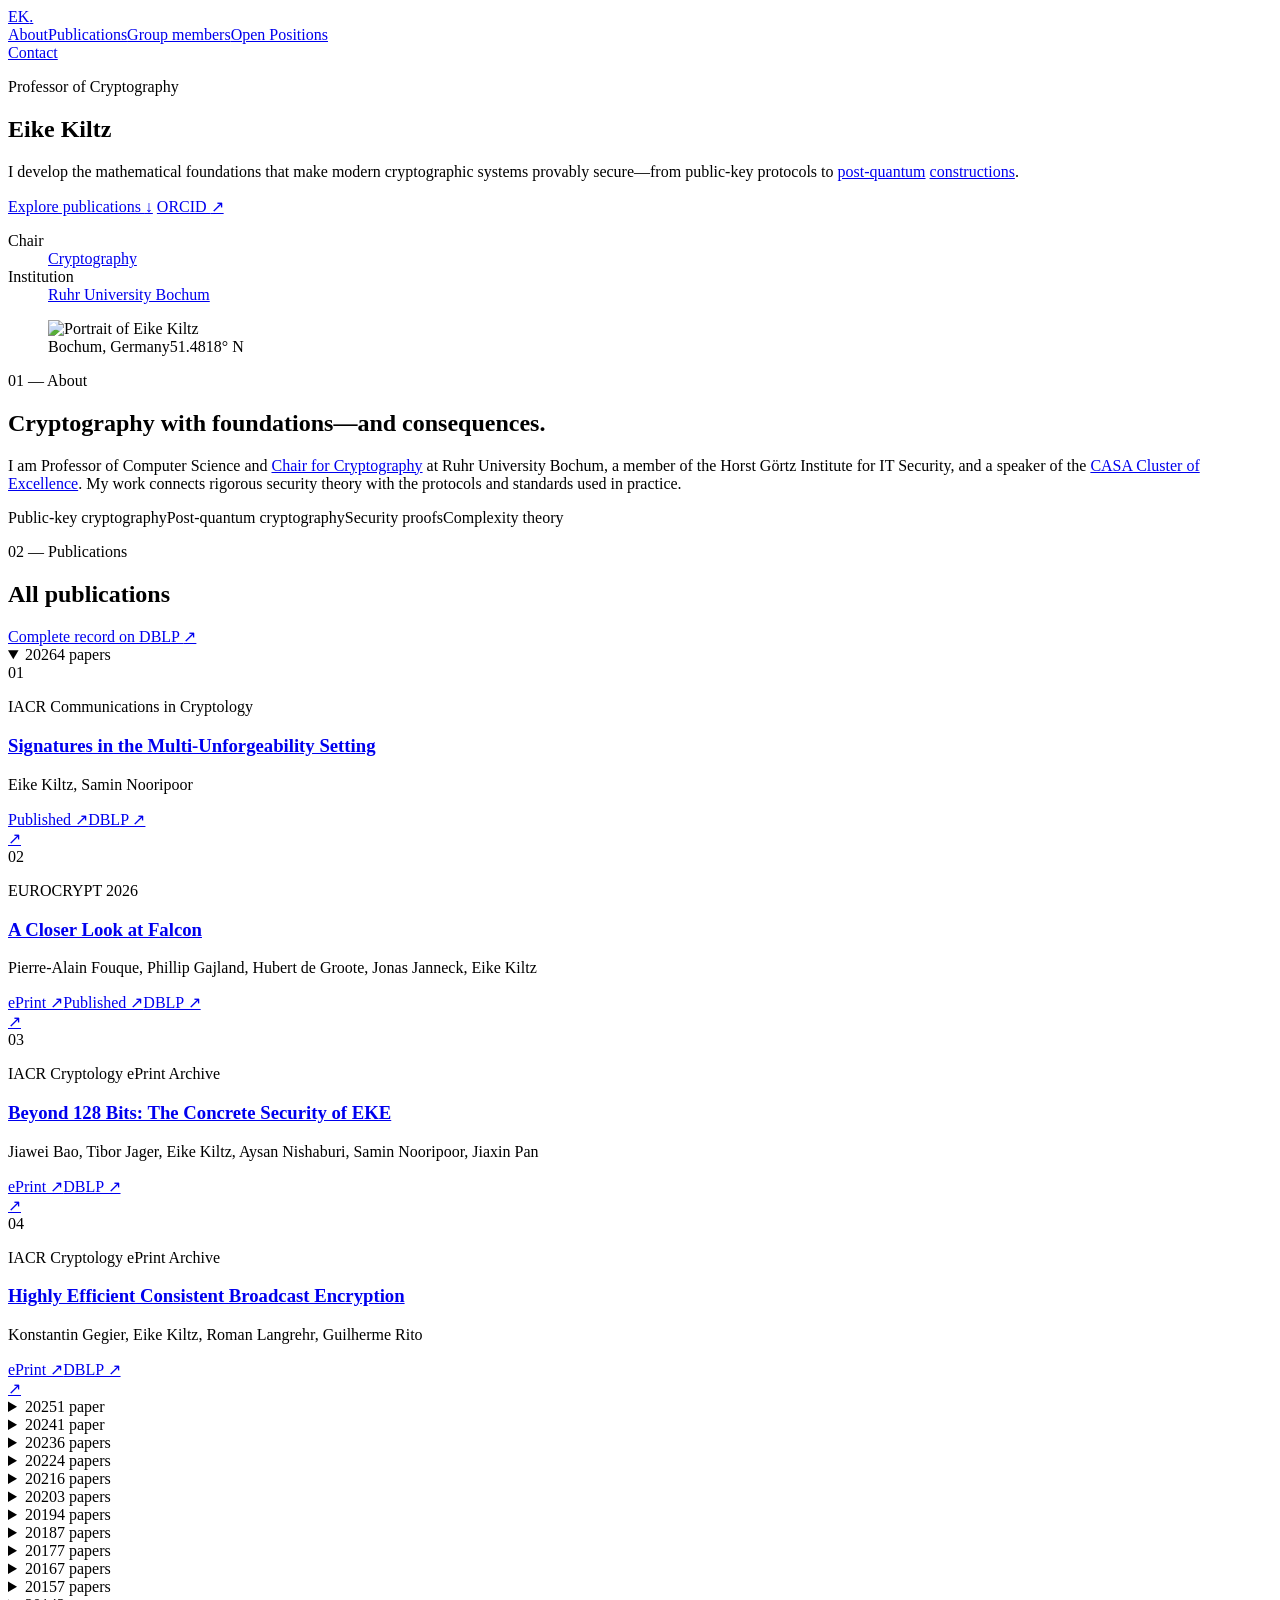
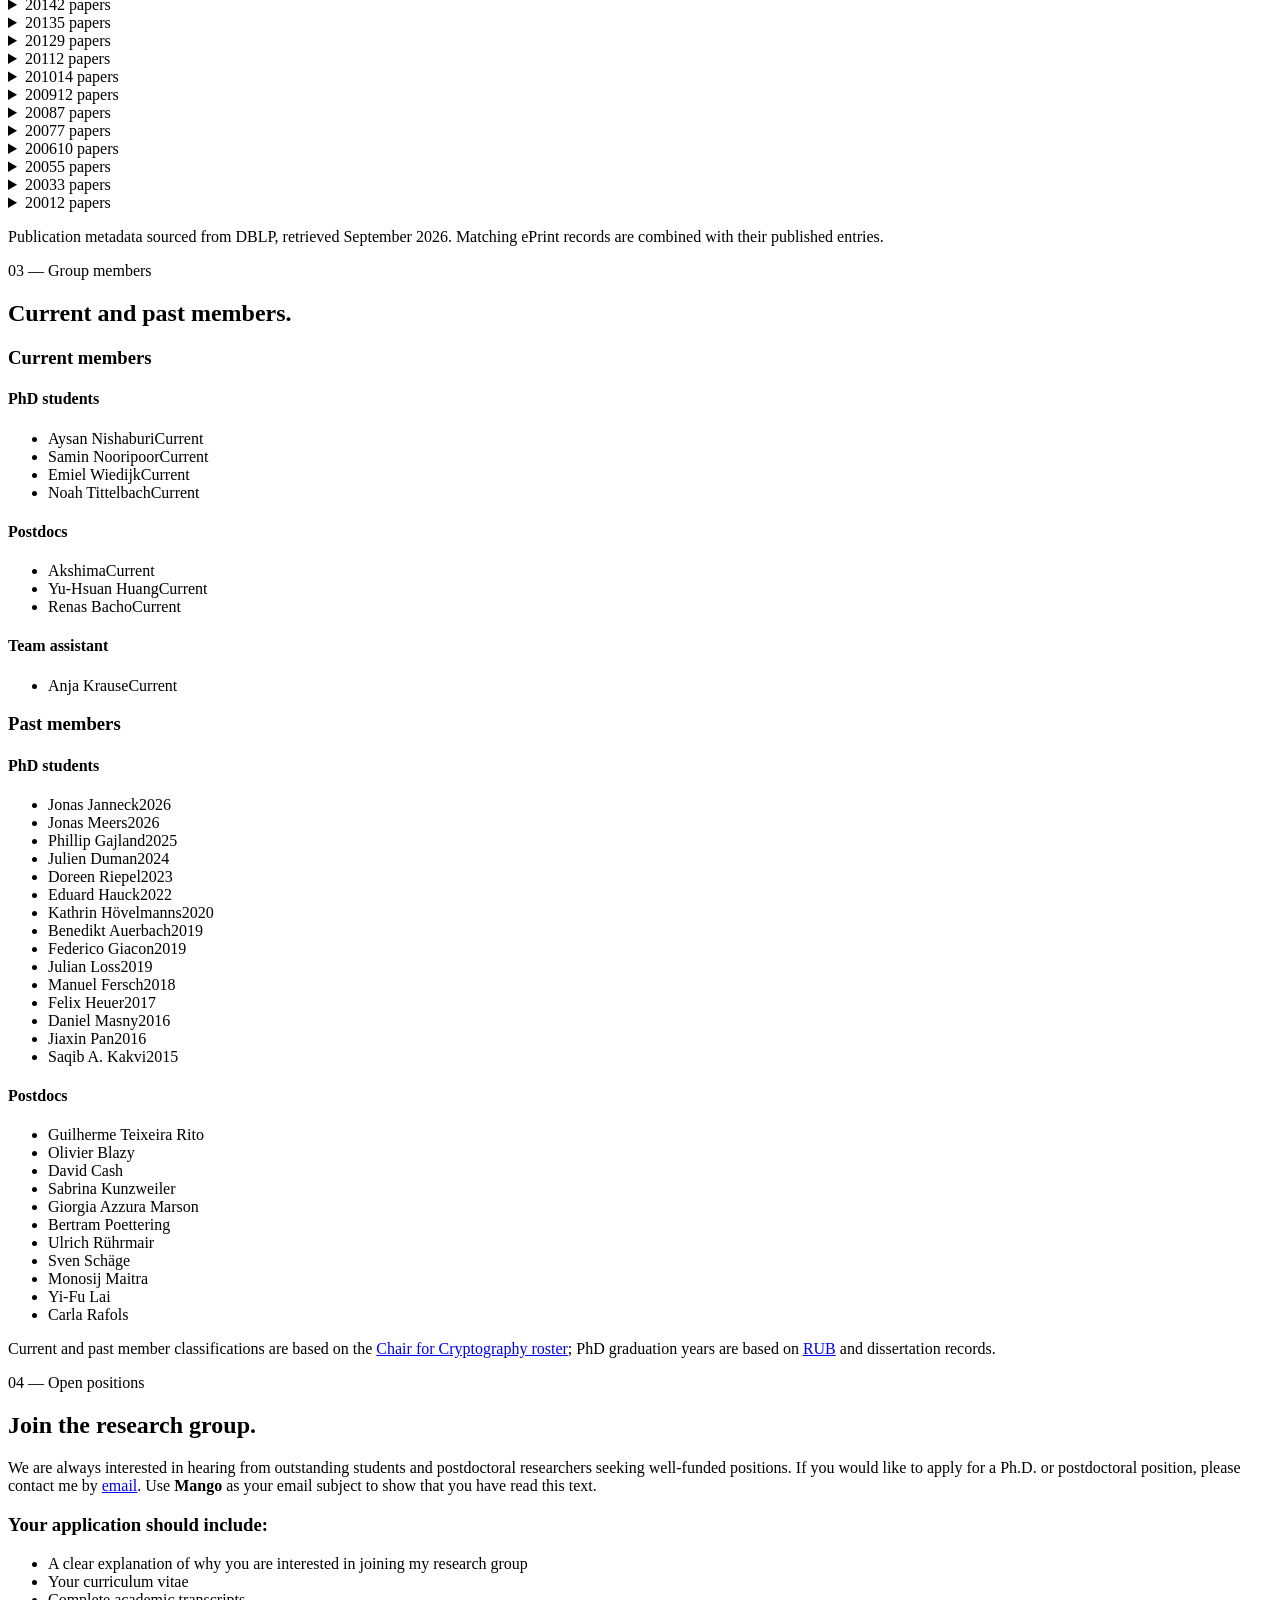
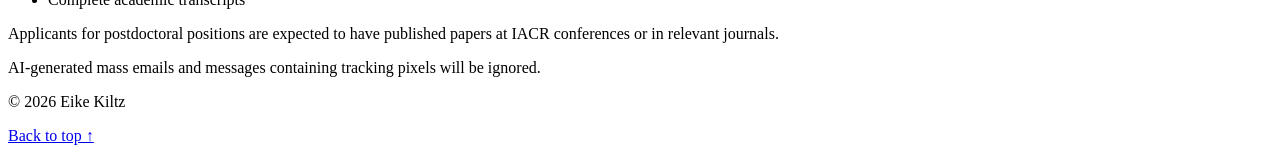
==== commit 56108ecd: "Add Noah Tittelbach to current PhD students" ====
--- a/layouts/index.html
+++ b/layouts/index.html
@@ -333,6 +333,7 @@
                   <li><span>Aysan Nishaburi</span><span class="student-year">Current</span></li>
                   <li><span>Samin Nooripoor</span><span class="student-year">Current</span></li>
                   <li><span>Emiel Wiedijk</span><span class="student-year">Current</span></li>
+                  <li><span>Noah Tittelbach</span><span class="student-year">Current</span></li>
                 </ul>
               </div>
               <div class="member-column">
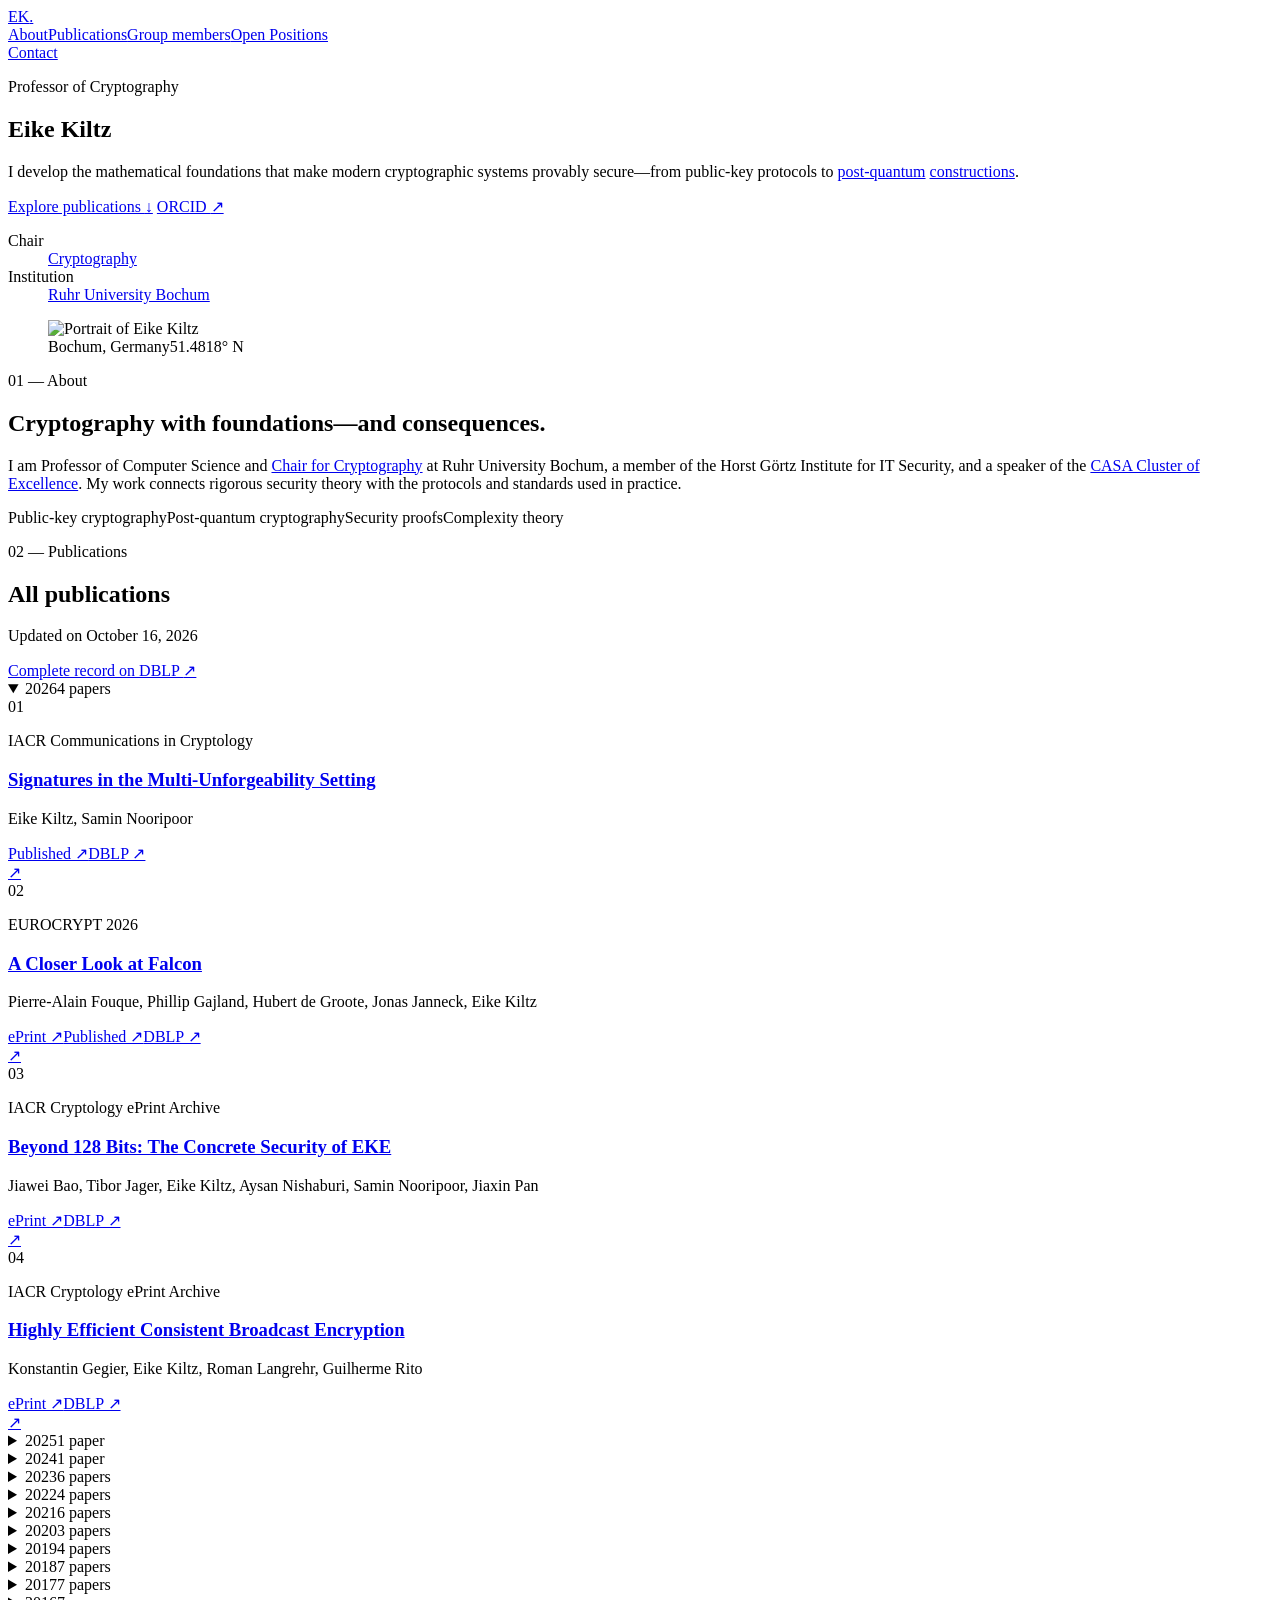
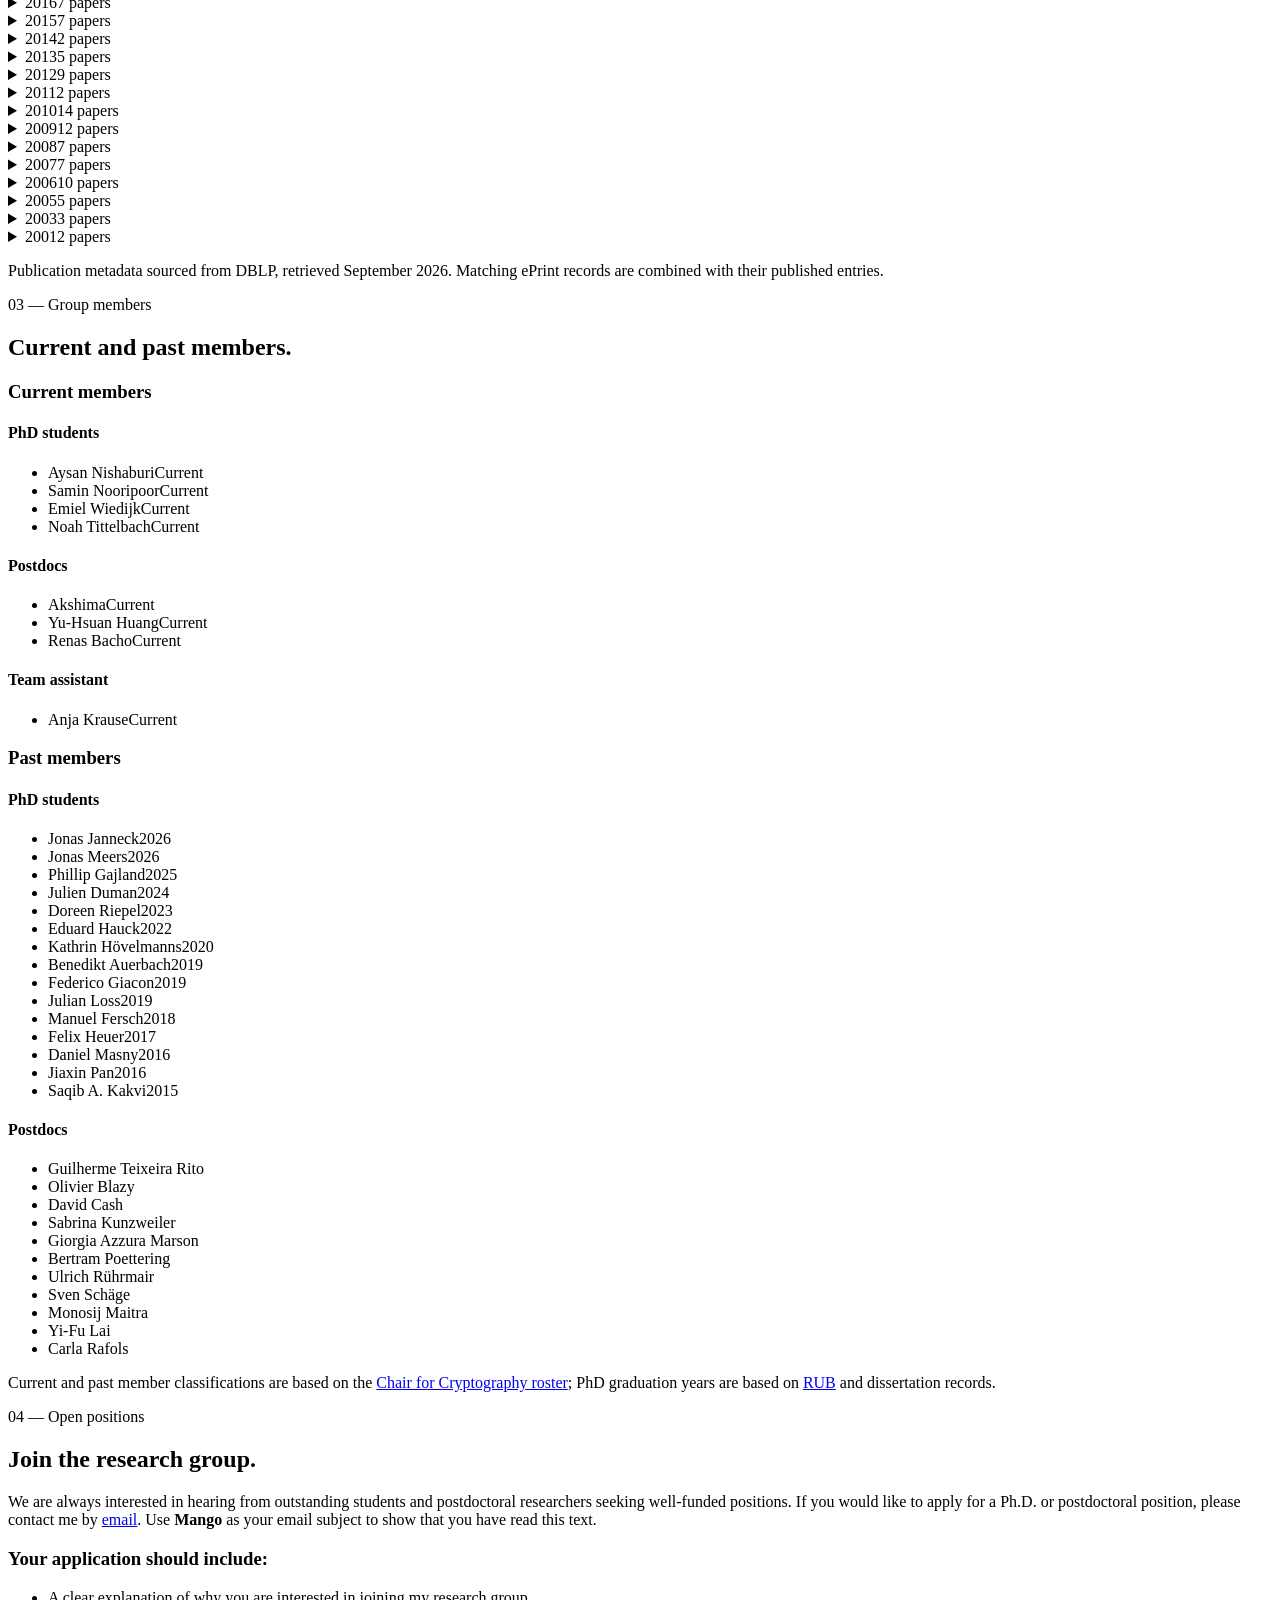
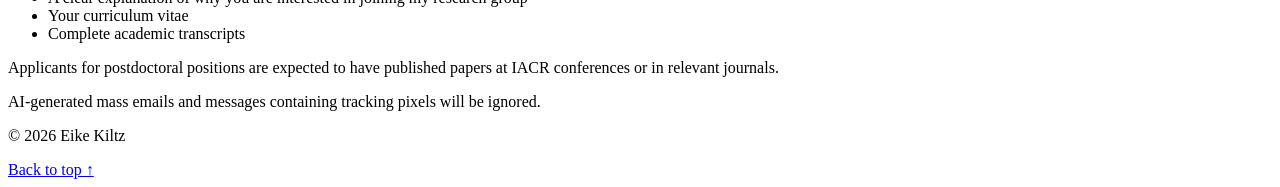
==== commit 425e9b1e: "Add publication list update date" ====
--- a/layouts/index.html
+++ b/layouts/index.html
@@ -56,7 +56,7 @@
 
     <section class="publications-section" id="publications">
       <div class="section-heading">
-        <div><p class="section-index">02 — Publications</p><h2>All publications</h2></div>
+        <div><p class="section-index">02 — Publications</p><h2>All publications</h2><p class="publication-updated">Updated on <time datetime="2026-10-16">October 16, 2026</time></p></div>
         <a href="https://dblp.org/pid/k/EikeKiltz.html">Complete record on DBLP <span aria-hidden="true">↗</span></a>
       </div>
       <div class="publication-years">
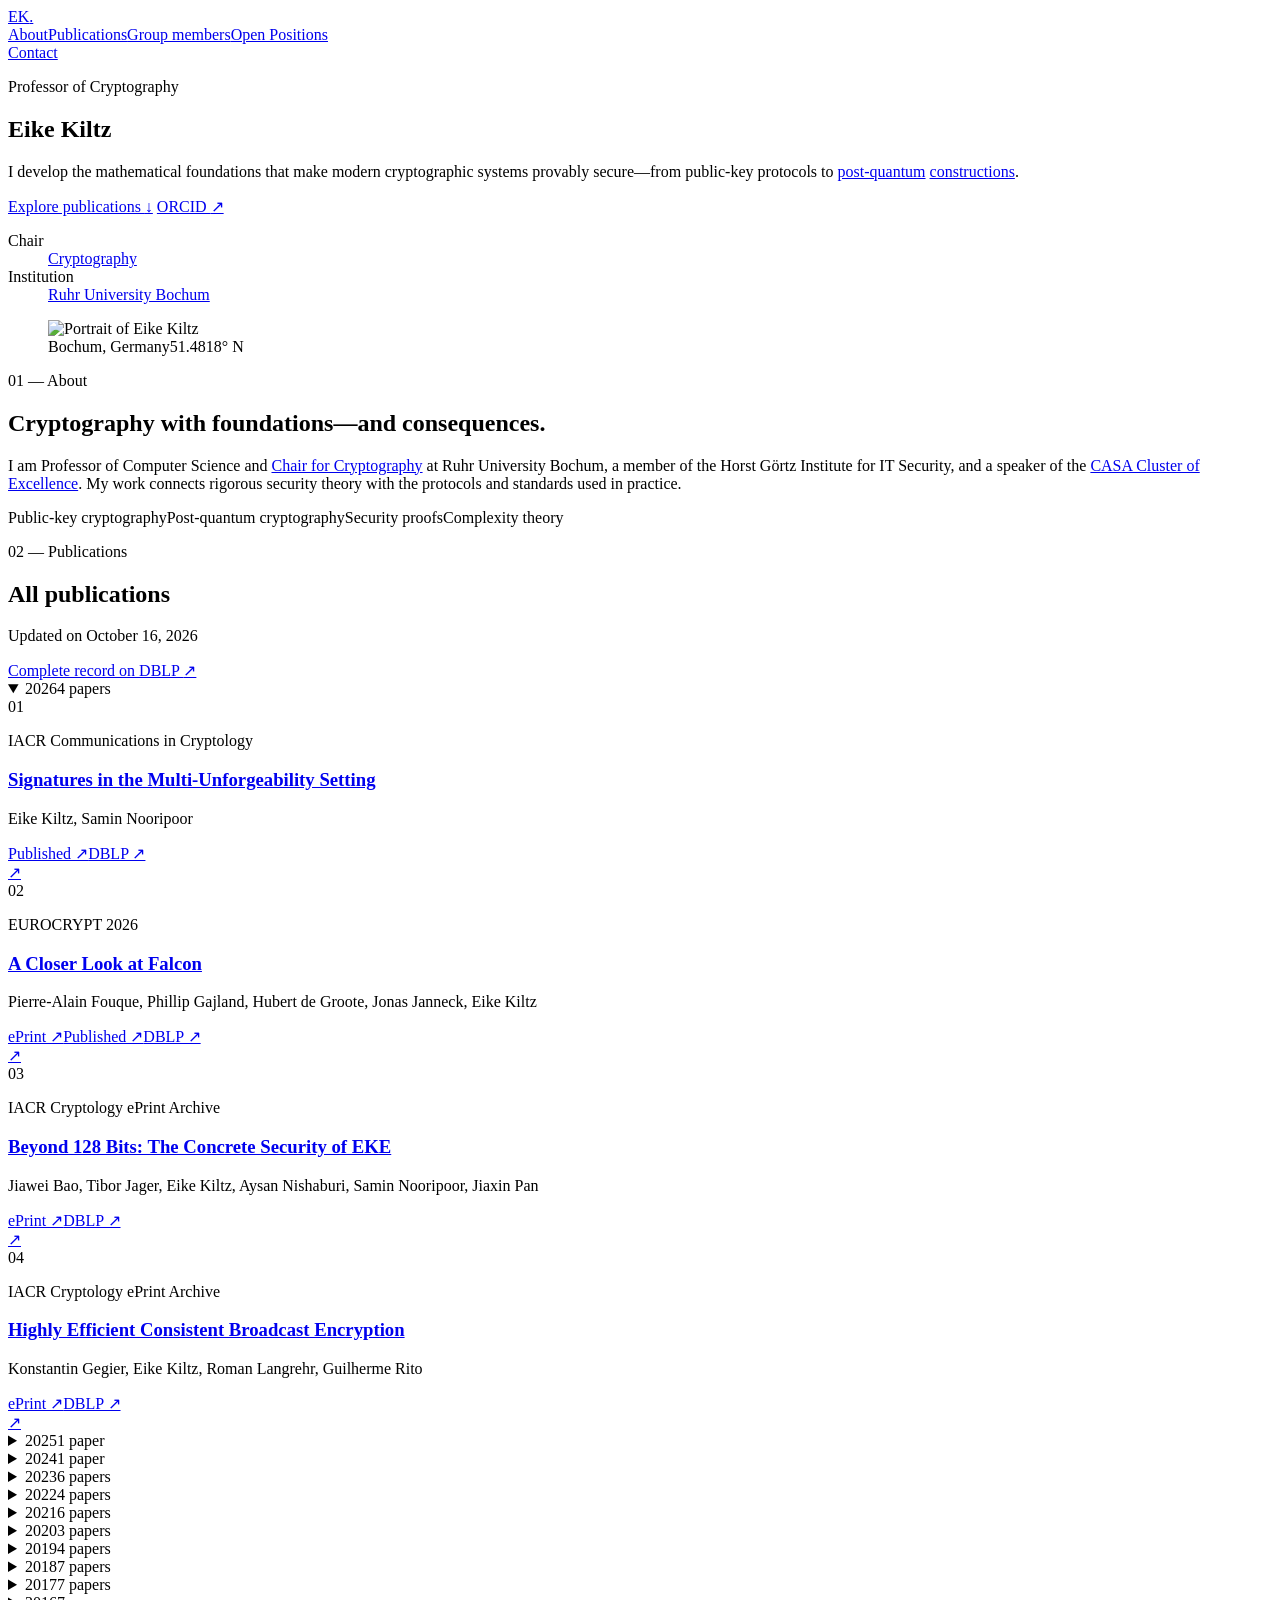
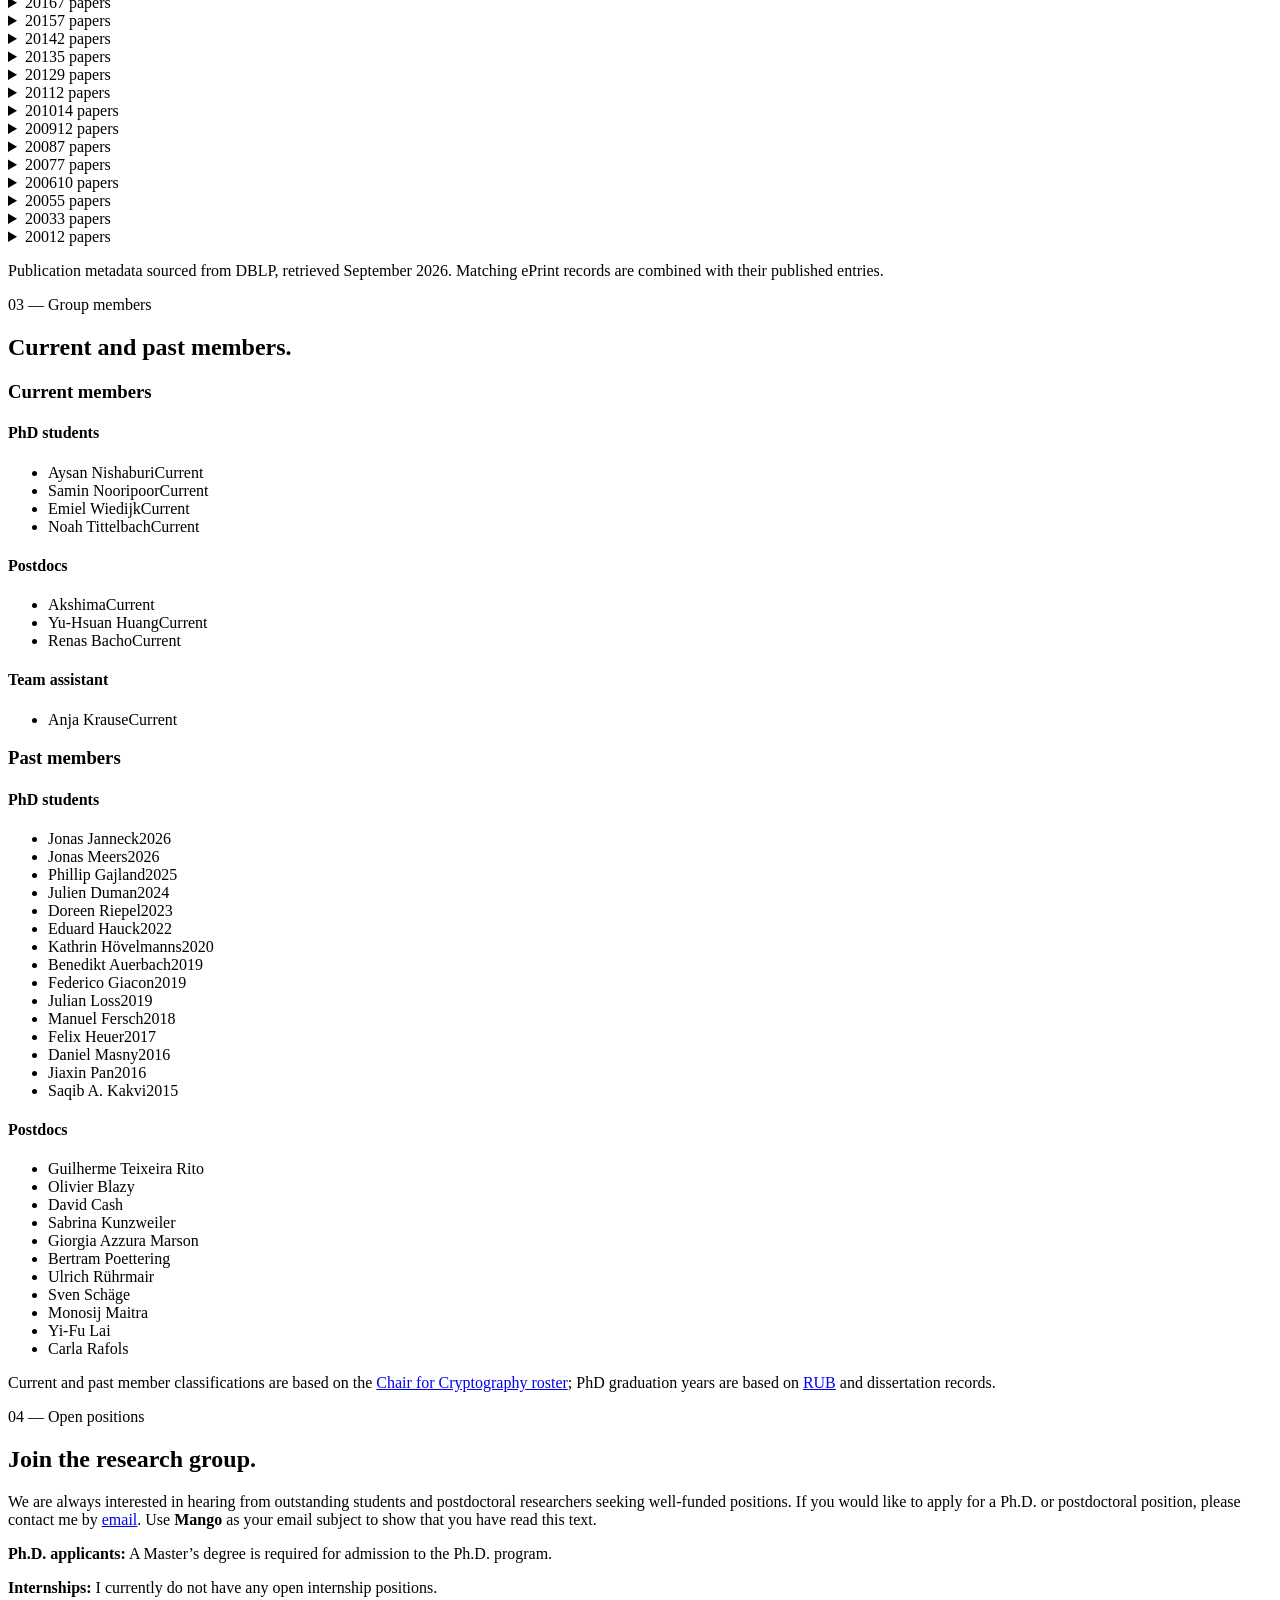
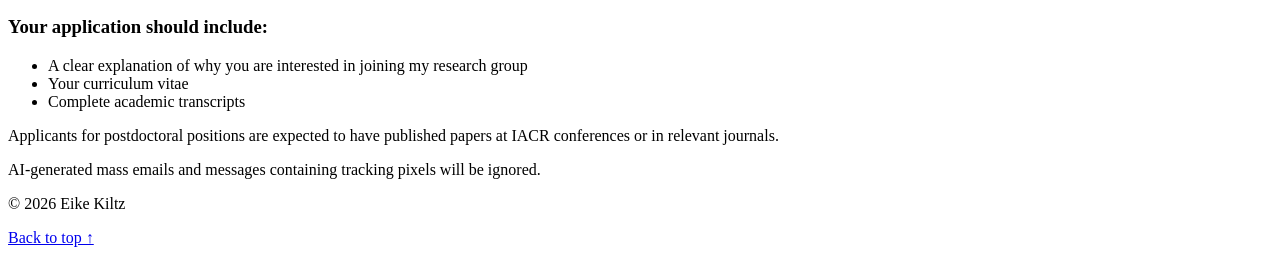
==== commit d1585f4e: "Clarify PhD and internship availability" ====
--- a/layouts/index.html
+++ b/layouts/index.html
@@ -403,6 +403,8 @@
       <div class="positions-copy">
         <h2>Join the research group.</h2>
         <p>We are always interested in hearing from outstanding students and postdoctoral researchers seeking well-funded positions. If you would like to apply for a Ph.D. or postdoctoral position, please contact me by <a href="mailto:eike.kiltz@rub.de?subject=Mango">email</a>. Use <strong class="subject-token">Mango</strong> as your email subject to show that you have read this text.</p>
+        <p><strong>Ph.D. applicants:</strong> A Master&rsquo;s degree is required for admission to the Ph.D. program.</p>
+        <p><strong>Internships:</strong> I currently do not have any open internship positions.</p>
         <h3>Your application should include:</h3>
         <ul>
           <li>A clear explanation of why you are interested in joining my research group</li>
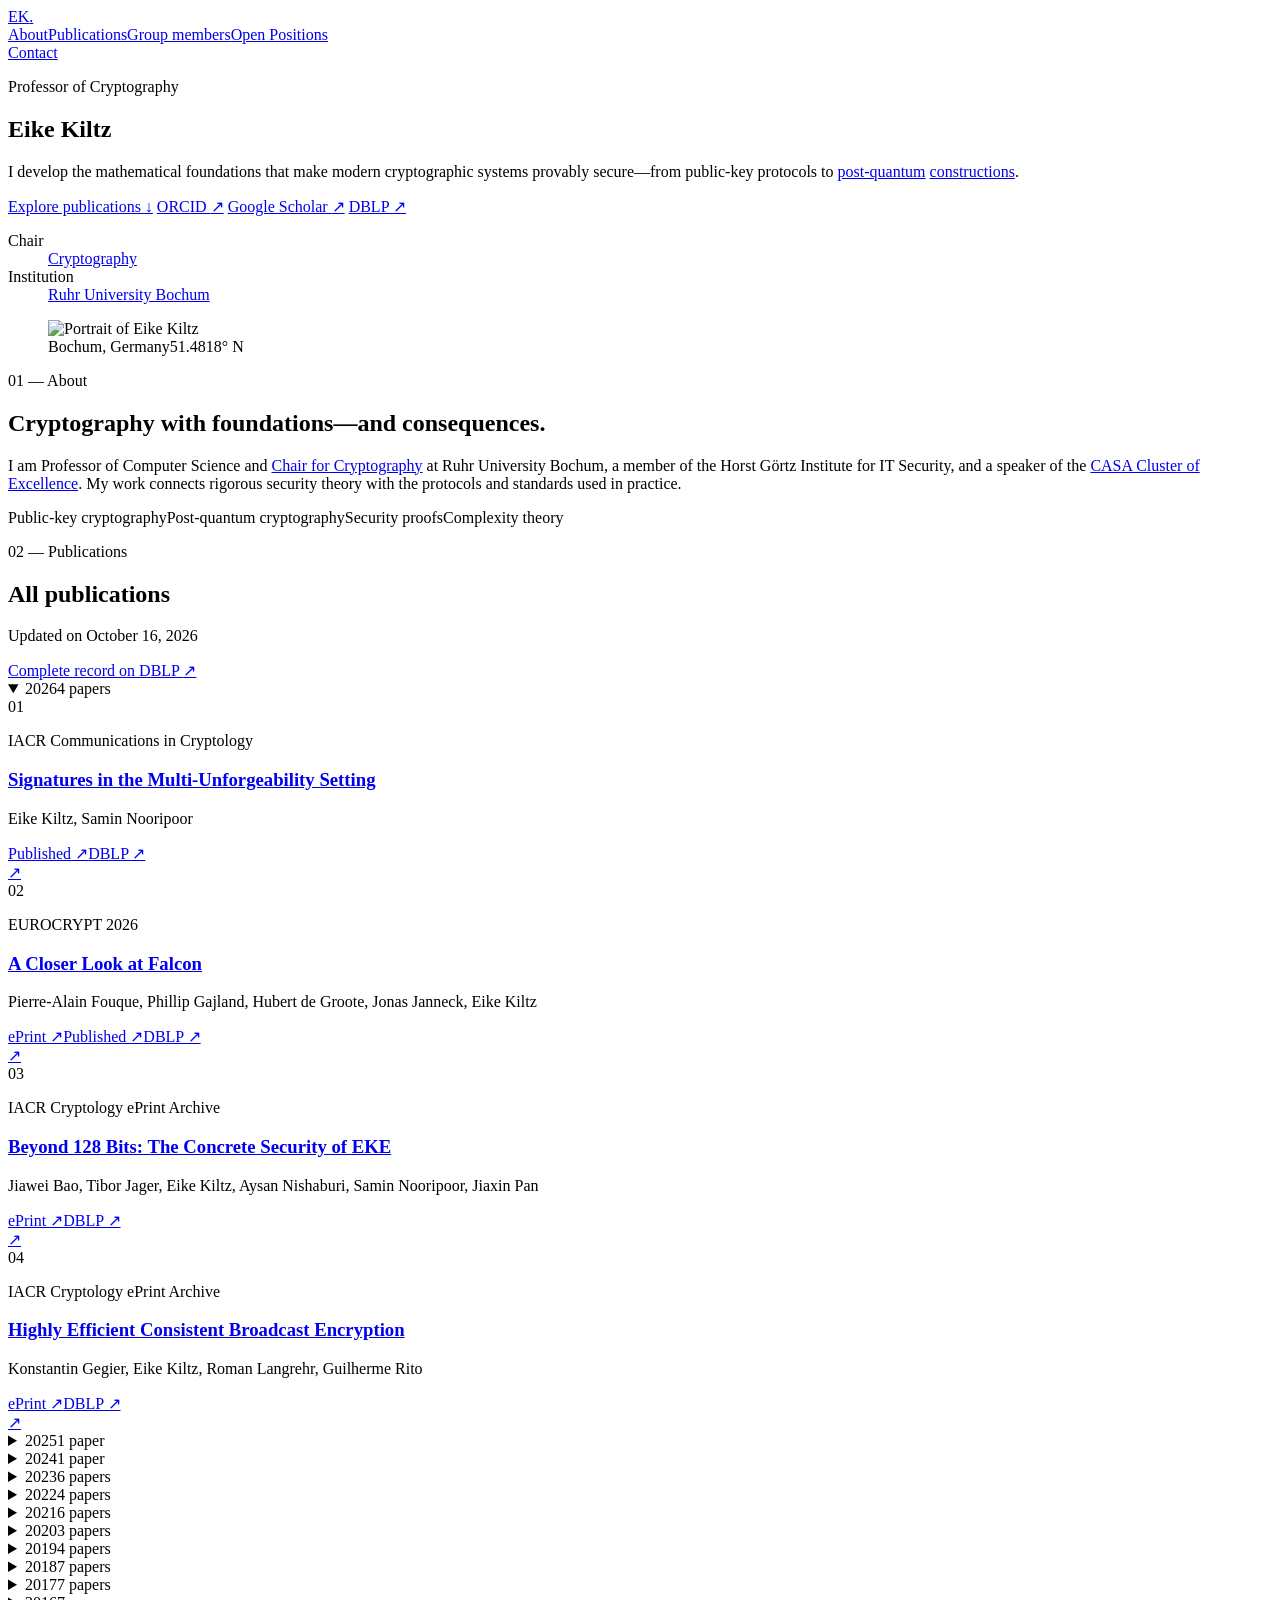
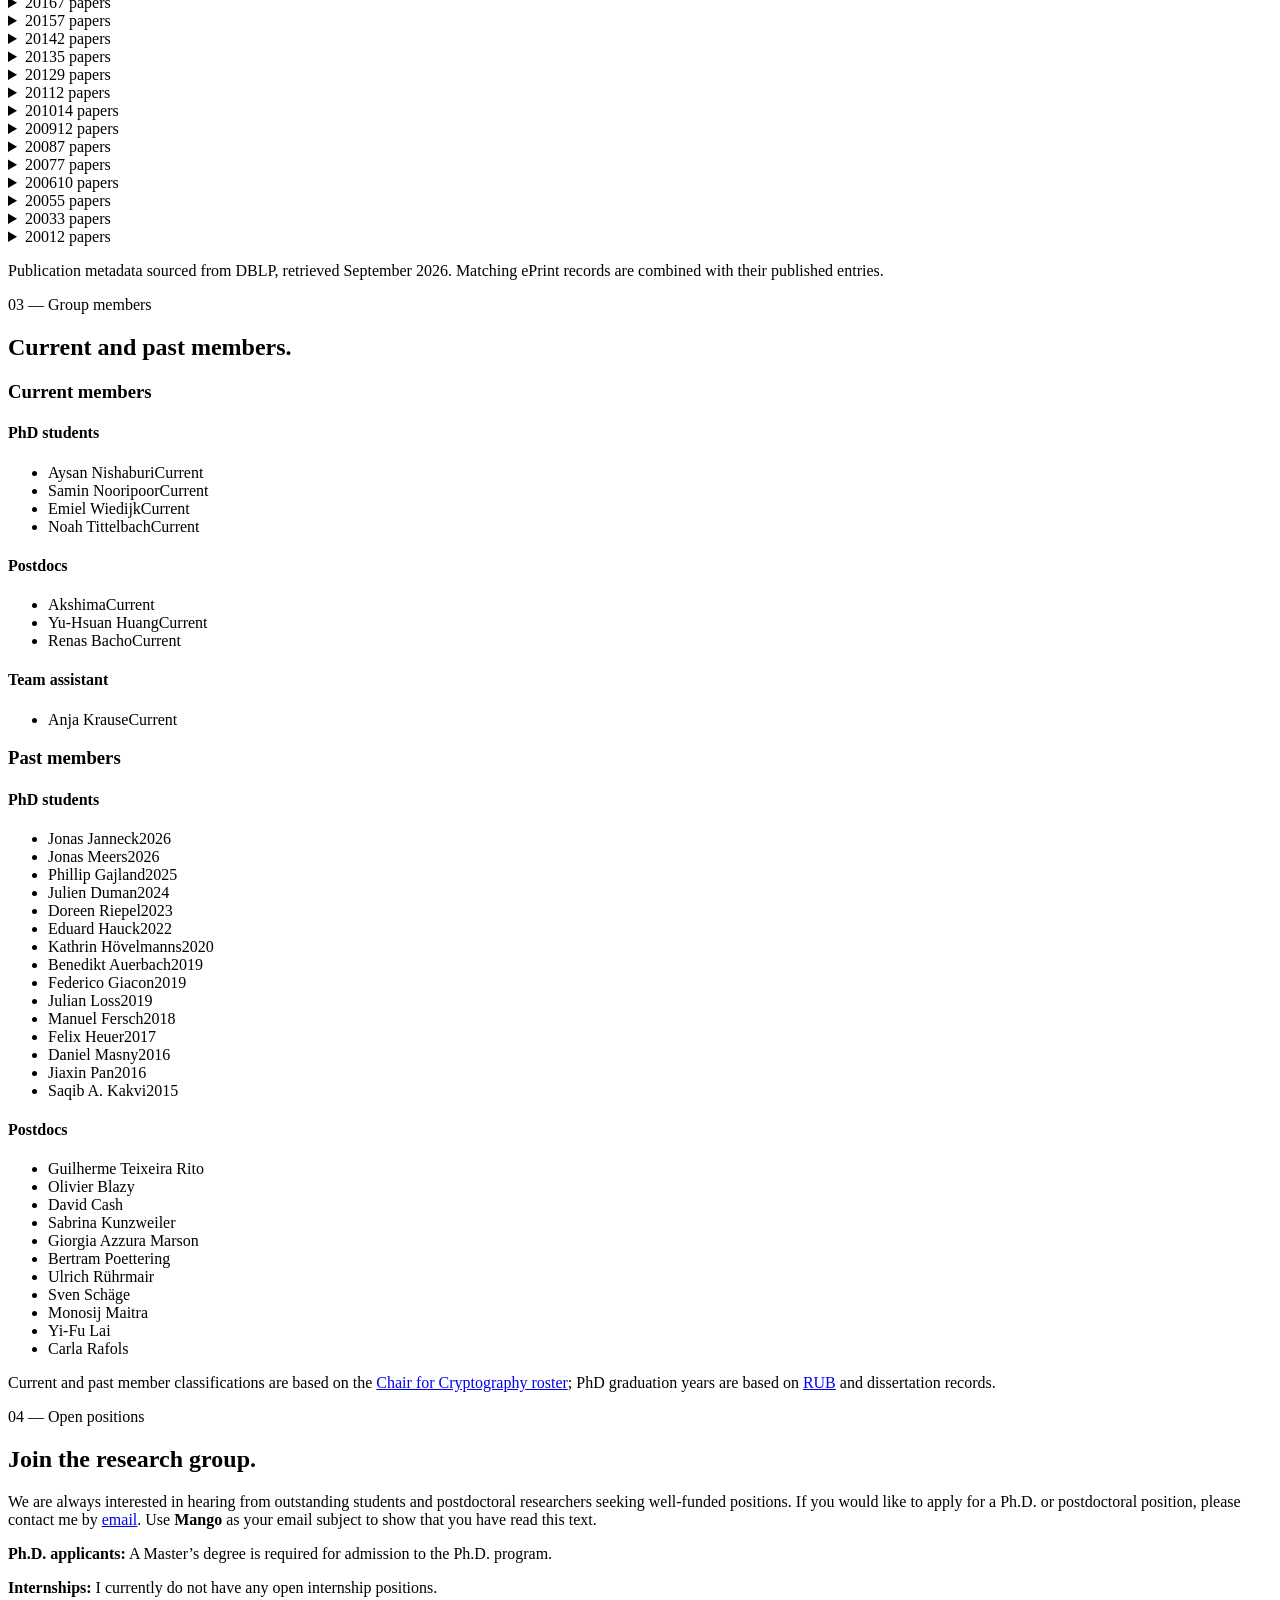
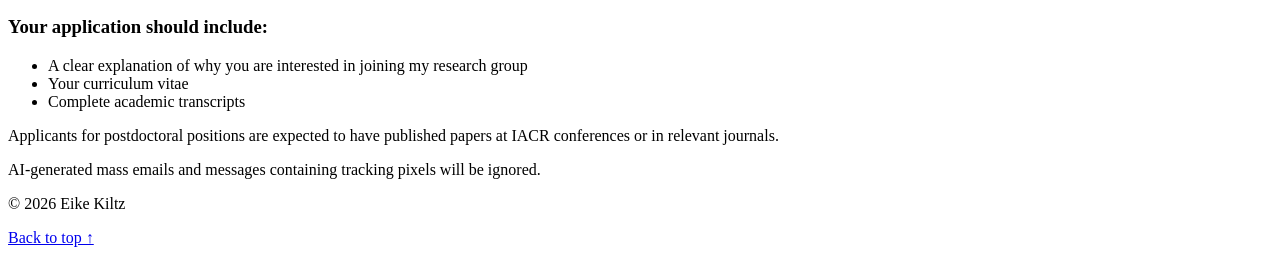
==== commit 87d43243: "Add Scholar and DBLP profile links" ====
--- a/layouts/index.html
+++ b/layouts/index.html
@@ -33,6 +33,8 @@
         <div class="hero-links">
           <a class="button primary" href="#publications">Explore publications <span aria-hidden="true">↓</span></a>
           <a class="button" href="https://orcid.org/0000-0003-1178-048X">ORCID <span aria-hidden="true">↗</span></a>
+          <a class="button" href="https://scholar.google.com/citations?user=8d8jP60AAAAJ">Google Scholar <span aria-hidden="true">↗</span></a>
+          <a class="button" href="https://dblp.org/pid/k/EikeKiltz">DBLP <span aria-hidden="true">↗</span></a>
         </div>
         <dl class="hero-facts">
           <div><dt>Chair</dt><dd><a href="https://informatik.rub.de/crypto/">Cryptography</a></dd></div>
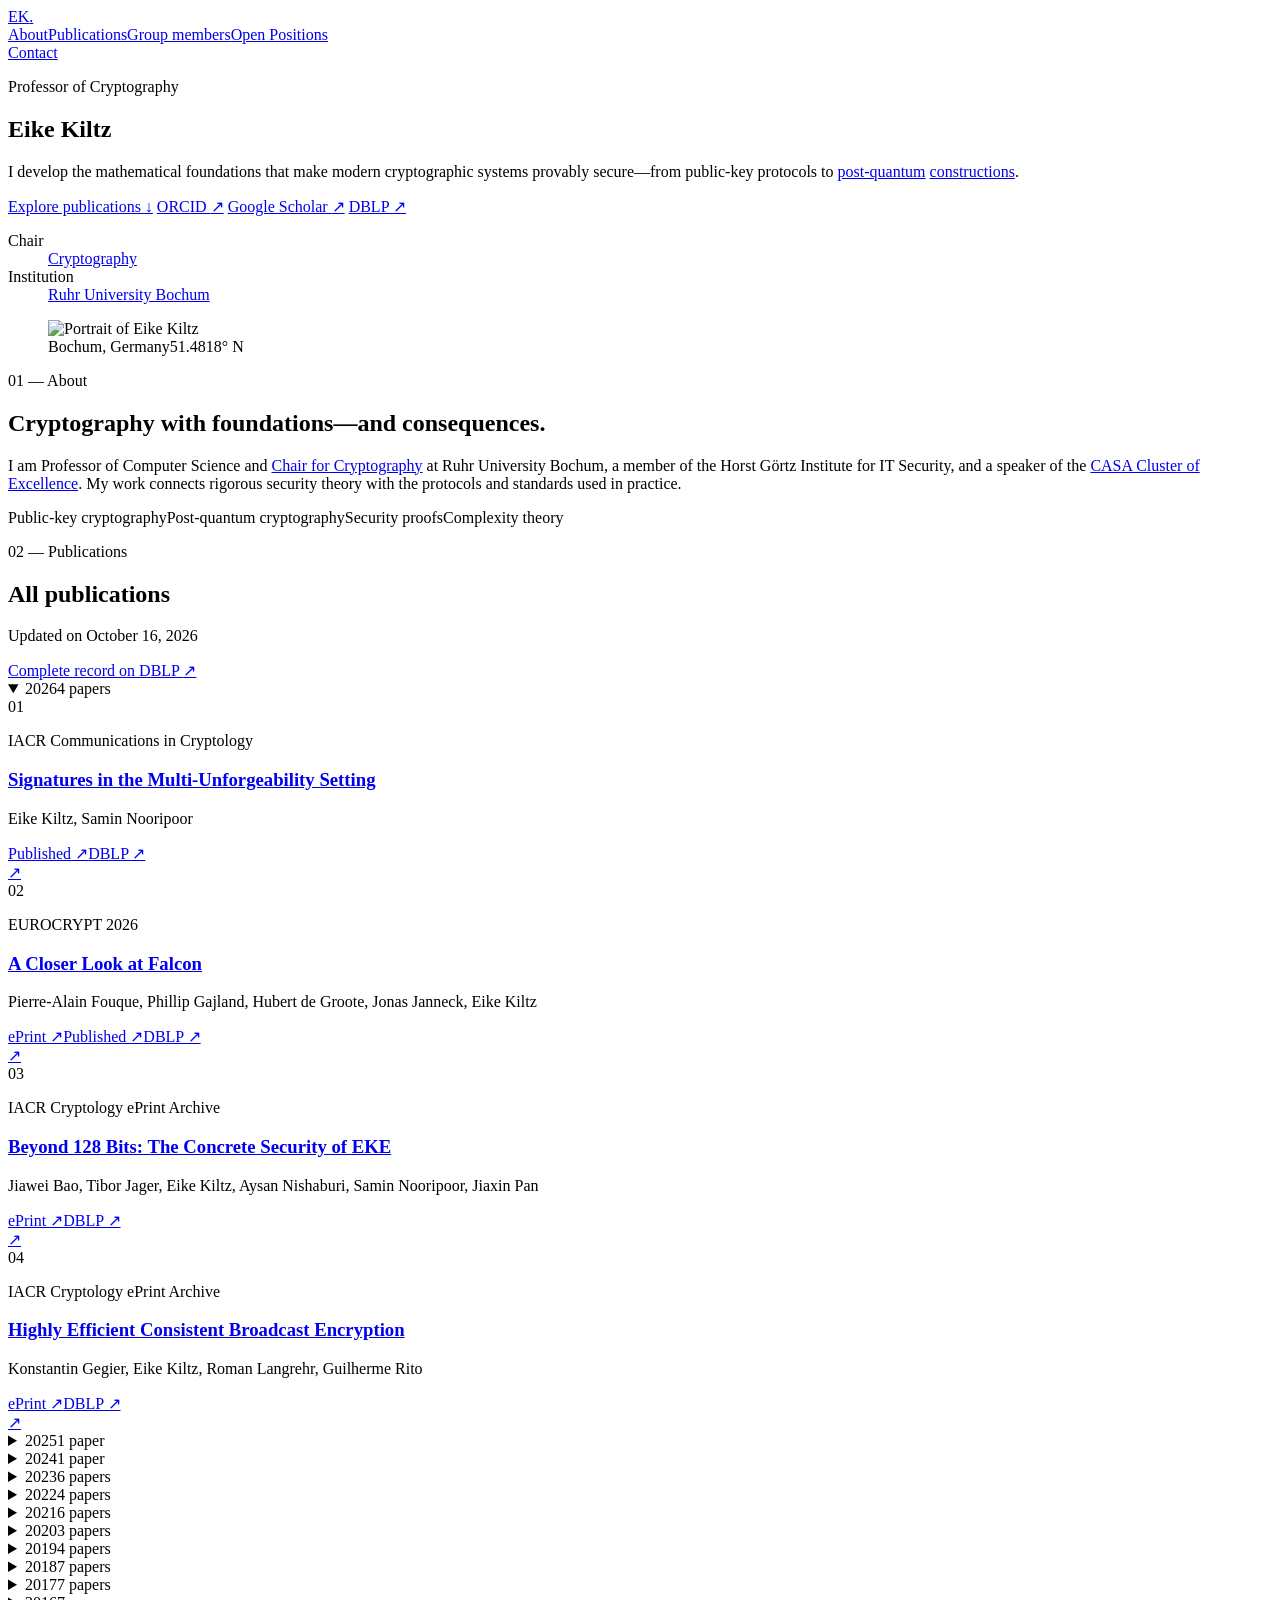
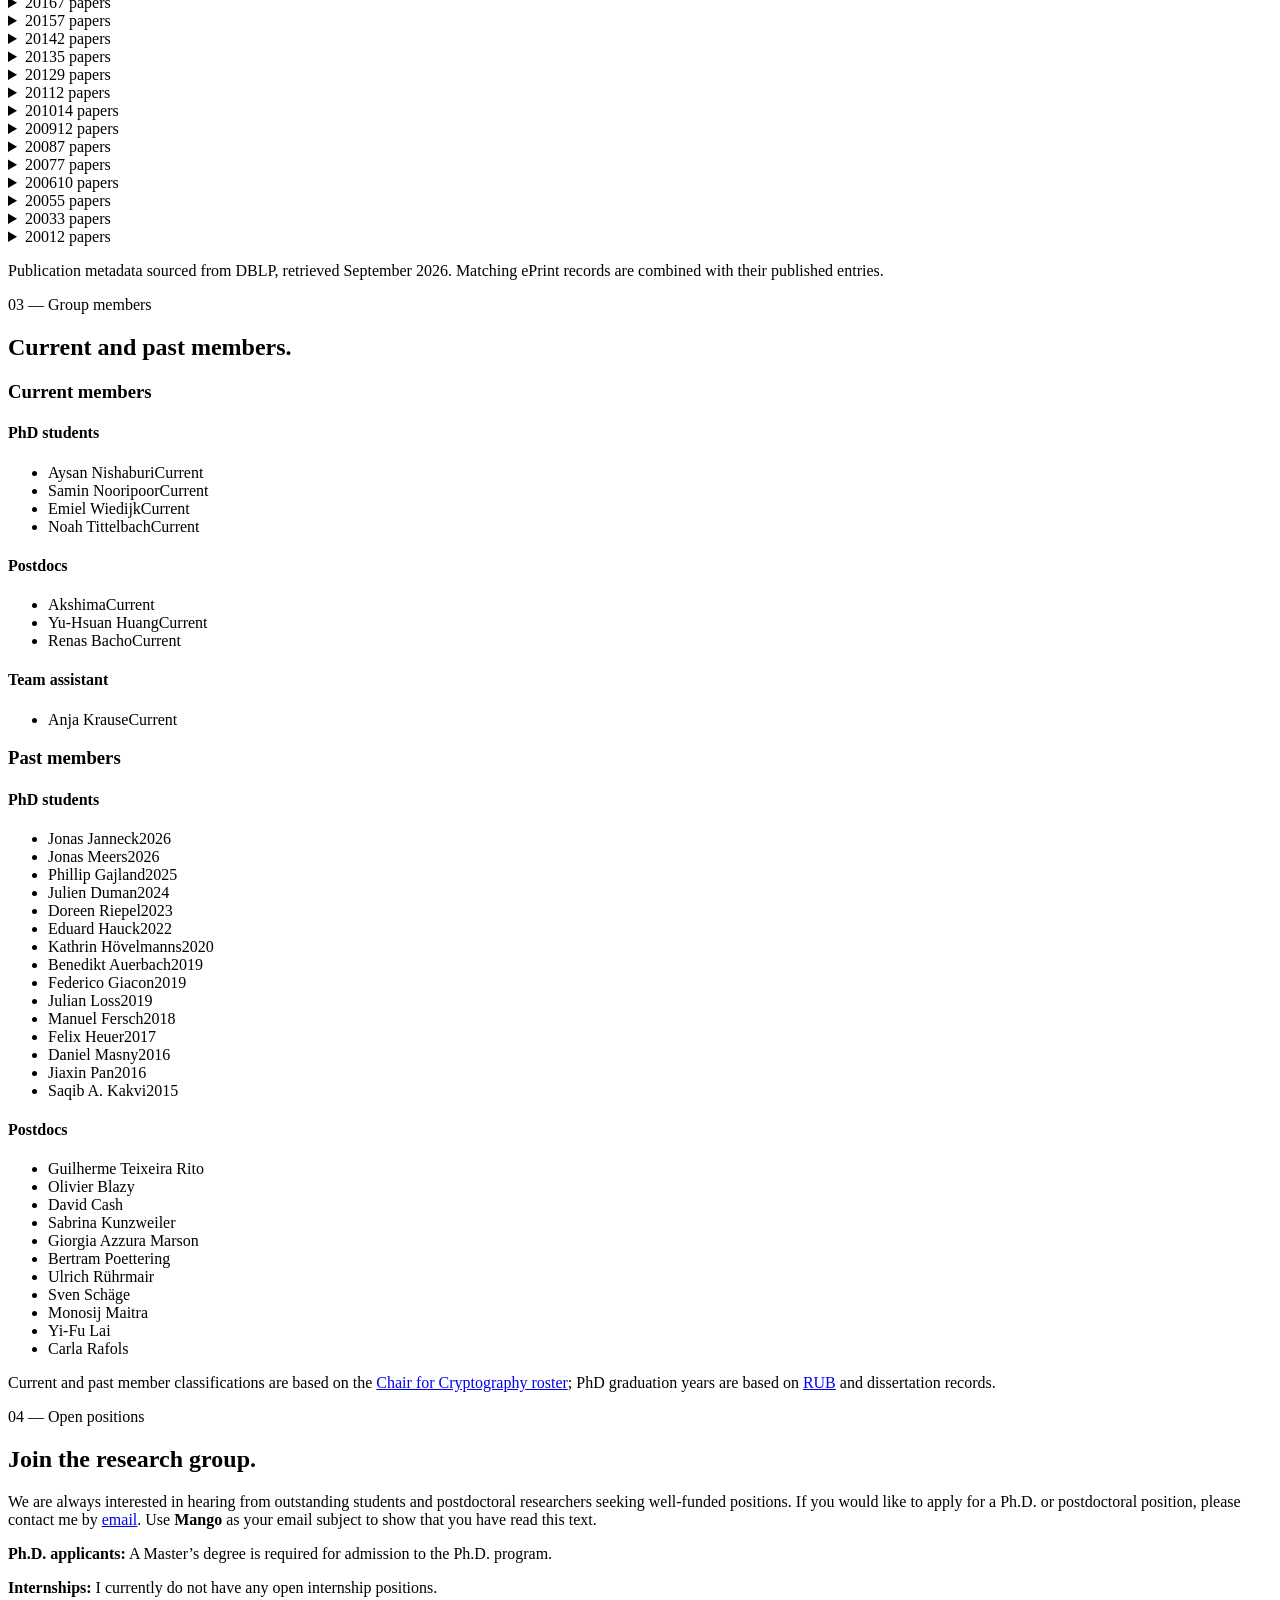
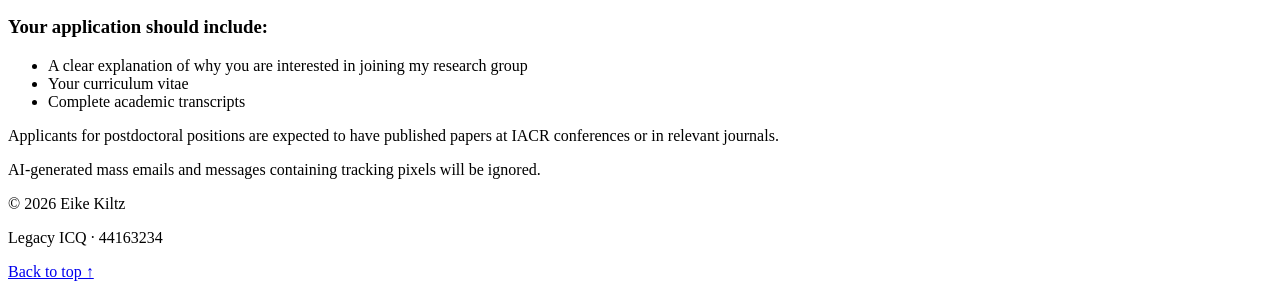
==== commit ba36cf55: "Add legacy ICQ contact number" ====
--- a/layouts/index.html
+++ b/layouts/index.html
@@ -418,7 +418,7 @@
       </div>
     </section>
 
-    <footer><p>© 2026 Eike Kiltz</p><a href="#top">Back to top ↑</a></footer>
+    <footer><p>© 2026 Eike Kiltz</p><p>Legacy ICQ · 44163234</p><a href="#top">Back to top ↑</a></footer>
   </main>
 </body>
 </html>
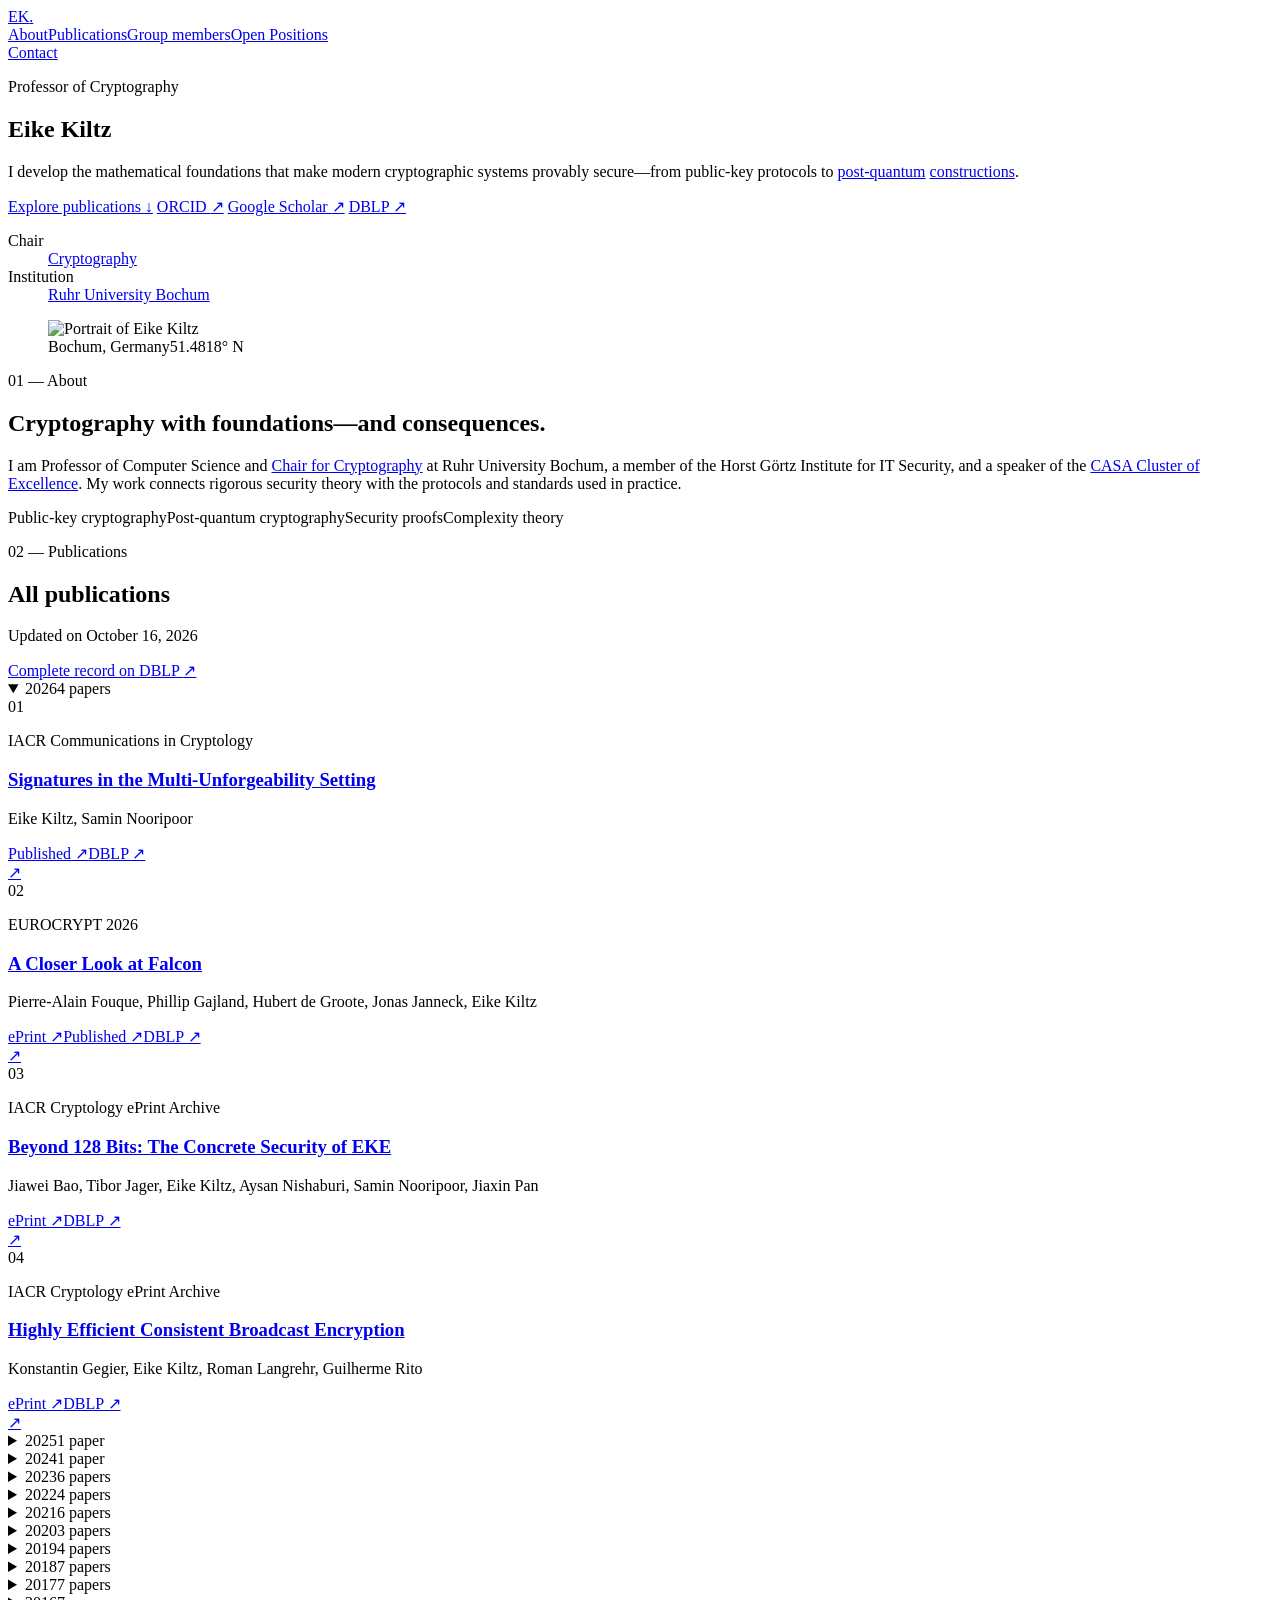
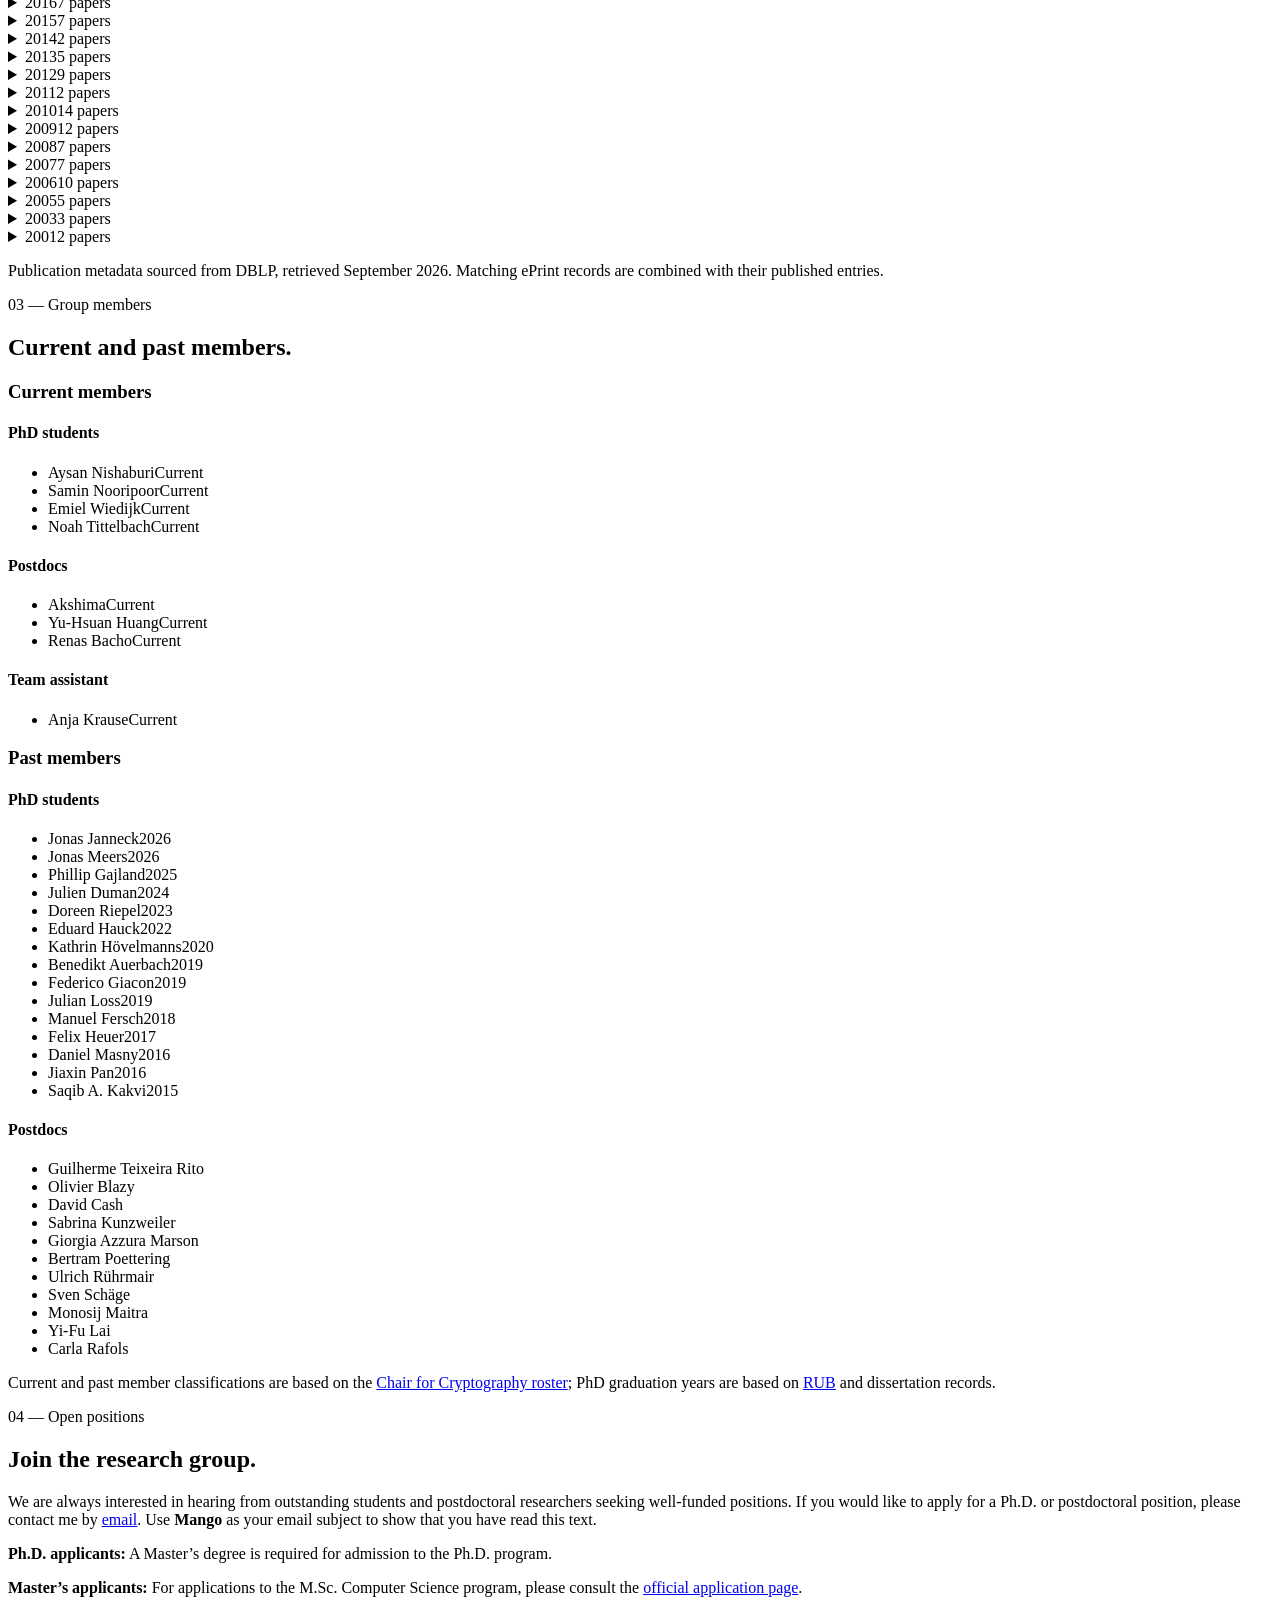
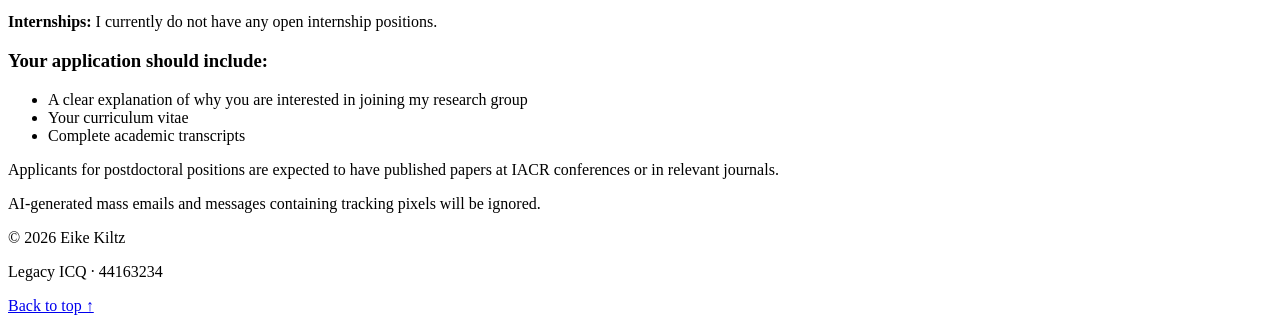
==== commit d533d699: "Link Master's applicants to CS application page" ====
--- a/layouts/index.html
+++ b/layouts/index.html
@@ -406,6 +406,7 @@
         <h2>Join the research group.</h2>
         <p>We are always interested in hearing from outstanding students and postdoctoral researchers seeking well-funded positions. If you would like to apply for a Ph.D. or postdoctoral position, please contact me by <a href="mailto:eike.kiltz@rub.de?subject=Mango">email</a>. Use <strong class="subject-token">Mango</strong> as your email subject to show that you have read this text.</p>
         <p><strong>Ph.D. applicants:</strong> A Master&rsquo;s degree is required for admission to the Ph.D. program.</p>
+        <p><strong>Master&rsquo;s applicants:</strong> For applications to the M.Sc. Computer Science program, please consult the <a href="https://informatik.rub.de/en/studies/application/msc-cs/" target="_blank" rel="noreferrer">official application page</a>.</p>
         <p><strong>Internships:</strong> I currently do not have any open internship positions.</p>
         <h3>Your application should include:</h3>
         <ul>
